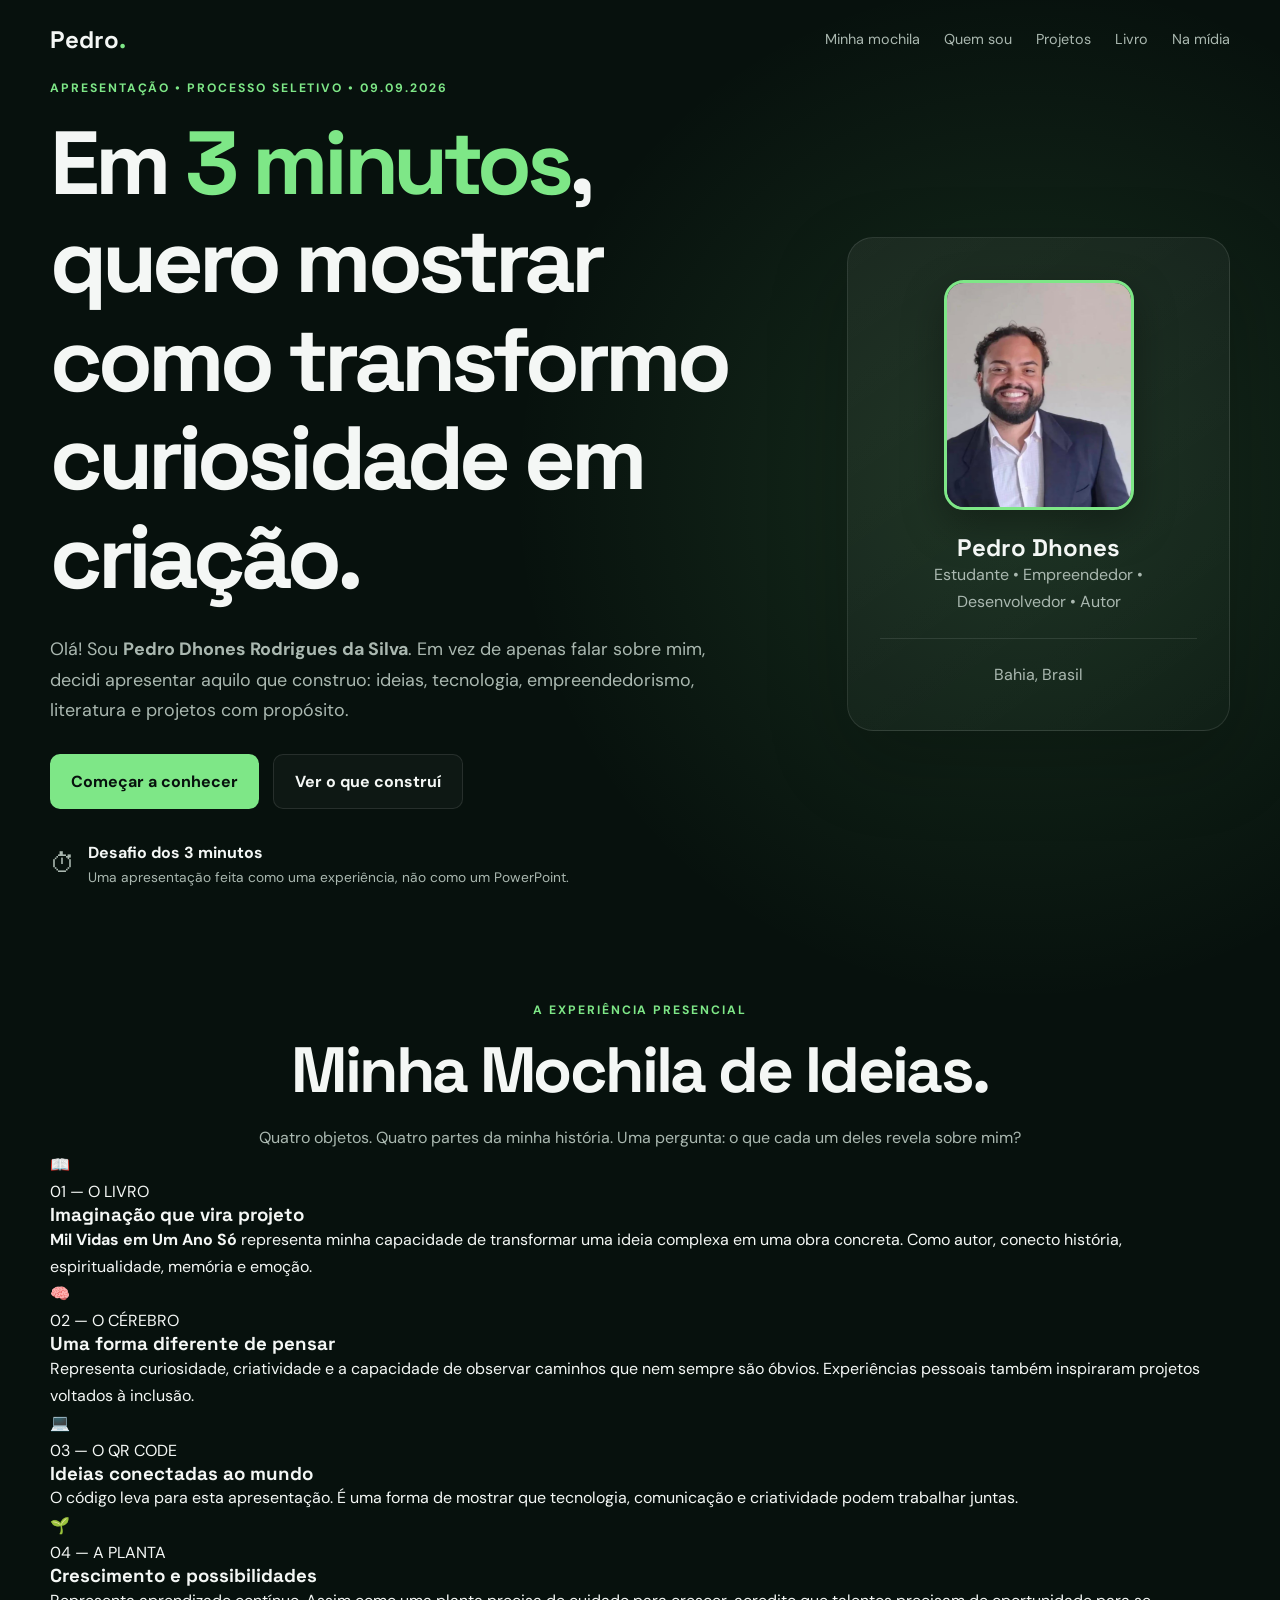
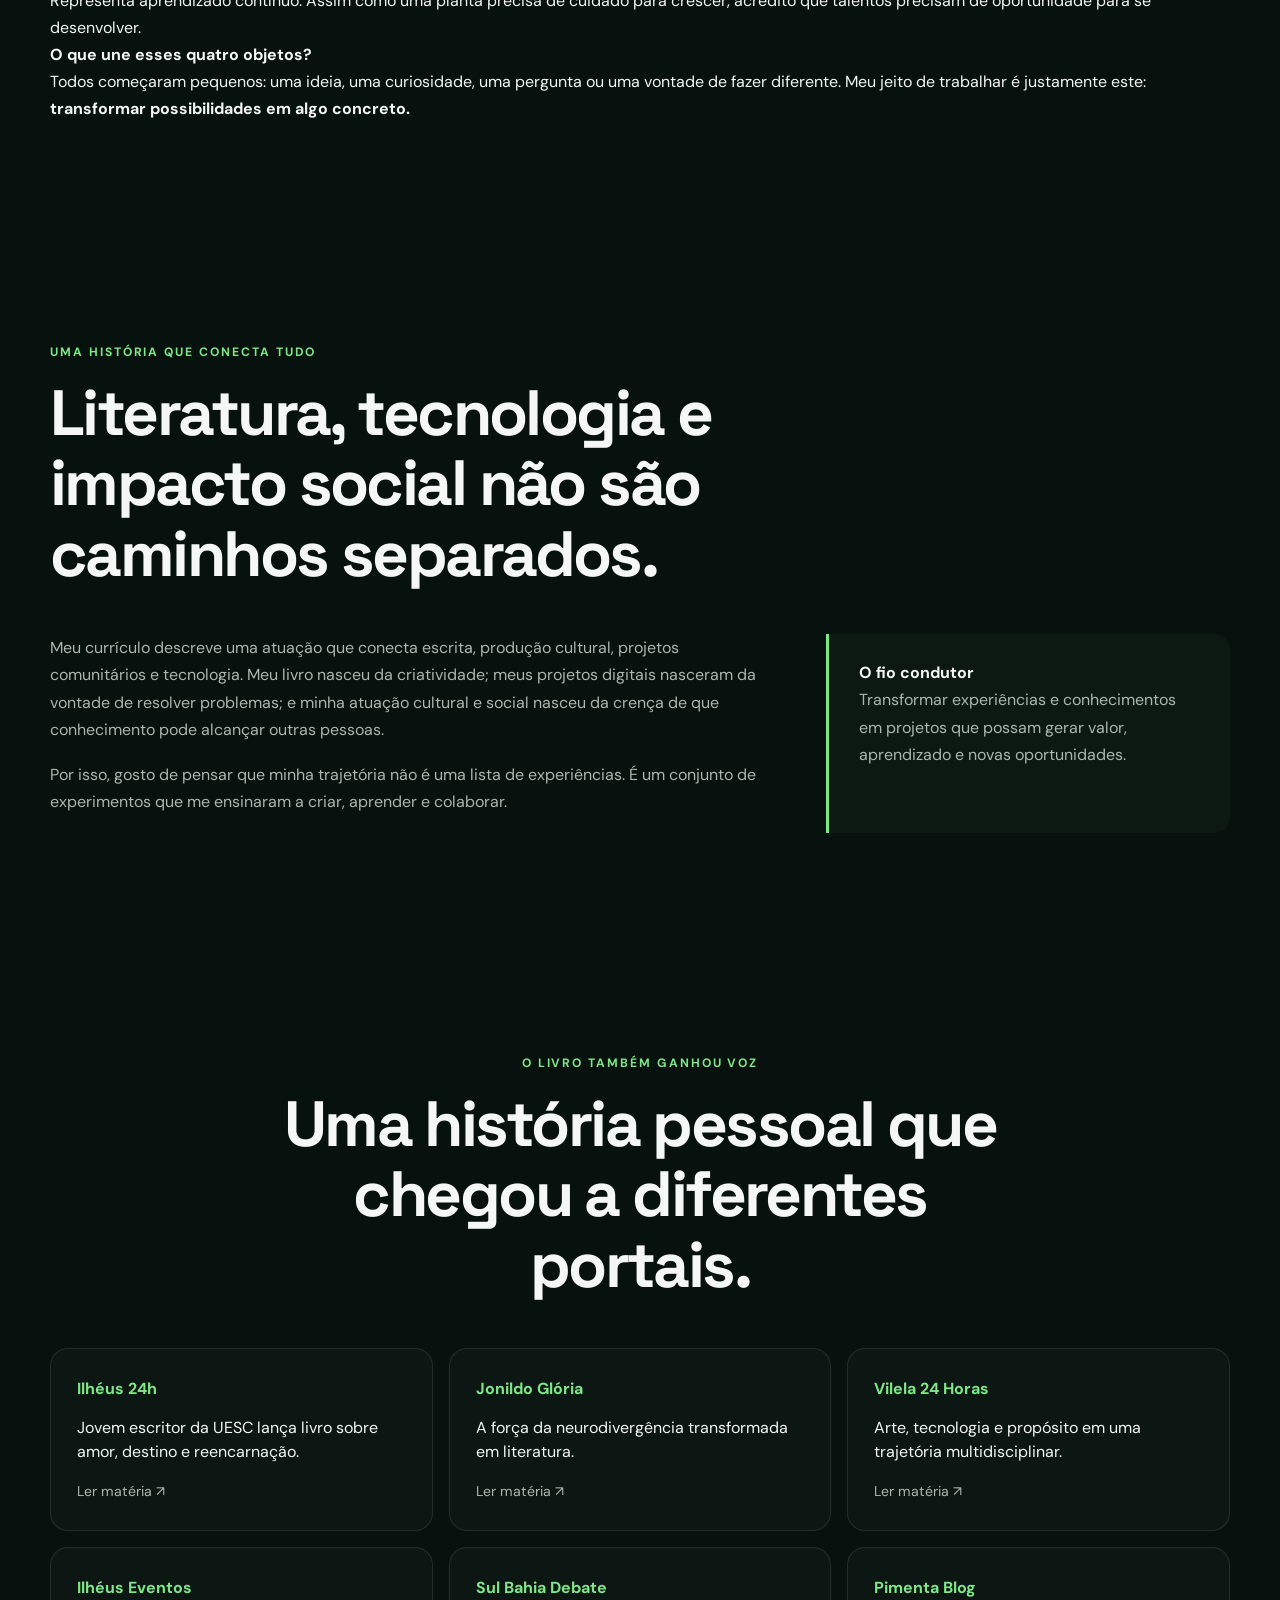
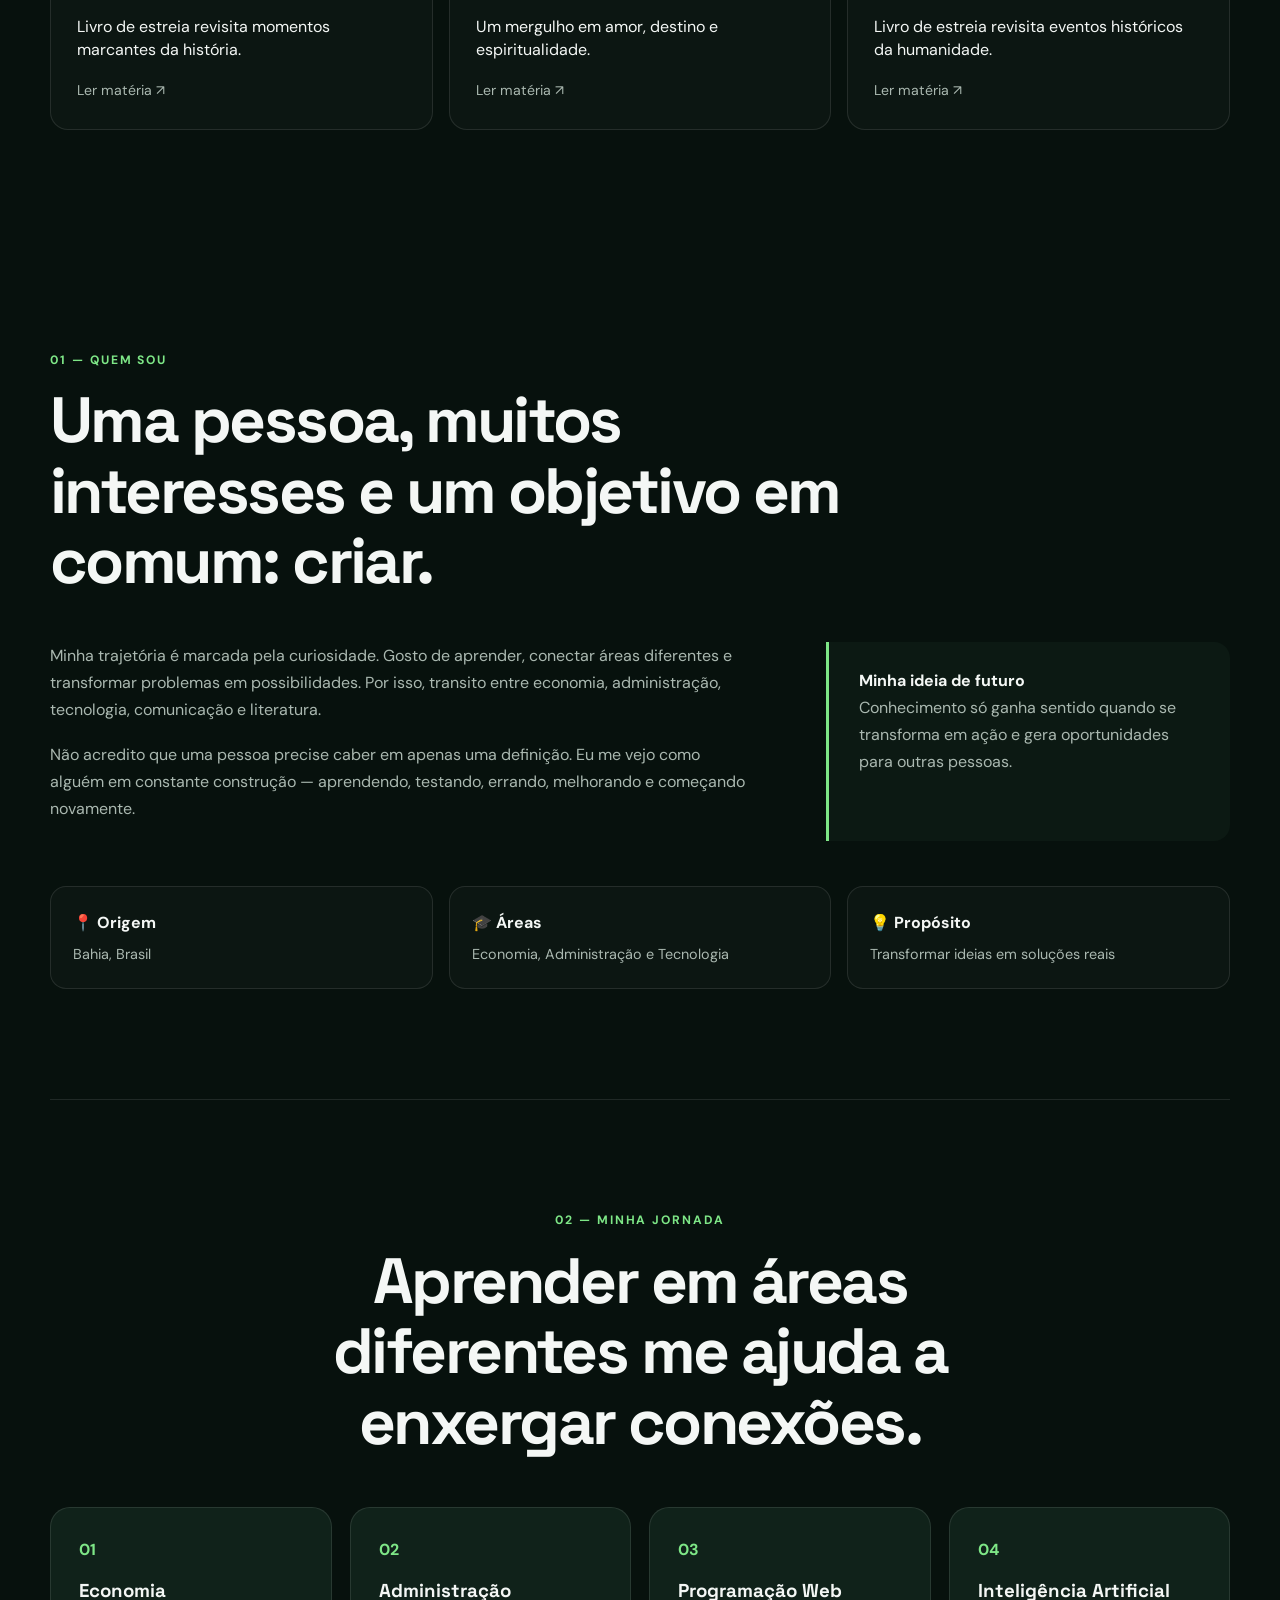
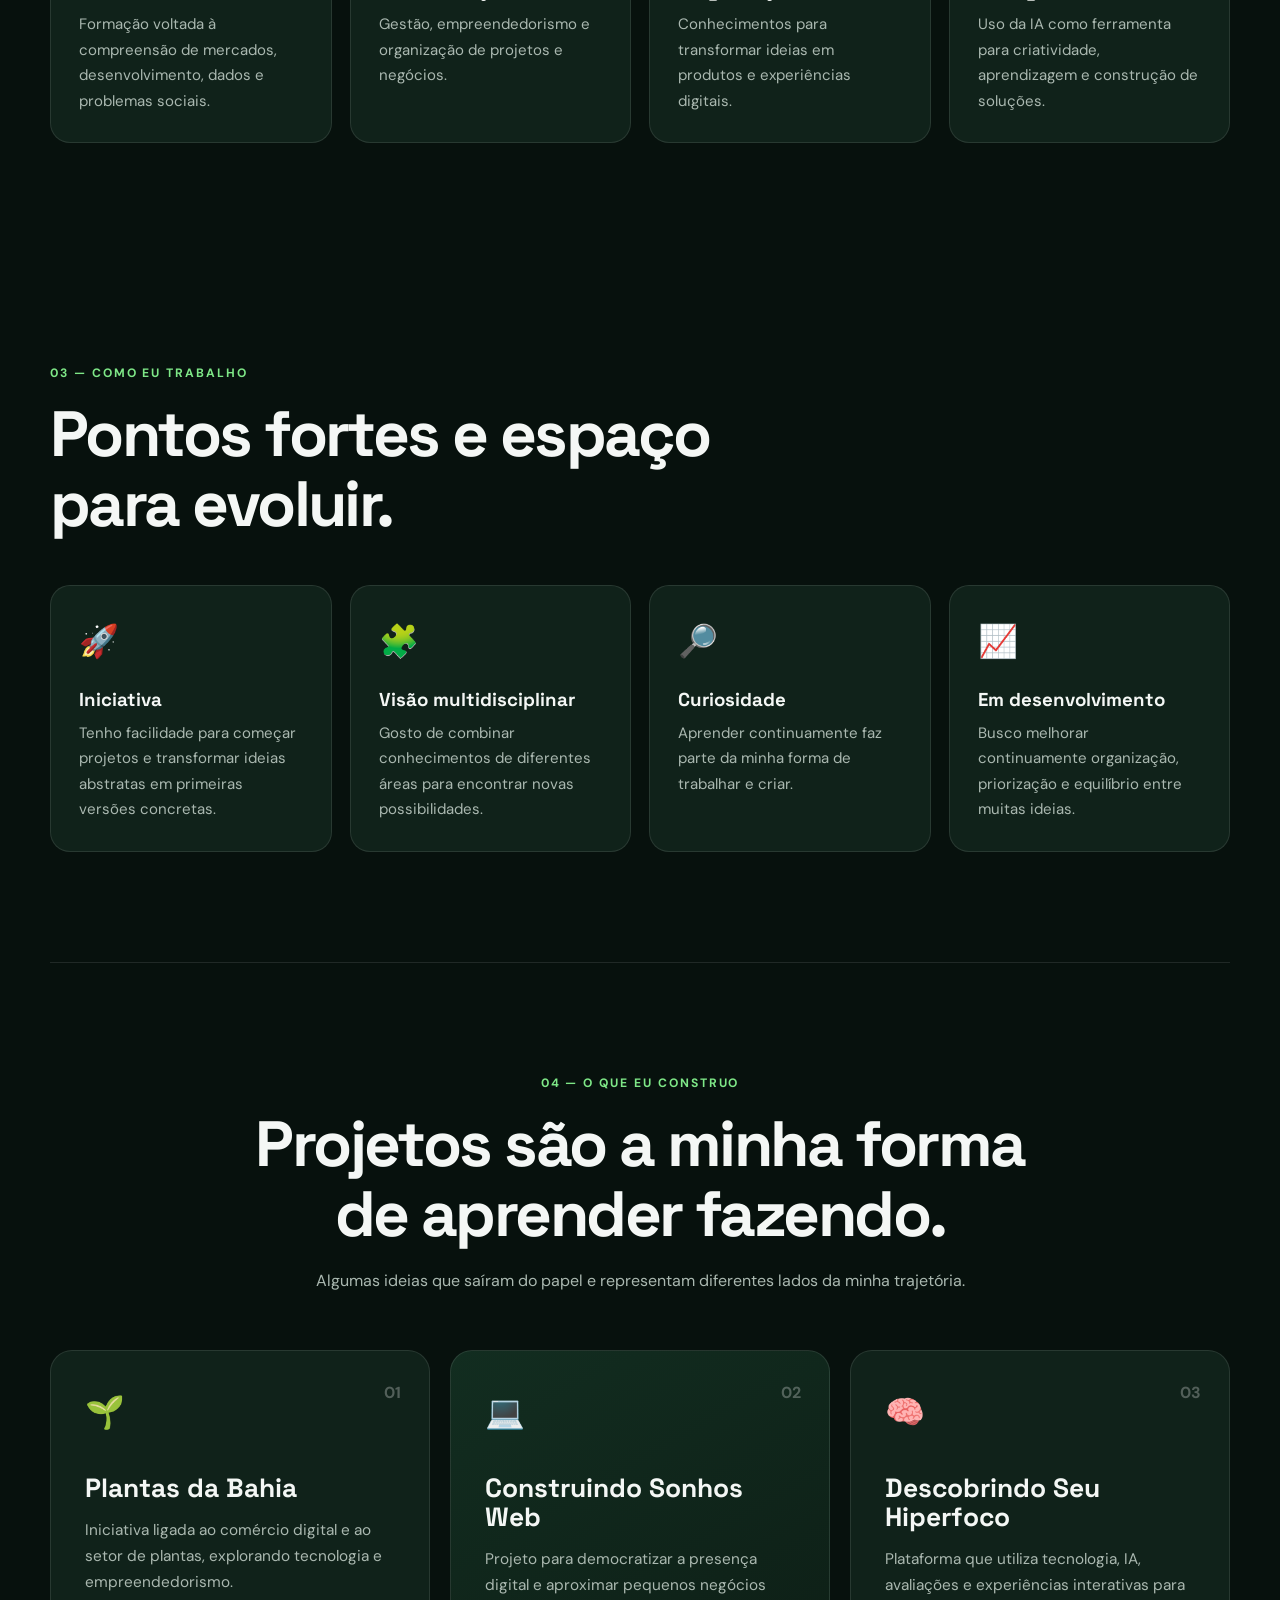
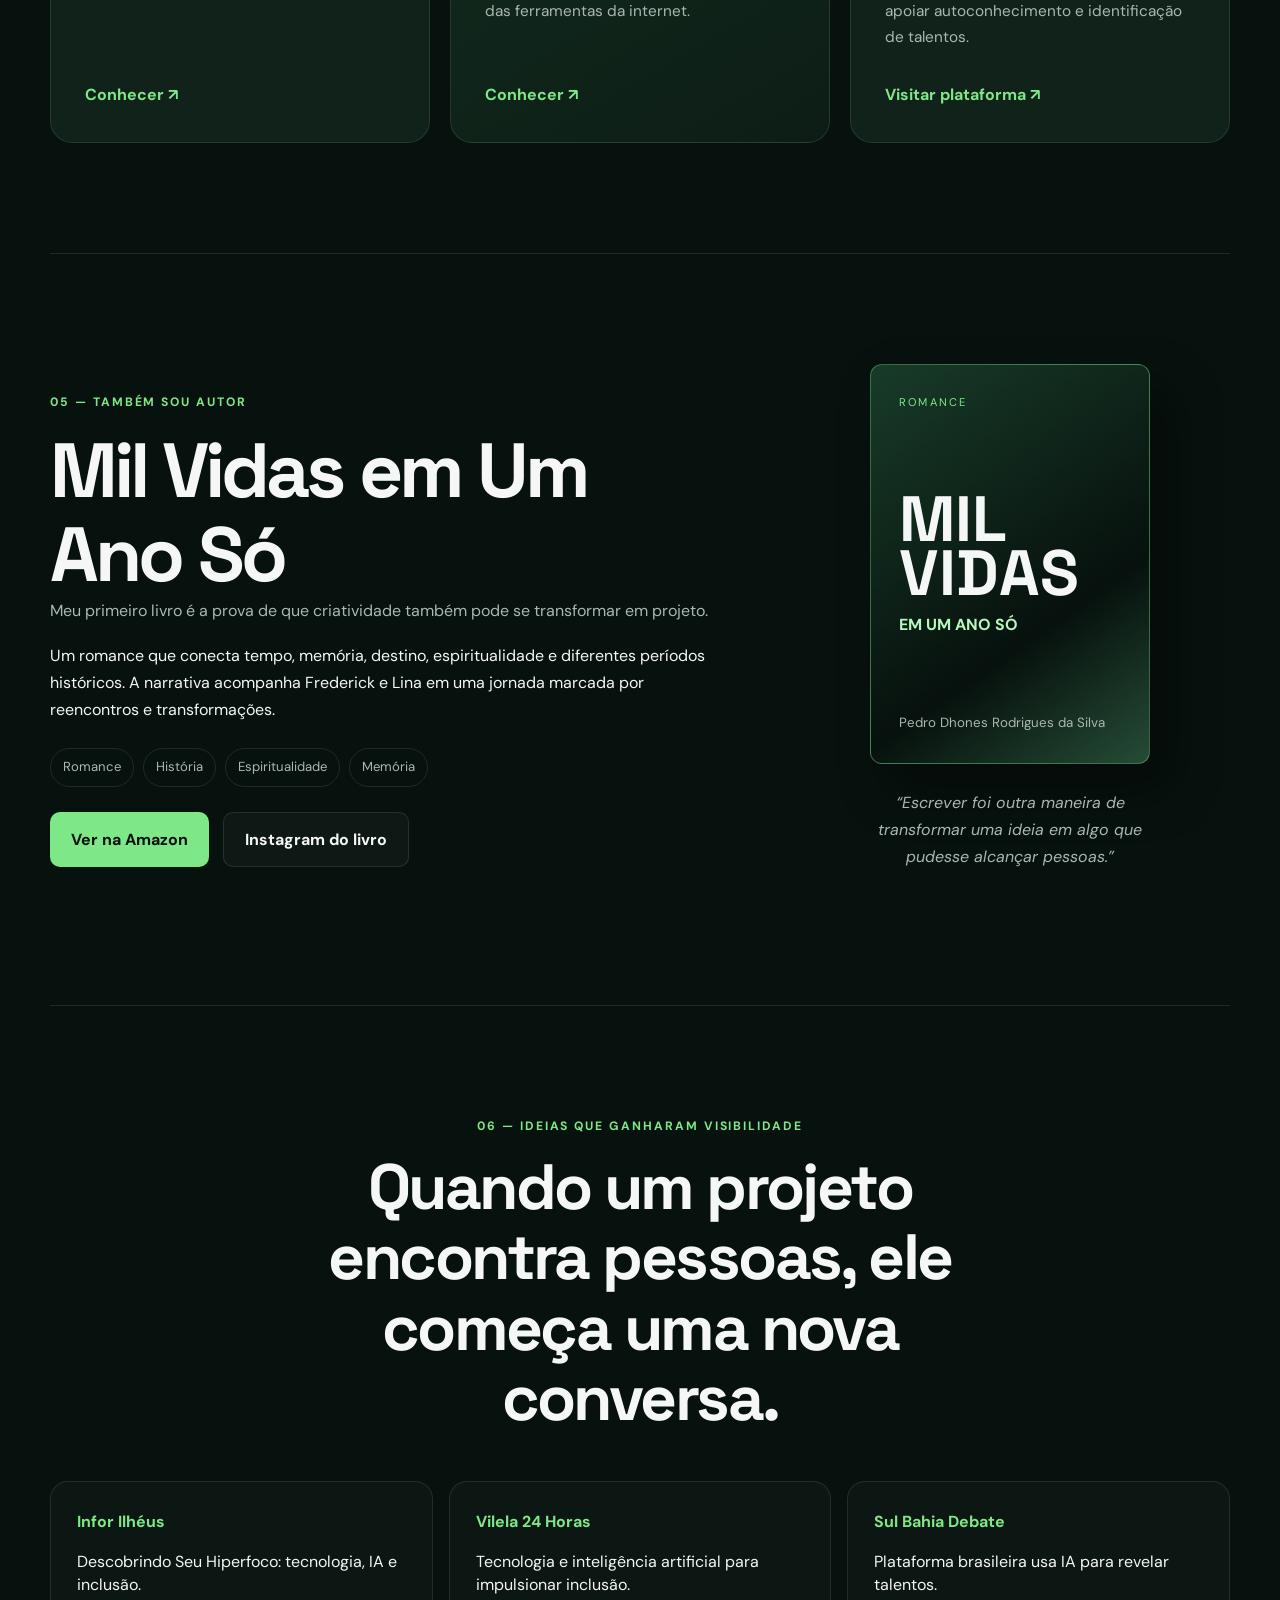
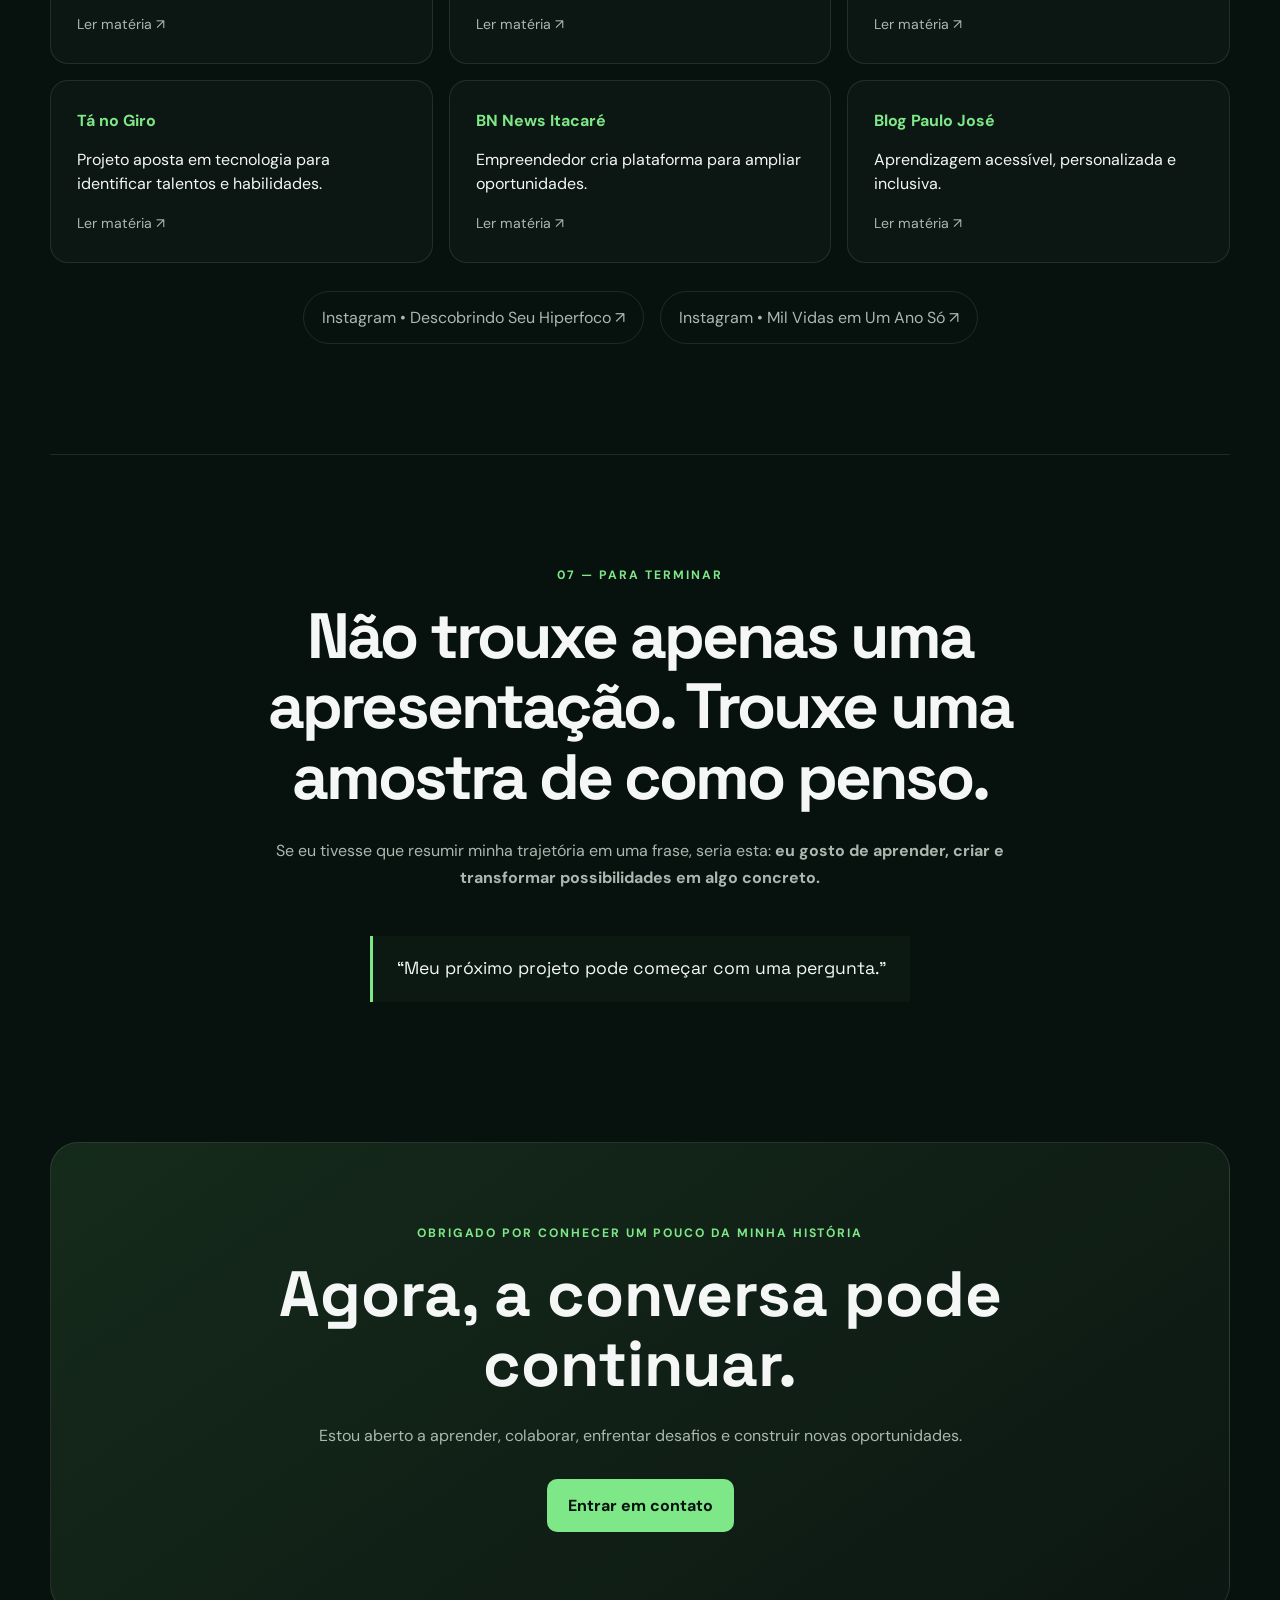
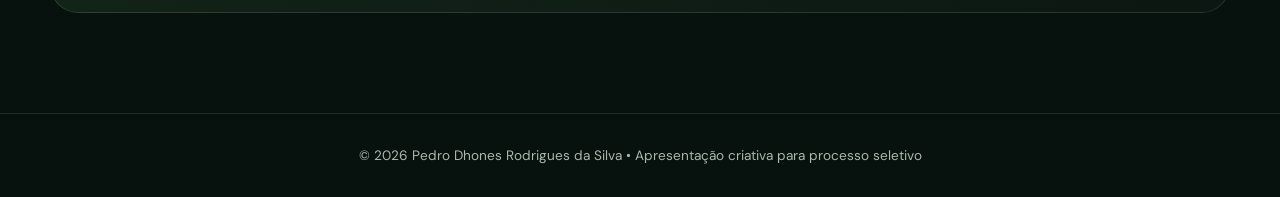
==== index.html @ 2b5937f0 "Adicionar Minha Mochila de Ideias e matérias sobre o livro" ====
<!DOCTYPE html>
<html lang="pt-BR">
<head>
<meta charset="UTF-8">
<meta name="viewport" content="width=device-width, initial-scale=1.0">
<meta name="description" content="Pedro Dhones Rodrigues da Silva — apresentação criativa, trajetória, projetos e livro.">
<title>Pedro Dhones | 3 minutos, muitas ideias</title>
<link rel="stylesheet" href="style.css">
</head>
<body>
<header class="navbar">
  <a class="logo" href="#inicio">Pedro<span>.</span></a>
  <nav>
    <a href="#mochila">Minha mochila</a><a href="#sobre">Quem sou</a><a href="#projetos">Projetos</a><a href="#livro">Livro</a><a href="#destaques">Na mídia</a>
  </nav>
</header>

<main>
<section id="inicio" class="hero">
  <div class="hero-content">
    <p class="eyebrow">APRESENTAÇÃO • PROCESSO SELETIVO • 09.09.2026</p>
    <h1>Em <span>3 minutos</span>, quero mostrar como transformo curiosidade em criação.</h1>
    <p class="hero-text">Olá! Sou <strong>Pedro Dhones Rodrigues da Silva</strong>. Em vez de apenas falar sobre mim, decidi apresentar aquilo que construo: ideias, tecnologia, empreendedorismo, literatura e projetos com propósito.</p>
    <div class="buttons">
      <a class="btn primary" href="#sobre">Começar a conhecer</a>
      <a class="btn secondary" href="#projetos">Ver o que construí</a>
    </div>
    <div class="three-minutes"><span>⏱</span><div><strong>Desafio dos 3 minutos</strong><small>Uma apresentação feita como uma experiência, não como um PowerPoint.</small></div></div>
  </div>
  <aside class="hero-card">
    <div class="profile-photo"><img src="img/pedro.jpg" alt="Pedro Dhones Rodrigues da Silva"></div>
    <h2>Pedro Dhones</h2>
    <p>Estudante • Empreendedor • Desenvolvedor • Autor</p>
    <div class="mini-line"></div>
    <span>Bahia, Brasil</span>
  </aside>
</section>

<section id="mochila" class="section mochila-section">
<div class="section-heading center"><p class="eyebrow">A EXPERIÊNCIA PRESENCIAL</p><h2>Minha Mochila de Ideias.</h2><p>Quatro objetos. Quatro partes da minha história. Uma pergunta: o que cada um deles revela sobre mim?</p></div>
<div class="mochila-grid">
<article class="object-card"><div class="object-icon">📖</div><span>01 — O LIVRO</span><h3>Imaginação que vira projeto</h3><p><strong>Mil Vidas em Um Ano Só</strong> representa minha capacidade de transformar uma ideia complexa em uma obra concreta. Como autor, conecto história, espiritualidade, memória e emoção.</p></article>
<article class="object-card"><div class="object-icon">🧠</div><span>02 — O CÉREBRO</span><h3>Uma forma diferente de pensar</h3><p>Representa curiosidade, criatividade e a capacidade de observar caminhos que nem sempre são óbvios. Experiências pessoais também inspiraram projetos voltados à inclusão.</p></article>
<article class="object-card"><div class="object-icon">💻</div><span>03 — O QR CODE</span><h3>Ideias conectadas ao mundo</h3><p>O código leva para esta apresentação. É uma forma de mostrar que tecnologia, comunicação e criatividade podem trabalhar juntas.</p></article>
<article class="object-card"><div class="object-icon">🌱</div><span>04 — A PLANTA</span><h3>Crescimento e possibilidades</h3><p>Representa aprendizado contínuo. Assim como uma planta precisa de cuidado para crescer, acredito que talentos precisam de oportunidade para se desenvolver.</p></article>
</div>
<div class="mochila-message"><strong>O que une esses quatro objetos?</strong><p>Todos começaram pequenos: uma ideia, uma curiosidade, uma pergunta ou uma vontade de fazer diferente. Meu jeito de trabalhar é justamente este: <b>transformar possibilidades em algo concreto.</b></p></div>
</section>

<section class="section story-section"><div class="section-heading"><p class="eyebrow">UMA HISTÓRIA QUE CONECTA TUDO</p><h2>Literatura, tecnologia e impacto social não são caminhos separados.</h2></div><div class="about-grid"><div><p>Meu currículo descreve uma atuação que conecta escrita, produção cultural, projetos comunitários e tecnologia. Meu livro nasceu da criatividade; meus projetos digitais nasceram da vontade de resolver problemas; e minha atuação cultural e social nasceu da crença de que conhecimento pode alcançar outras pessoas.</p><p>Por isso, gosto de pensar que minha trajetória não é uma lista de experiências. É um conjunto de experimentos que me ensinaram a criar, aprender e colaborar.</p></div><div class="highlight-box"><strong>O fio condutor</strong><p>Transformar experiências e conhecimentos em projetos que possam gerar valor, aprendizado e novas oportunidades.</p></div></div></section>

<section class="section literary-media"><div class="section-heading center"><p class="eyebrow">O LIVRO TAMBÉM GANHOU VOZ</p><h2>Uma história pessoal que chegou a diferentes portais.</h2></div><div class="media-grid">
<a class="media-card" href="https://ilheus24h.com.br/jovem-escritor-da-uesc-lanca-livro-sobre-amor-destino-e-reencarnacao/" target="_blank" rel="noopener"><b>Ilhéus 24h</b><p>Jovem escritor da UESC lança livro sobre amor, destino e reencarnação.</p><span>Ler matéria ↗</span></a>
<a class="media-card" href="https://jonildogloria.blogspot.com/2025/10/pedro-dhones-rodrigues-da-silva-forca.html" target="_blank" rel="noopener"><b>Jonildo Glória</b><p>A força da neurodivergência transformada em literatura.</p><span>Ler matéria ↗</span></a>
<a class="media-card" href="https://www.vilela24horas.com.br/2025/11/14/pedro-dhones-a-mente-inquieta-que-transforma-neurodivergencia-em-arte-tecnologia-e-proposito/" target="_blank" rel="noopener"><b>Vilela 24 Horas</b><p>Arte, tecnologia e propósito em uma trajetória multidisciplinar.</p><span>Ler matéria ↗</span></a>
<a class="media-card" href="https://ilheuseventos.com.br/noticias/materias-especiais/livro-de-estreia-de-jovem-grapiuna-revisita-momentos-marcantes-da-historia-da-humanidade/" target="_blank" rel="noopener"><b>Ilhéus Eventos</b><p>Livro de estreia revisita momentos marcantes da história.</p><span>Ler matéria ↗</span></a>
<a class="media-card" href="https://sulbahiadebate.com.br/paubrasilense-pedro-dhones-lanca-o-livro-mil-vidas-em-um-ano-so-um-mergulho-profundo-em-amor-destino-e-espiritualidade/" target="_blank" rel="noopener"><b>Sul Bahia Debate</b><p>Um mergulho em amor, destino e espiritualidade.</p><span>Ler matéria ↗</span></a>
<a class="media-card" href="https://pimenta.blog.br/2025/12/08/livro-de-estreia-de-jovem-grapiuna-revisita-eventos-historicos-da-humanidade/" target="_blank" rel="noopener"><b>Pimenta Blog</b><p>Livro de estreia revisita eventos históricos da humanidade.</p><span>Ler matéria ↗</span></a>
</div></section>
<section id="sobre" class="section">
 <div class="section-heading"><p class="eyebrow">01 — QUEM SOU</p><h2>Uma pessoa, muitos interesses e um objetivo em comum: criar.</h2></div>
 <div class="about-grid">
   <div>
    <p>Minha trajetória é marcada pela curiosidade. Gosto de aprender, conectar áreas diferentes e transformar problemas em possibilidades. Por isso, transito entre economia, administração, tecnologia, comunicação e literatura.</p>
    <p>Não acredito que uma pessoa precise caber em apenas uma definição. Eu me vejo como alguém em constante construção — aprendendo, testando, errando, melhorando e começando novamente.</p>
   </div>
   <div class="highlight-box"><strong>Minha ideia de futuro</strong><p>Conhecimento só ganha sentido quando se transforma em ação e gera oportunidades para outras pessoas.</p></div>
 </div>
 <div class="identity-grid">
   <div><b>📍 Origem</b><span>Bahia, Brasil</span></div>
   <div><b>🎓 Áreas</b><span>Economia, Administração e Tecnologia</span></div>
   <div><b>💡 Propósito</b><span>Transformar ideias em soluções reais</span></div>
 </div>
</section>

<section id="jornada" class="section timeline-section">
 <div class="section-heading center"><p class="eyebrow">02 — MINHA JORNADA</p><h2>Aprender em áreas diferentes me ajuda a enxergar conexões.</h2></div>
 <div class="timeline">
  <article><span>01</span><h3>Economia</h3><p>Formação voltada à compreensão de mercados, desenvolvimento, dados e problemas sociais.</p></article>
  <article><span>02</span><h3>Administração</h3><p>Gestão, empreendedorismo e organização de projetos e negócios.</p></article>
  <article><span>03</span><h3>Programação Web</h3><p>Conhecimentos para transformar ideias em produtos e experiências digitais.</p></article>
  <article><span>04</span><h3>Inteligência Artificial</h3><p>Uso da IA como ferramenta para criatividade, aprendizagem e construção de soluções.</p></article>
 </div>
</section>

<section class="section strengths">
 <div class="section-heading"><p class="eyebrow">03 — COMO EU TRABALHO</p><h2>Pontos fortes e espaço para evoluir.</h2></div>
 <div class="strength-grid">
  <article><div>🚀</div><h3>Iniciativa</h3><p>Tenho facilidade para começar projetos e transformar ideias abstratas em primeiras versões concretas.</p></article>
  <article><div>🧩</div><h3>Visão multidisciplinar</h3><p>Gosto de combinar conhecimentos de diferentes áreas para encontrar novas possibilidades.</p></article>
  <article><div>🔎</div><h3>Curiosidade</h3><p>Aprender continuamente faz parte da minha forma de trabalhar e criar.</p></article>
  <article><div>📈</div><h3>Em desenvolvimento</h3><p>Busco melhorar continuamente organização, priorização e equilíbrio entre muitas ideias.</p></article>
 </div>
</section>

<section id="projetos" class="section projects-section">
 <div class="section-heading center"><p class="eyebrow">04 — O QUE EU CONSTRUO</p><h2>Projetos são a minha forma de aprender fazendo.</h2><p>Algumas ideias que saíram do papel e representam diferentes lados da minha trajetória.</p></div>
 <div class="projects">
  <article class="project-card"><div class="project-number">01</div><div class="project-icon">🌱</div><h3>Plantas da Bahia</h3><p>Iniciativa ligada ao comércio digital e ao setor de plantas, explorando tecnologia e empreendedorismo.</p><a href="https://plantasdabahia.com.br" target="_blank" rel="noopener">Conhecer <span>↗</span></a></article>
  <article class="project-card featured"><div class="project-number">02</div><div class="project-icon">💻</div><h3>Construindo Sonhos Web</h3><p>Projeto para democratizar a presença digital e aproximar pequenos negócios das ferramentas da internet.</p><a href="https://construindosonhosweb.com.br" target="_blank" rel="noopener">Conhecer <span>↗</span></a></article>
  <article class="project-card"><div class="project-number">03</div><div class="project-icon">🧠</div><h3>Descobrindo Seu Hiperfoco</h3><p>Plataforma que utiliza tecnologia, IA, avaliações e experiências interativas para apoiar autoconhecimento e identificação de talentos.</p><a href="https://descobrindoseuhiperfoco.com.br" target="_blank" rel="noopener">Visitar plataforma <span>↗</span></a></article>
 </div>
</section>

<section id="livro" class="section book-section">
 <div class="book-copy">
  <p class="eyebrow">05 — TAMBÉM SOU AUTOR</p>
  <h2>Mil Vidas em Um Ano Só</h2>
  <p class="lead">Meu primeiro livro é a prova de que criatividade também pode se transformar em projeto.</p>
  <p>Um romance que conecta tempo, memória, destino, espiritualidade e diferentes períodos históricos. A narrativa acompanha Frederick e Lina em uma jornada marcada por reencontros e transformações.</p>
  <div class="book-tags"><span>Romance</span><span>História</span><span>Espiritualidade</span><span>Memória</span></div>
  <div class="buttons"><a class="btn primary" href="https://www.amazon.com.br/dp/B0FYCX7732" target="_blank" rel="noopener">Ver na Amazon</a><a class="btn secondary" href="https://www.instagram.com/milvidasemanoso/" target="_blank" rel="noopener">Instagram do livro</a></div>
 </div>
 <div class="book-visual"><div class="book-cover"><span>ROMANCE</span><strong>MIL<br>VIDAS</strong><em>EM UM ANO SÓ</em><small>Pedro Dhones Rodrigues da Silva</small></div><p>“Escrever foi outra maneira de transformar uma ideia em algo que pudesse alcançar pessoas.”</p></div>
</section>

<section id="destaques" class="section media-section">
 <div class="section-heading center"><p class="eyebrow">06 — IDEIAS QUE GANHARAM VISIBILIDADE</p><h2>Quando um projeto encontra pessoas, ele começa uma nova conversa.</h2></div>
 <div class="media-grid">
  <a class="media-card" href="https://www.inforilheus.com/2026/08/descobrindo-seu-hiperfoco-tecnologia.html" target="_blank" rel="noopener"><b>Infor Ilhéus</b><p>Descobrindo Seu Hiperfoco: tecnologia, IA e inclusão.</p><span>Ler matéria ↗</span></a>
  <a class="media-card" href="https://www.vilela24horas.com.br/2026/07/28/descobrindo-seu-hiperfoco-tecnologia-e-inteligencia-artificial-para-impulsionar-a-inclusao-de-pessoas-neurodivergentes/" target="_blank" rel="noopener"><b>Vilela 24 Horas</b><p>Tecnologia e inteligência artificial para impulsionar inclusão.</p><span>Ler matéria ↗</span></a>
  <a class="media-card" href="https://sulbahiadebate.com.br/descobrindo-seu-hiperfoco-plataforma-brasileira-usa-ia-para-revelar-talentos-de-pessoas-neurodivergentes/" target="_blank" rel="noopener"><b>Sul Bahia Debate</b><p>Plataforma brasileira usa IA para revelar talentos.</p><span>Ler matéria ↗</span></a>
  <a class="media-card" href="https://giroemipiau1.com.br/2026/08/25/descobrindo-seu-hiperfoco-aposta-em-tecnologia-para-identificar-talentos-e-habilidades/" target="_blank" rel="noopener"><b>Tá no Giro</b><p>Projeto aposta em tecnologia para identificar talentos e habilidades.</p><span>Ler matéria ↗</span></a>
  <a class="media-card" href="https://www.bnnewsitacare.com.br/noticia/empreendedor-brasileiro-cria-plataforma-que-identifica-hiperfocos-e-amplia-oportunidades-para-pessoas-neurodivergentes" target="_blank" rel="noopener"><b>BN News Itacaré</b><p>Empreendedor cria plataforma para ampliar oportunidades.</p><span>Ler matéria ↗</span></a>
  <a class="media-card" href="https://www.blogpaulojose.com.br/2026/08/descobrindo-seu-hiperfoco-tecnologia-ia.html" target="_blank" rel="noopener"><b>Blog Paulo José</b><p>Aprendizagem acessível, personalizada e inclusiva.</p><span>Ler matéria ↗</span></a>
 </div>
 <div class="social-row"><a href="https://www.instagram.com/descobrindoseuhiperfoco?stkn=bGluNm5iZXduM2E3" target="_blank" rel="noopener">Instagram • Descobrindo Seu Hiperfoco ↗</a><a href="https://www.instagram.com/milvidasemanoso/" target="_blank" rel="noopener">Instagram • Mil Vidas em Um Ano Só ↗</a></div>
</section>

<section class="final section">
 <p class="eyebrow">07 — PARA TERMINAR</p>
 <h2>Não trouxe apenas uma apresentação. Trouxe uma amostra de como penso.</h2>
 <p>Se eu tivesse que resumir minha trajetória em uma frase, seria esta: <strong>eu gosto de aprender, criar e transformar possibilidades em algo concreto.</strong></p>
 <div class="quote">“Meu próximo projeto pode começar com uma pergunta.”</div>
</section>

<section id="contato" class="contact">
 <p class="eyebrow">OBRIGADO POR CONHECER UM POUCO DA MINHA HISTÓRIA</p>
 <h2>Agora, a conversa pode continuar.</h2>
 <p>Estou aberto a aprender, colaborar, enfrentar desafios e construir novas oportunidades.</p>
 <a class="btn primary" href="mailto:pedrodhones15@gmail.com">Entrar em contato</a>
</section>
</main>
<footer><p>© 2026 Pedro Dhones Rodrigues da Silva • Apresentação criativa para processo seletivo</p></footer>
</body></html>
---- style.css ----
@import url('https://fonts.googleapis.com/css2?family=DM+Sans:wght@400;500;600;700&family=Space+Grotesk:wght@500;600;700&display=swap');
:root{--bg:#07110d;--bg2:#0c1913;--card:#10221a;--text:#f4f7f5;--muted:#aab8b0;--accent:#7ee787;--accent2:#b7f7bd;--border:rgba(255,255,255,.10);--max:1180px}
*{box-sizing:border-box;margin:0;padding:0}html{scroll-behavior:smooth}body{font-family:"DM Sans",sans-serif;background:radial-gradient(circle at 80% 5%,rgba(126,231,135,.14),transparent 32rem),var(--bg);color:var(--text);line-height:1.7}a{color:inherit;text-decoration:none}
.navbar{width:min(var(--max),calc(100% - 40px));margin:auto;height:78px;display:flex;align-items:center;justify-content:space-between}.logo{font:700 1.5rem "Space Grotesk",sans-serif}.logo span,.eyebrow{color:var(--accent)}nav{display:flex;gap:24px}nav a{color:var(--muted);font-size:.9rem}nav a:hover{color:var(--accent)}
.hero{min-height:680px;width:min(var(--max),calc(100% - 40px));margin:auto;display:grid;grid-template-columns:1.5fr .8fr;align-items:center;gap:80px}.eyebrow{font-size:.76rem;font-weight:700;letter-spacing:.16em;margin-bottom:15px}h1,h2,h3{font-family:"Space Grotesk",sans-serif;line-height:1.1}h1{max-width:850px;font-size:clamp(3rem,7vw,6.3rem);letter-spacing:-.055em}h1 span{color:var(--accent)}.hero-text{max-width:690px;margin:28px 0;color:var(--muted);font-size:1.12rem}.buttons{display:flex;gap:14px;flex-wrap:wrap}.btn{display:inline-flex;align-items:center;justify-content:center;padding:13px 21px;border-radius:10px;font-weight:700;transition:.2s}.btn:hover{transform:translateY(-2px);opacity:.9}.primary{background:var(--accent);color:#07110d}.secondary{border:1px solid var(--border);background:rgba(255,255,255,.03)}
.three-minutes{margin-top:30px;display:flex;gap:12px;align-items:center;color:var(--muted)}.three-minutes span{font-size:1.6rem}.three-minutes strong,.three-minutes small{display:block}.three-minutes strong{color:var(--text)}.three-minutes small{font-size:.86rem}
.hero-card{padding:42px 32px;border:1px solid var(--border);border-radius:26px;background:linear-gradient(145deg,rgba(255,255,255,.06),rgba(255,255,255,.015));text-align:center;box-shadow:0 30px 80px rgba(0,0,0,.22)}.profile-photo{width:190px;height:230px;margin:0 auto 25px;overflow:hidden;border-radius:20px;border:3px solid var(--accent);box-shadow:0 15px 40px rgba(0,0,0,.35)}.profile-photo img{width:100%;height:100%;object-fit:cover;object-position:center top;display:block}.hero-card h2{font-size:1.5rem}.hero-card p,.hero-card span{color:var(--muted)}.mini-line{height:1px;background:var(--border);margin:22px 0}
.section{width:min(var(--max),calc(100% - 40px));margin:auto;padding:110px 0}.section-heading h2{max-width:800px;font-size:clamp(2.2rem,5vw,4rem);letter-spacing:-.04em}.about-grid{display:grid;grid-template-columns:1.4fr .8fr;gap:70px;margin-top:45px}.about-grid p,.lead{color:var(--muted);margin-bottom:18px}.highlight-box{border-left:3px solid var(--accent);padding:25px 30px;background:var(--bg2);border-radius:0 16px 16px 0}.identity-grid{display:grid;grid-template-columns:repeat(3,1fr);gap:16px;margin-top:45px}.identity-grid div{padding:22px;border:1px solid var(--border);border-radius:16px;background:rgba(255,255,255,.025)}.identity-grid b,.identity-grid span{display:block}.identity-grid span{color:var(--muted);font-size:.9rem;margin-top:6px}
.center{text-align:center;margin:auto}.center h2{margin:auto}.center>p:last-child{color:var(--muted);margin-top:18px}.timeline-section,.projects-section,.skills-section,.media-section{border-top:1px solid var(--border)}.timeline{display:grid;grid-template-columns:repeat(4,1fr);gap:18px;margin-top:50px}.timeline article,.strength-grid article{padding:28px;border:1px solid var(--border);border-radius:20px;background:var(--card)}.timeline span{color:var(--accent);font-weight:700}.timeline h3{margin:18px 0 10px}.timeline p,.strength-grid p{color:var(--muted);font-size:.94rem}.strength-grid{display:grid;grid-template-columns:repeat(4,1fr);gap:18px;margin-top:45px}.strength-grid article>div{font-size:2rem;margin-bottom:22px}.strength-grid h3{margin-bottom:10px}
.projects{display:grid;grid-template-columns:repeat(3,1fr);gap:20px;margin-top:55px}.project-card{position:relative;min-height:390px;padding:34px;border:1px solid var(--border);border-radius:22px;background:var(--card);display:flex;flex-direction:column;transition:.25s}.project-card:hover{transform:translateY(-7px);border-color:rgba(126,231,135,.45)}.project-card.featured{background:linear-gradient(150deg,#122d20,#0d1d15)}.project-number{position:absolute;right:28px;top:28px;color:rgba(255,255,255,.28);font-weight:700}.project-icon{font-size:2rem;margin-bottom:35px}.project-card h3{font-size:1.65rem;margin-bottom:14px}.project-card p{color:var(--muted);font-size:.96rem}.project-card a{margin-top:auto;color:var(--accent);font-weight:700;padding-top:30px}
.book-section{display:grid;grid-template-columns:1.2fr .8fr;gap:80px;align-items:center;border-top:1px solid var(--border)}.book-copy h2{font-size:clamp(3rem,6vw,5rem);letter-spacing:-.05em}.book-tags{display:flex;gap:9px;flex-wrap:wrap;margin:25px 0}.book-tags span{padding:7px 12px;border-radius:99px;border:1px solid var(--border);color:var(--muted);font-size:.82rem}.book-visual{text-align:center}.book-cover{width:280px;height:400px;margin:auto;border-radius:12px;padding:28px;background:linear-gradient(145deg,#183b29,#07110d 65%,#254c36);border:1px solid rgba(126,231,135,.4);box-shadow:20px 25px 50px rgba(0,0,0,.35);display:flex;flex-direction:column;align-items:flex-start;text-align:left}.book-cover span{color:var(--accent);font-size:.7rem;letter-spacing:.2em}.book-cover strong{font:700 4rem/0.85 "Space Grotesk";margin-top:80px}.book-cover em{color:var(--accent2);font-style:normal;font-weight:700;margin-top:10px}.book-cover small{margin-top:auto;color:var(--muted)}.book-visual p{max-width:320px;margin:25px auto;color:var(--muted);font-style:italic}
.media-grid{display:grid;grid-template-columns:repeat(3,1fr);gap:16px;margin-top:48px}.media-card{padding:26px;border:1px solid var(--border);border-radius:18px;background:rgba(255,255,255,.025);transition:.2s}.media-card:hover{transform:translateY(-4px);border-color:rgba(126,231,135,.4)}.media-card b{color:var(--accent)}.media-card p{margin:14px 0;color:var(--text);line-height:1.45}.media-card span{color:var(--muted);font-size:.88rem}.social-row{display:flex;gap:16px;flex-wrap:wrap;justify-content:center;margin-top:28px}.social-row a{border:1px solid var(--border);padding:12px 18px;border-radius:99px;color:var(--muted)}.social-row a:hover{color:var(--accent)}
.final{text-align:center;border-top:1px solid var(--border)}.final h2{max-width:900px;margin:auto;font-size:clamp(2.3rem,5vw,4.5rem);letter-spacing:-.045em}.final>p:not(.eyebrow){max-width:760px;margin:25px auto;color:var(--muted)}.quote{display:inline-block;margin-top:20px;padding:18px 24px;border-left:3px solid var(--accent);background:var(--bg2);font-family:"Space Grotesk";font-size:1.1rem}
.contact{width:min(var(--max),calc(100% - 40px));margin:30px auto 100px;padding:80px 30px;text-align:center;border-radius:28px;background:linear-gradient(145deg,rgba(126,231,135,.12),rgba(255,255,255,.025));border:1px solid var(--border)}.contact h2{max-width:800px;margin:auto;font-size:clamp(2.2rem,5vw,4rem)}.contact>p:not(.eyebrow){max-width:650px;margin:22px auto 30px;color:var(--muted)}footer{border-top:1px solid var(--border);padding:30px 20px;text-align:center;color:var(--muted);font-size:.85rem}
@media(max-width:900px){.hero,.book-section{grid-template-columns:1fr;gap:45px;padding:70px 0}.hero-card{max-width:450px}.projects,.media-grid{grid-template-columns:1fr}.timeline,.strength-grid{grid-template-columns:repeat(2,1fr)}.about-grid{grid-template-columns:1fr;gap:25px}.identity-grid{grid-template-columns:1fr}}@media(max-width:650px){.navbar{height:auto;padding:20px 0}.navbar nav{display:none}.section{padding:75px 0}.hero{min-height:auto}h1{font-size:clamp(2.8rem,15vw,4.5rem)}.buttons .btn{width:100%}.project-card{min-height:350px}.timeline,.strength-grid{grid-template-columns:1fr}.book-cover{width:240px;height:350px}.book-cover strong{font-size:3.4rem;margin-top:65px}}
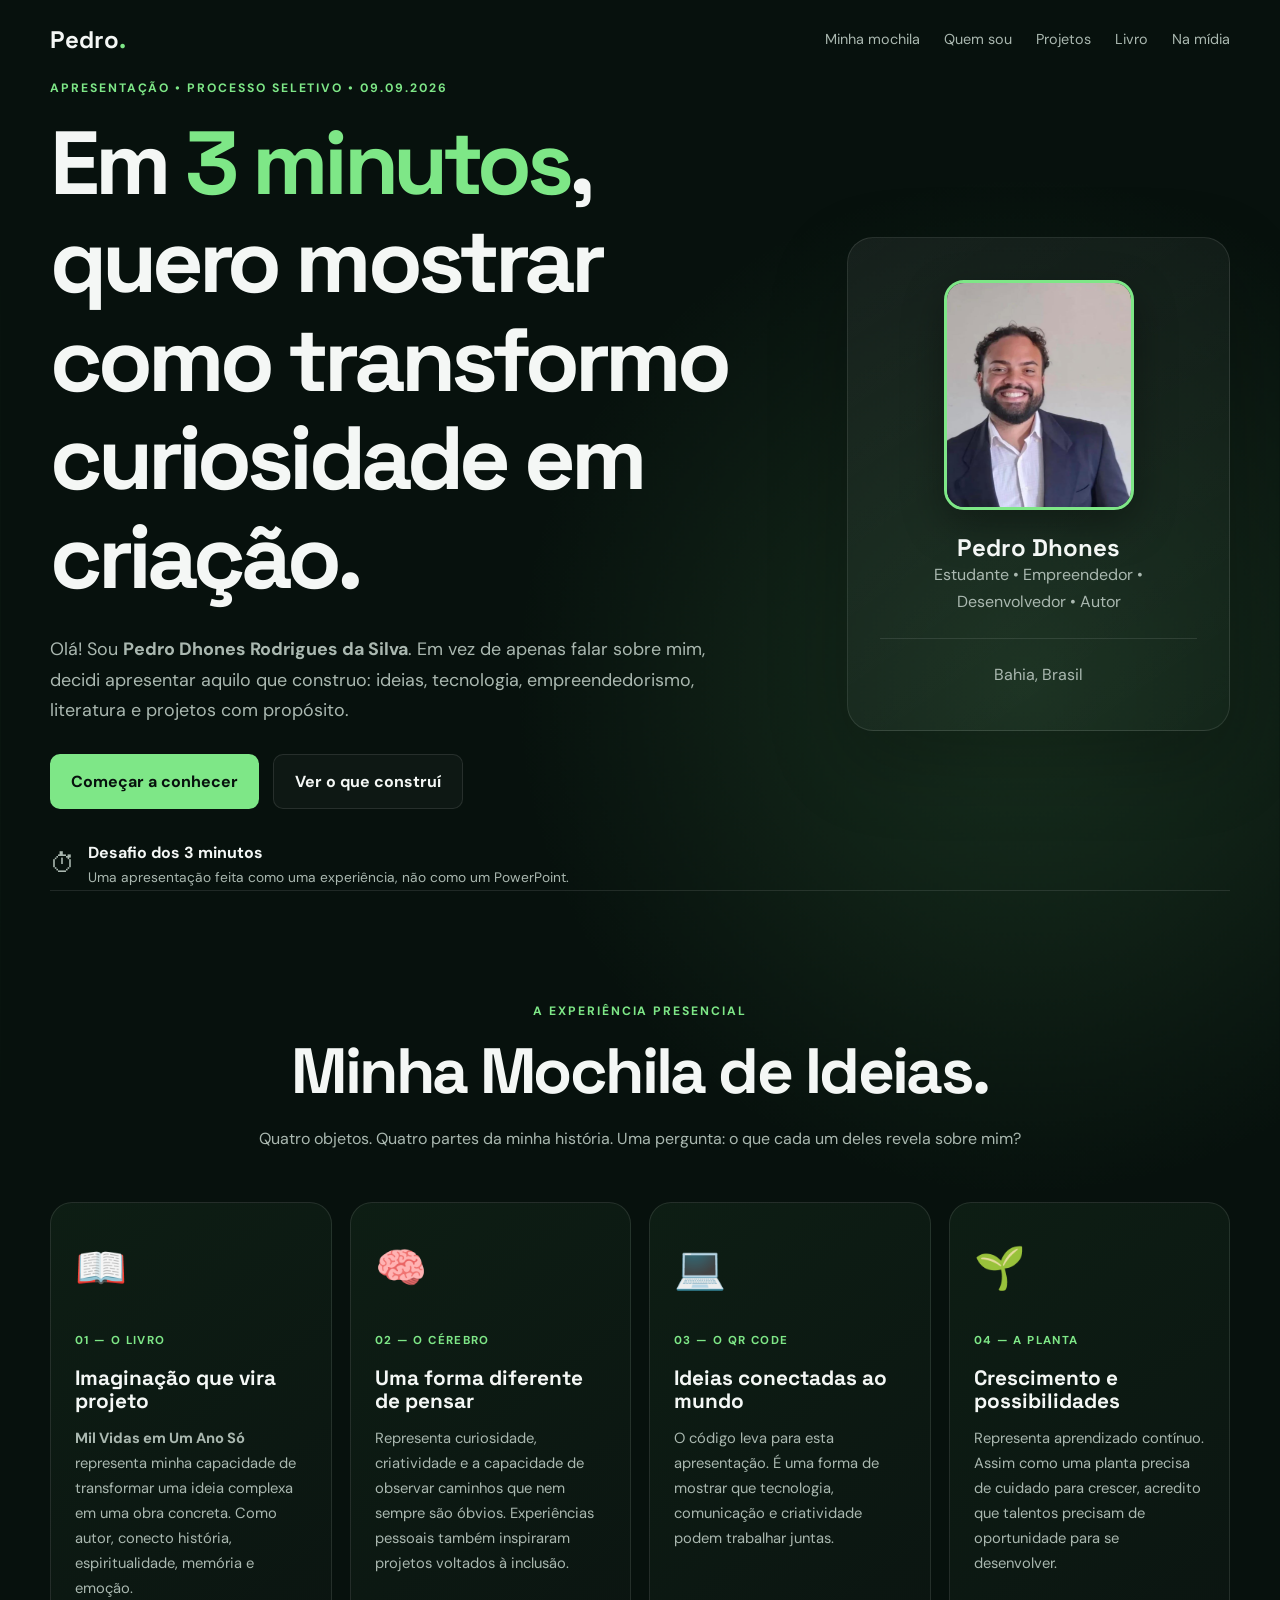
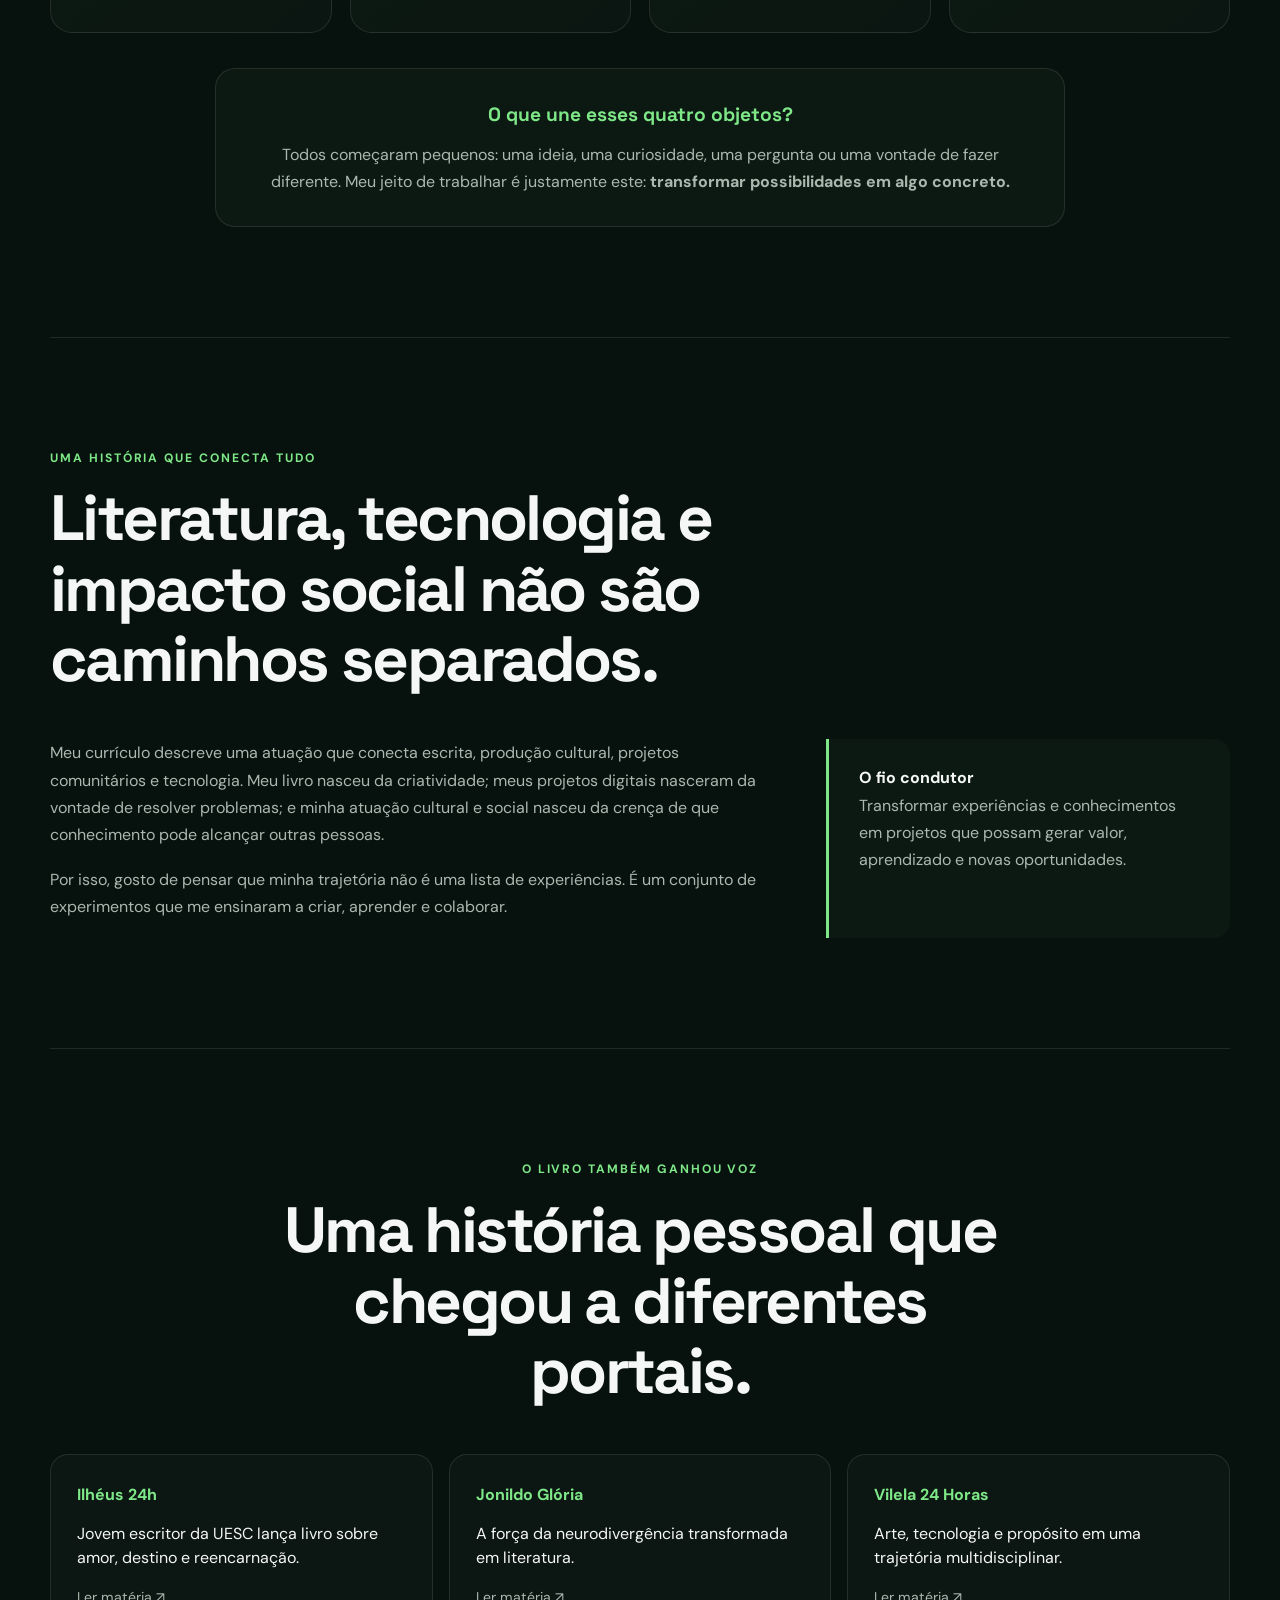
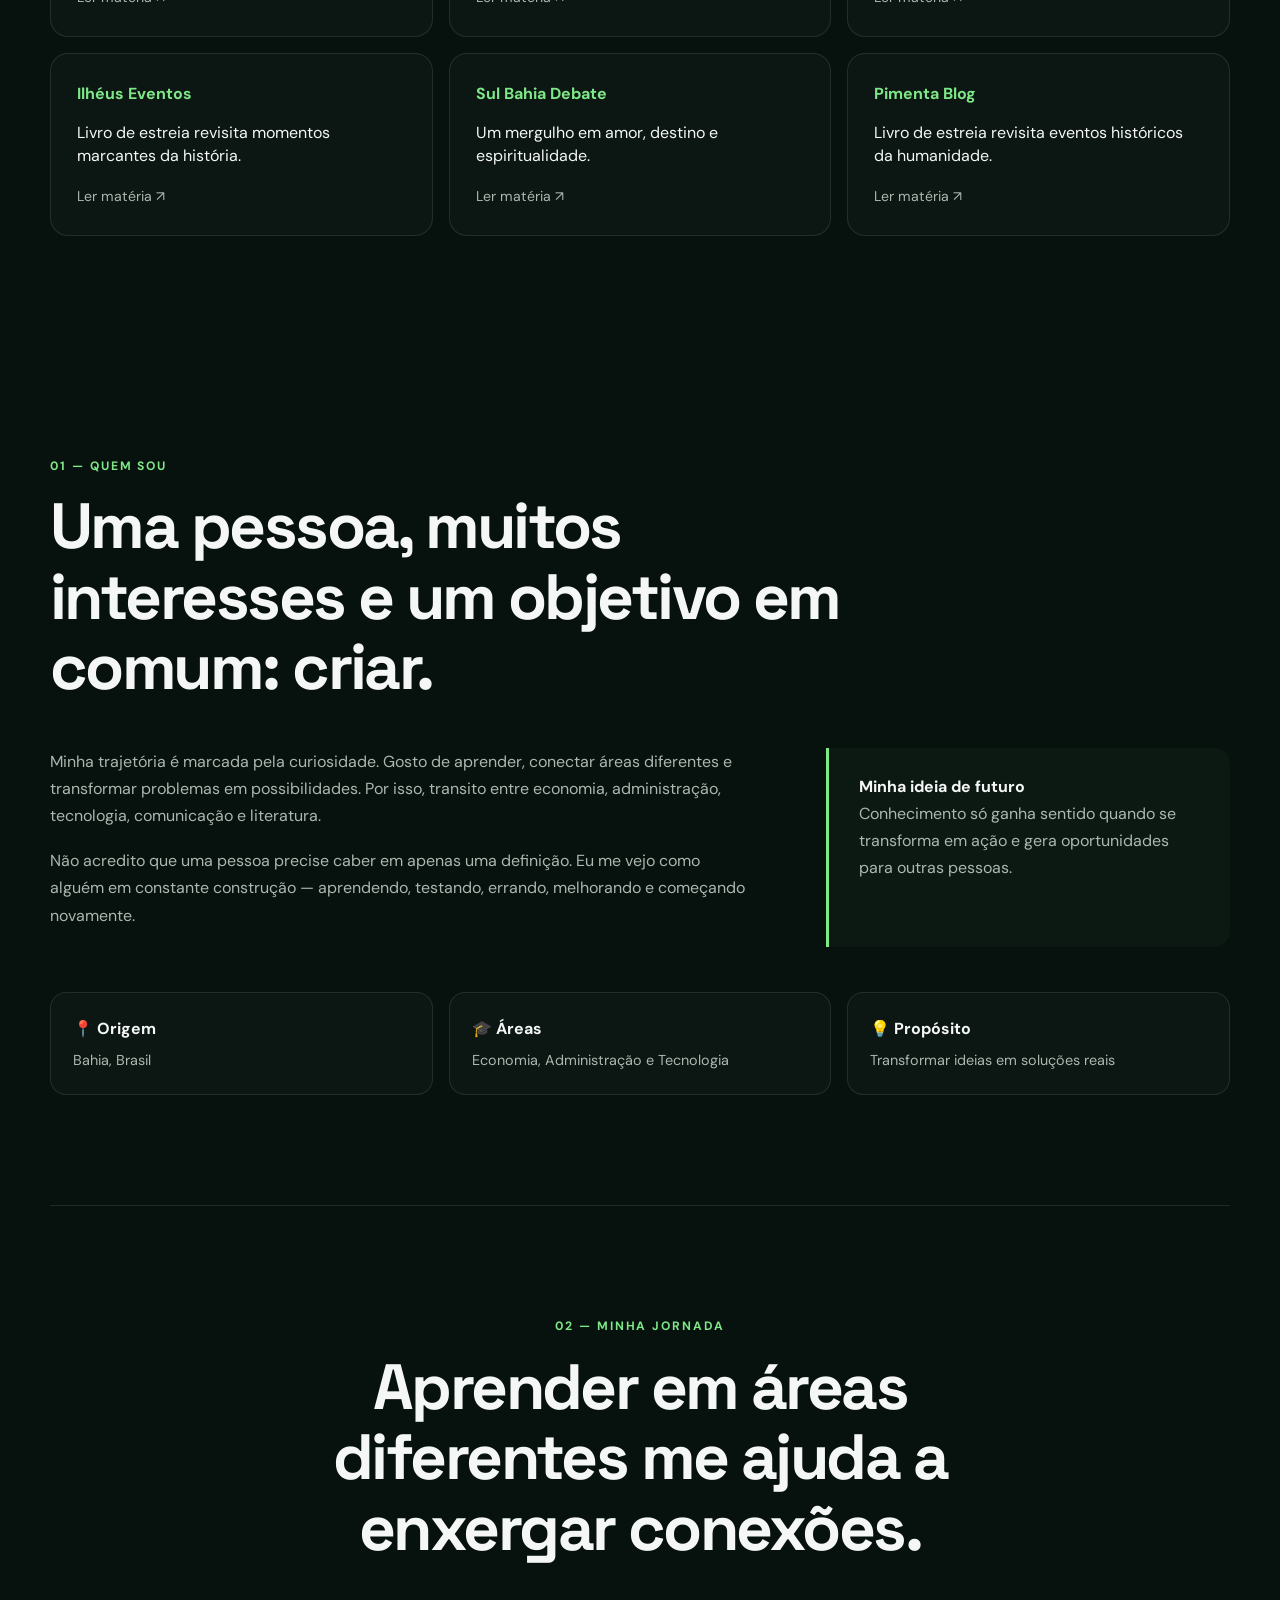
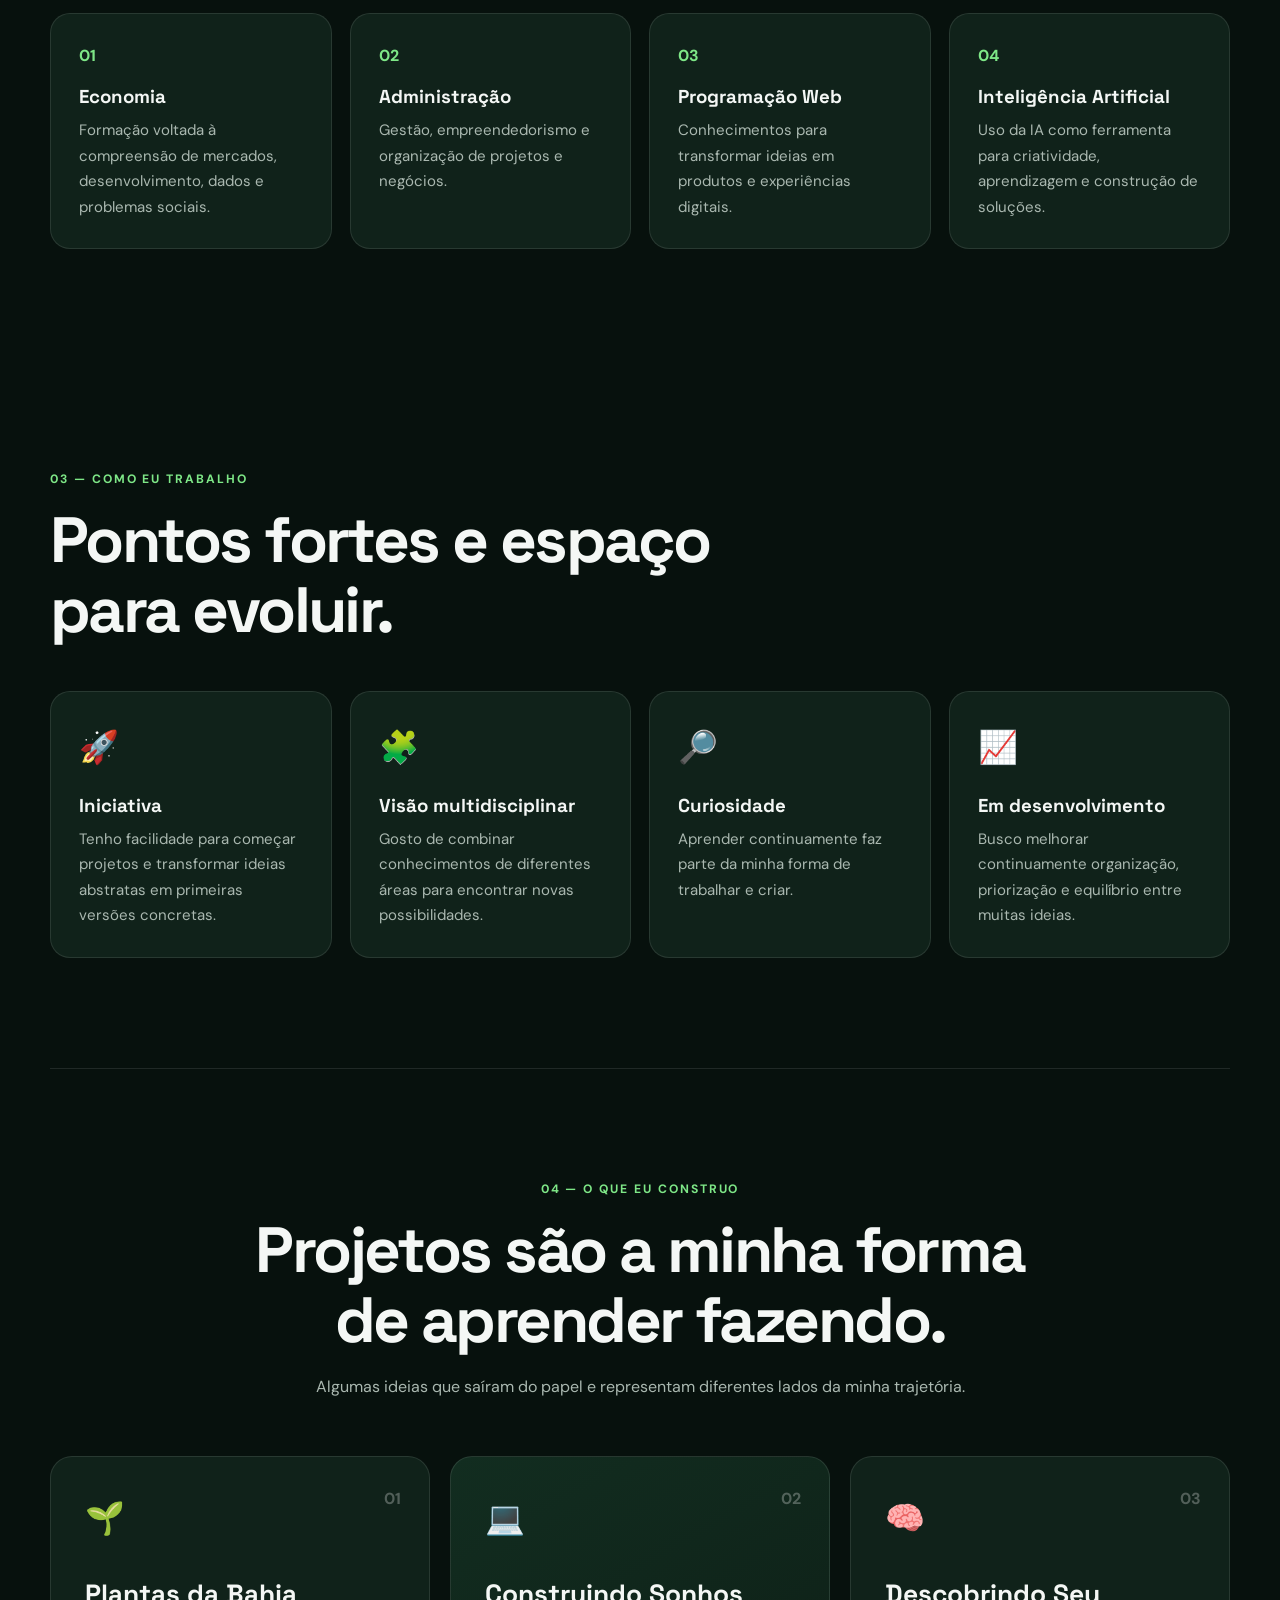
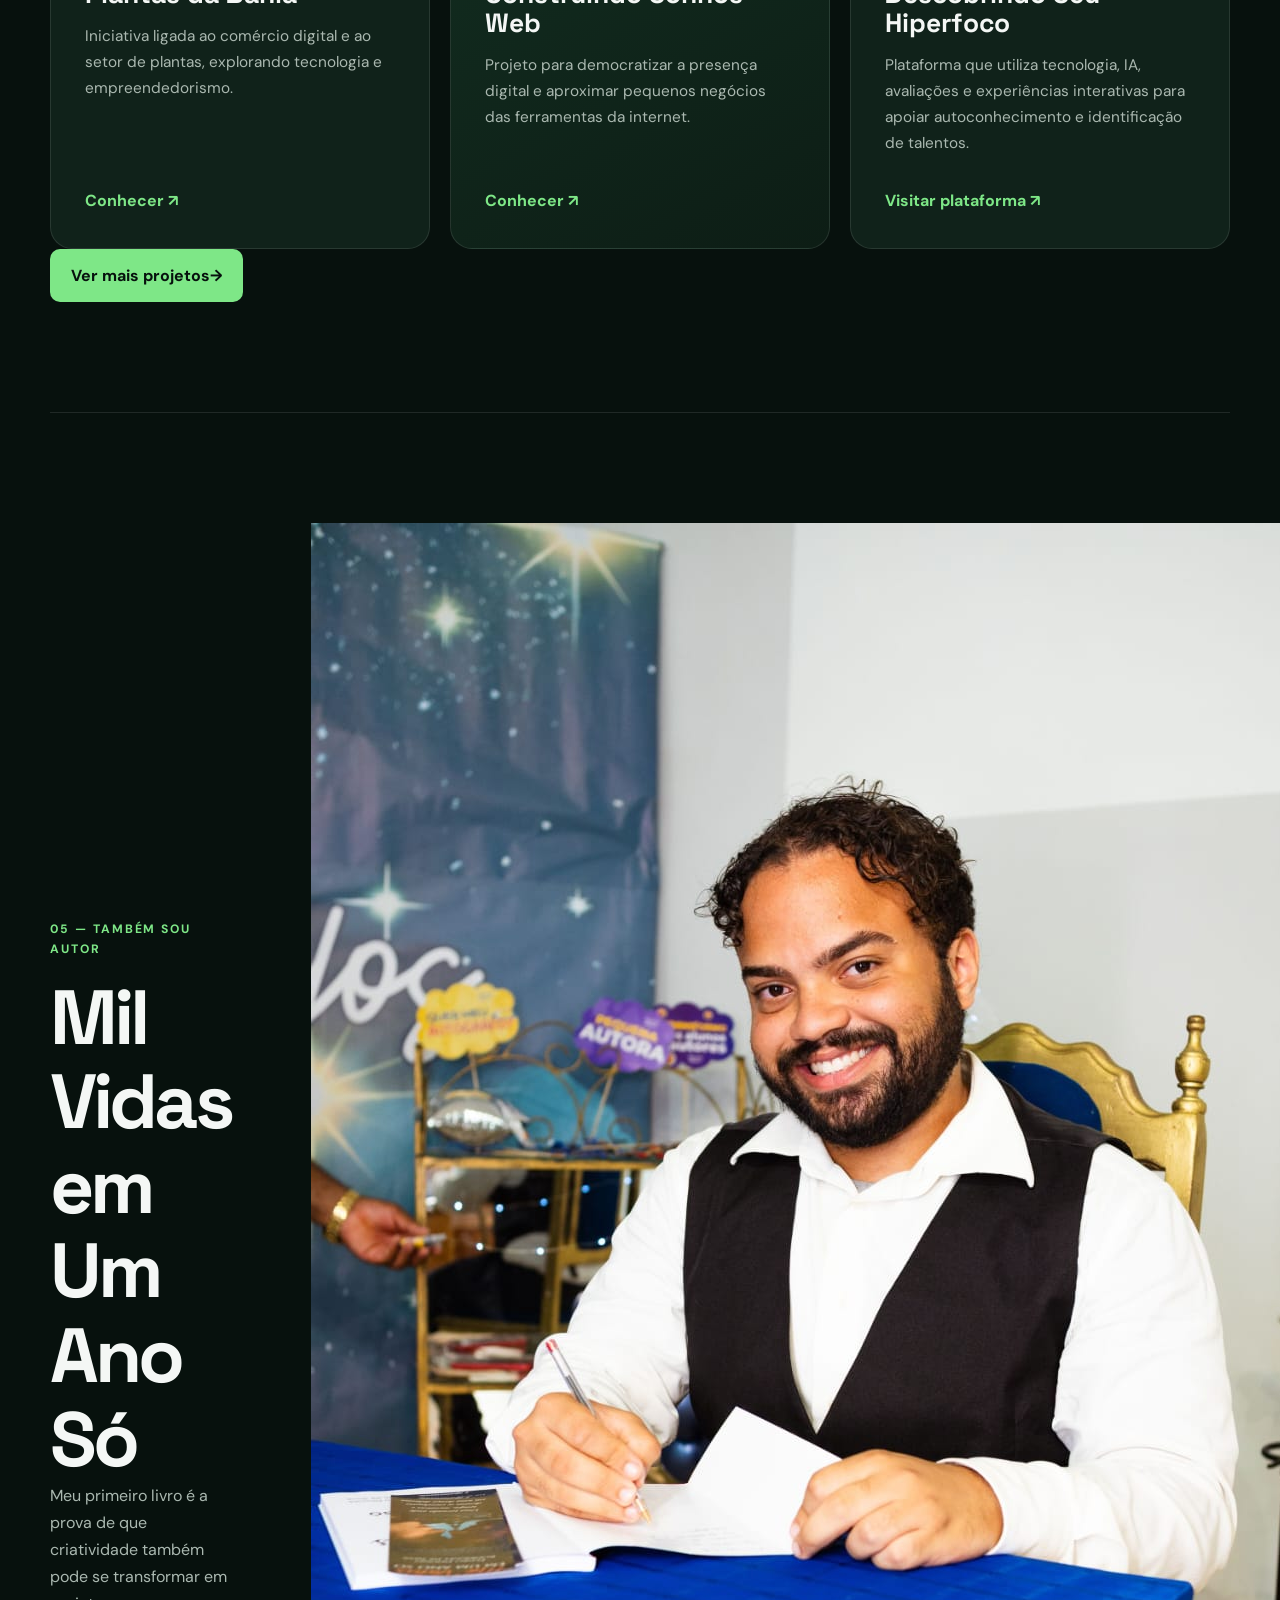
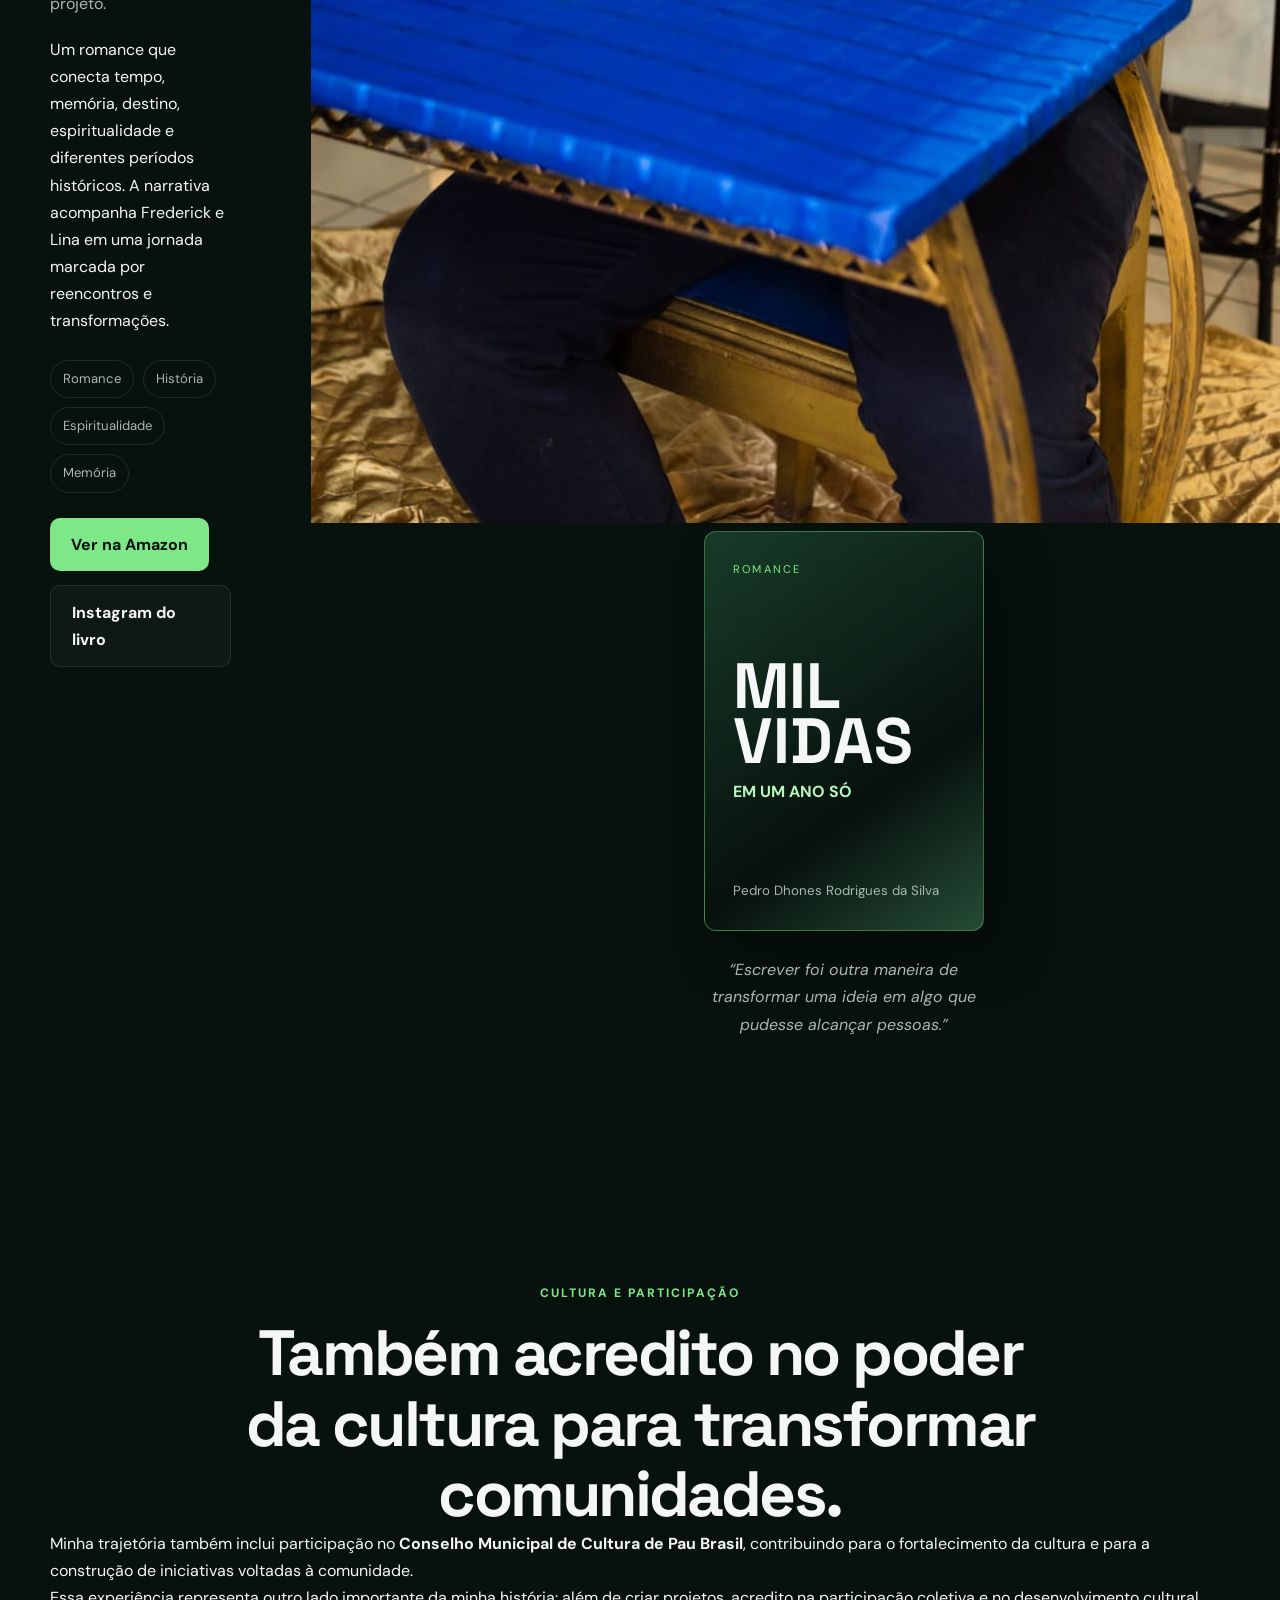
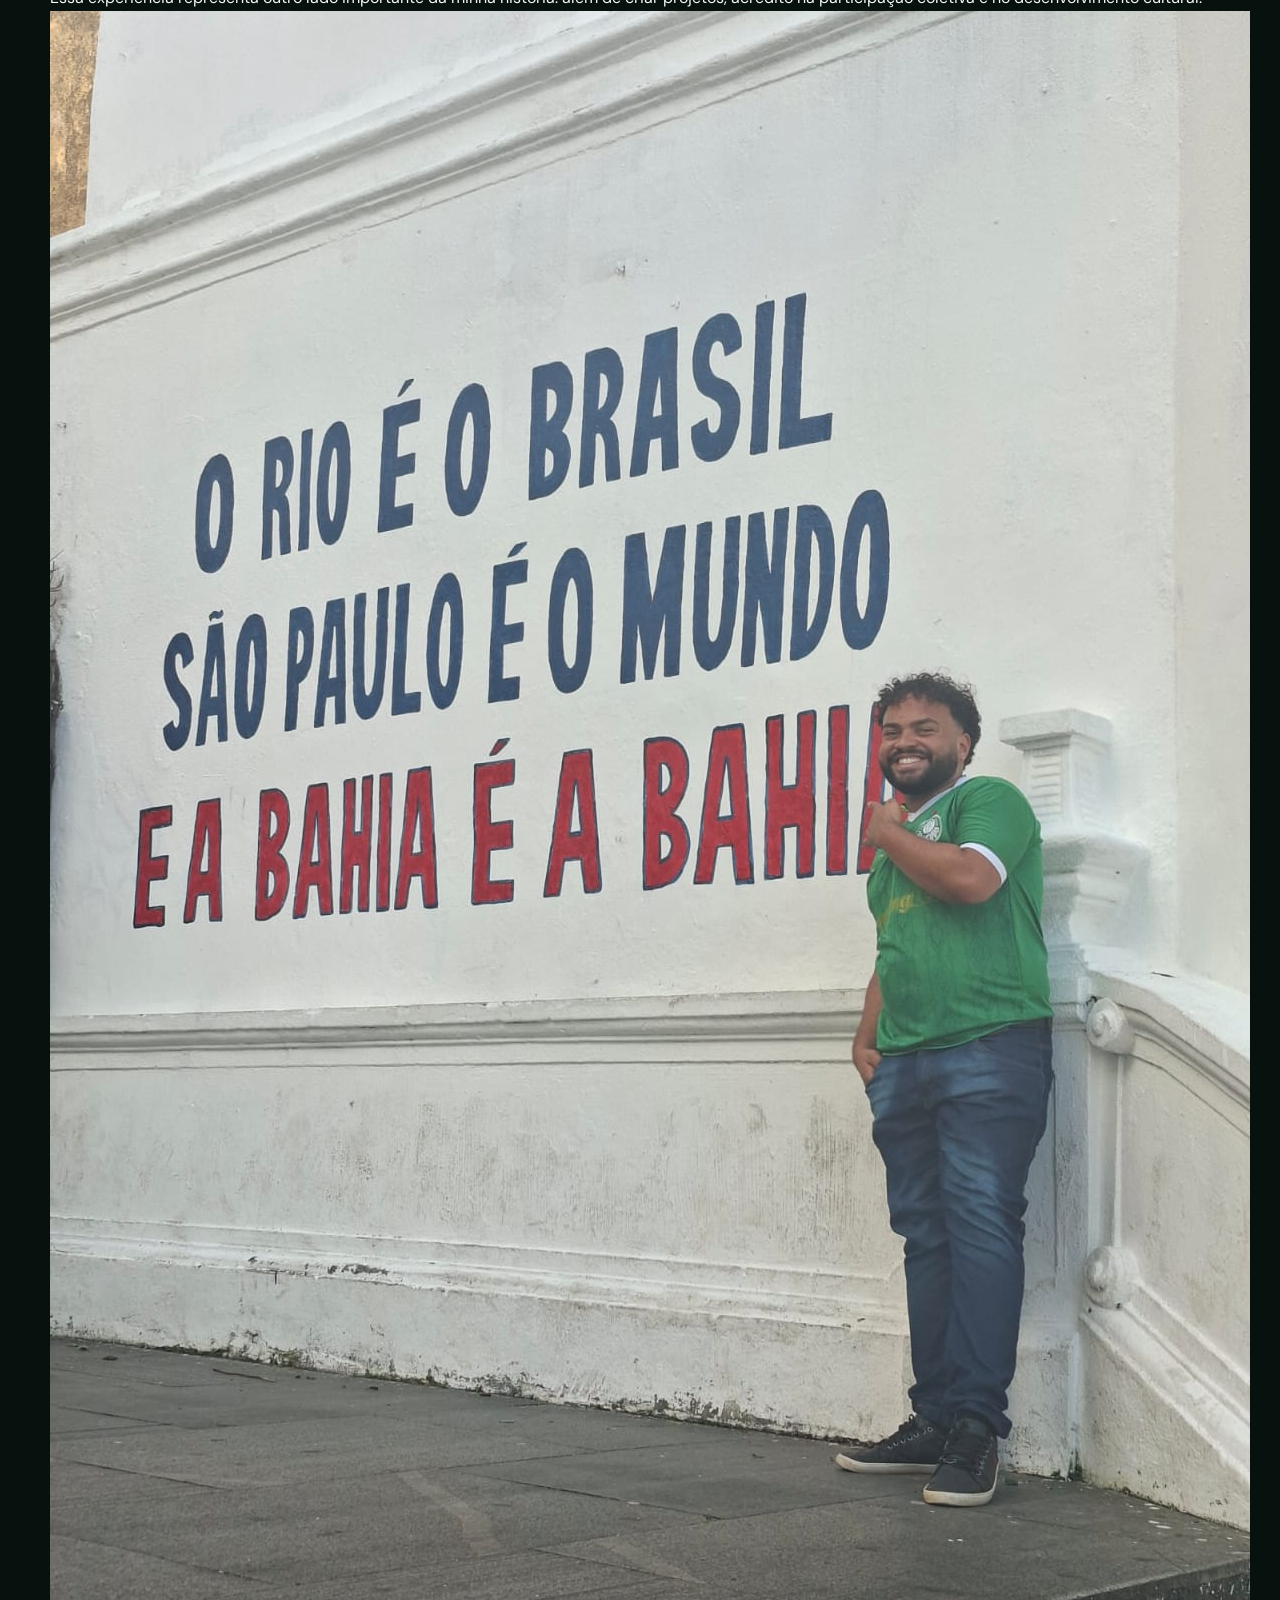
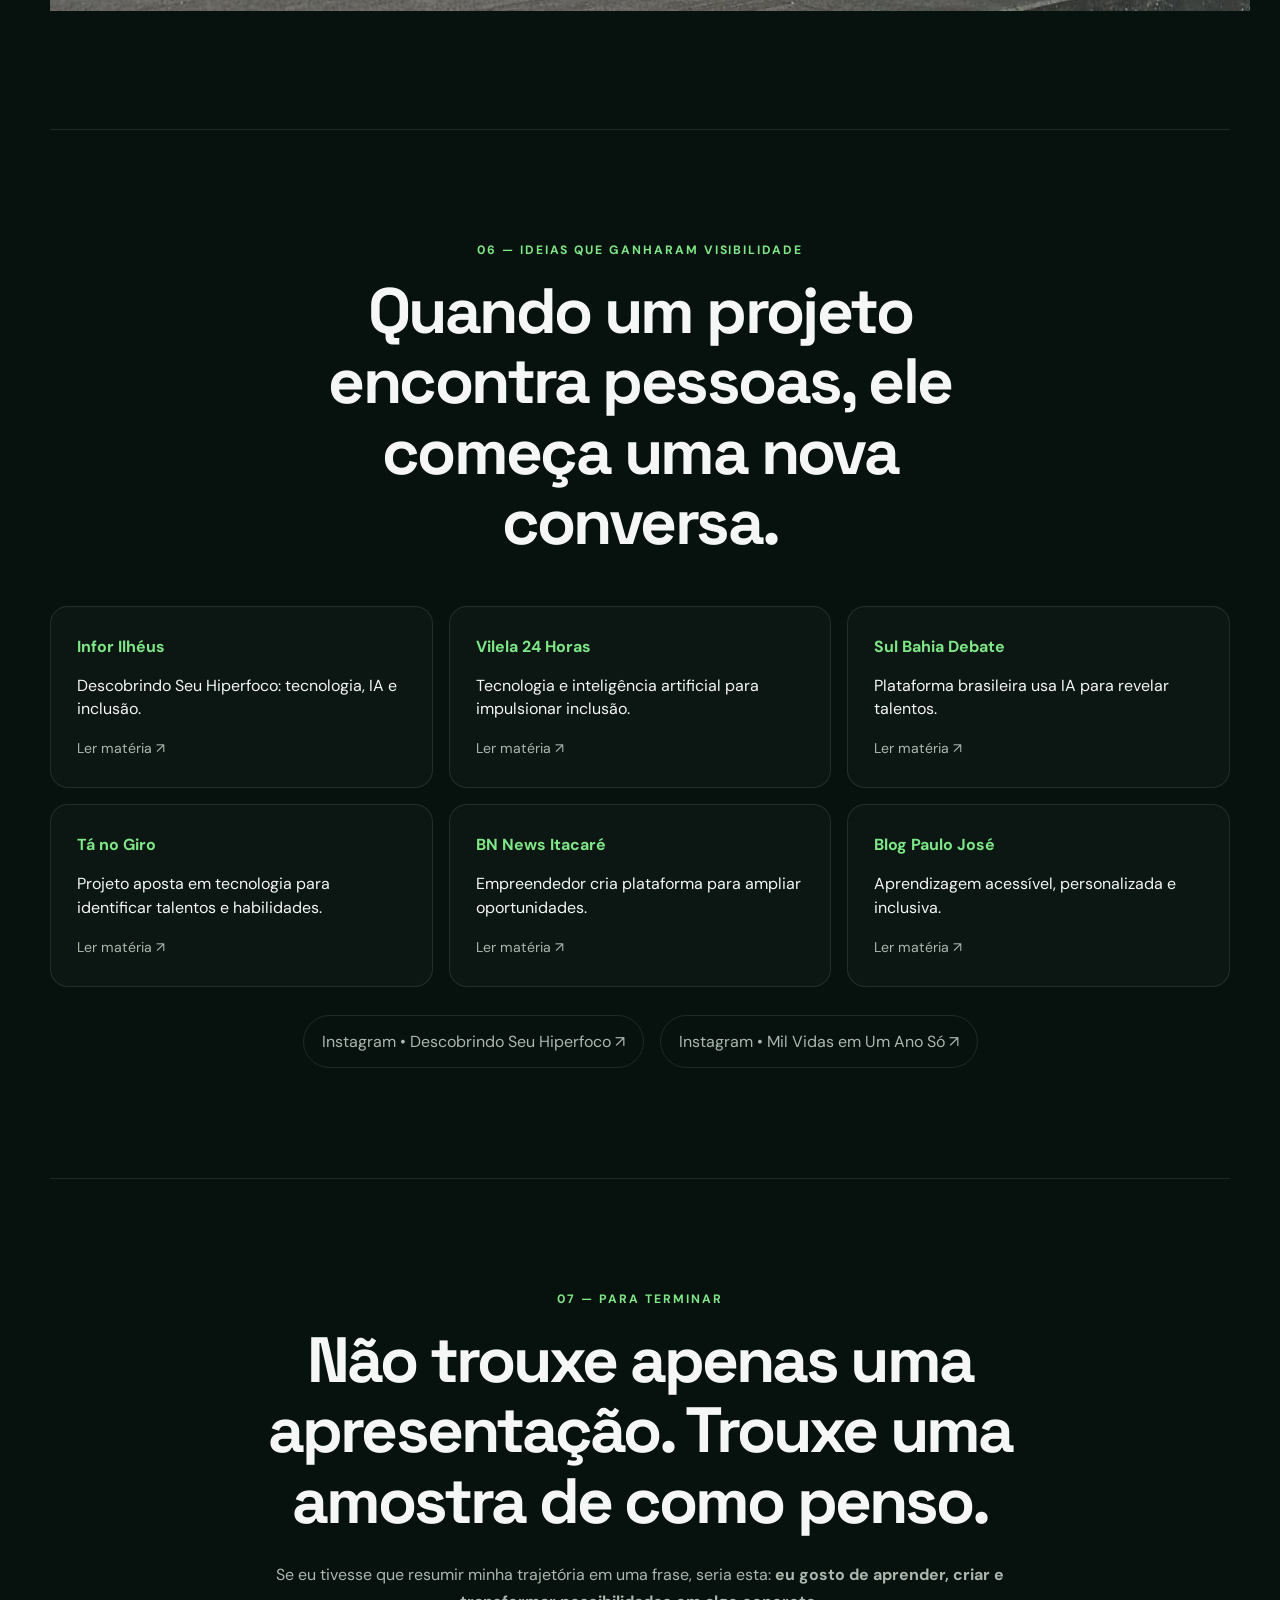
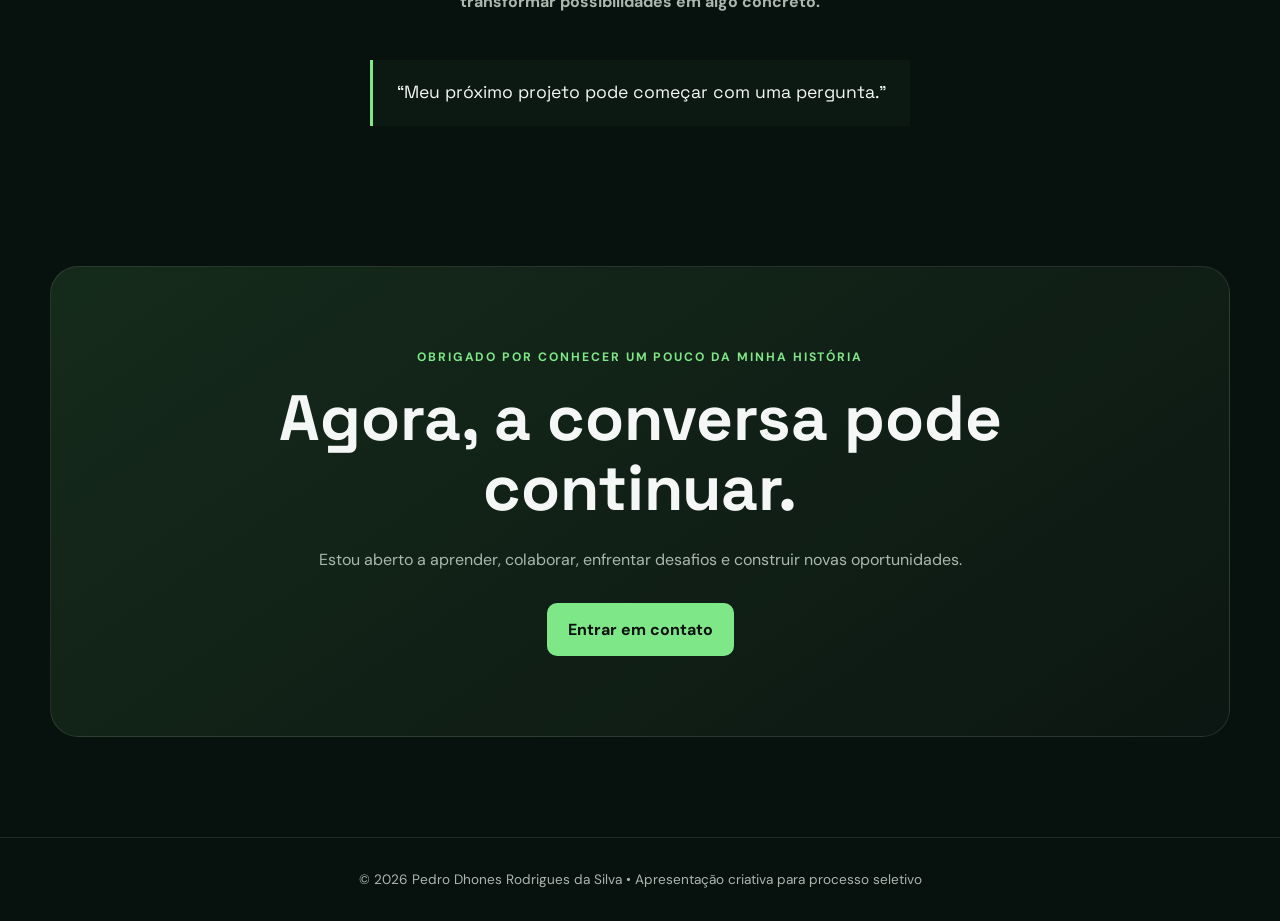
==== commit ba8c8ae0: "Adicionar botão Ver mais e imagens do livro e Conselho de Cultura" ====
--- a/index.html
+++ b/index.html
@@ -100,6 +100,7 @@
   <article class="project-card featured"><div class="project-number">02</div><div class="project-icon">💻</div><h3>Construindo Sonhos Web</h3><p>Projeto para democratizar a presença digital e aproximar pequenos negócios das ferramentas da internet.</p><a href="https://construindosonhosweb.com.br" target="_blank" rel="noopener">Conhecer <span>↗</span></a></article>
   <article class="project-card"><div class="project-number">03</div><div class="project-icon">🧠</div><h3>Descobrindo Seu Hiperfoco</h3><p>Plataforma que utiliza tecnologia, IA, avaliações e experiências interativas para apoiar autoconhecimento e identificação de talentos.</p><a href="https://descobrindoseuhiperfoco.com.br" target="_blank" rel="noopener">Visitar plataforma <span>↗</span></a></article>
  </div>
+ <div class="more-projects"><a class="btn primary" href="projetos.html">Ver mais projetos <span>→</span></a></div>
 </section>
 
 <section id="livro" class="section book-section">
@@ -111,9 +112,10 @@
   <div class="book-tags"><span>Romance</span><span>História</span><span>Espiritualidade</span><span>Memória</span></div>
   <div class="buttons"><a class="btn primary" href="https://www.amazon.com.br/dp/B0FYCX7732" target="_blank" rel="noopener">Ver na Amazon</a><a class="btn secondary" href="https://www.instagram.com/milvidasemanoso/" target="_blank" rel="noopener">Instagram do livro</a></div>
  </div>
- <div class="book-visual"><div class="book-cover"><span>ROMANCE</span><strong>MIL<br>VIDAS</strong><em>EM UM ANO SÓ</em><small>Pedro Dhones Rodrigues da Silva</small></div><p>“Escrever foi outra maneira de transformar uma ideia em algo que pudesse alcançar pessoas.”</p></div>
+ <div class="book-visual"><img class="book-real-image" src="img/foto%20projeto%20escritor.jpeg" alt="Pedro Dhones e seu projeto literário"><div class="book-cover"><span>ROMANCE</span><strong>MIL<br>VIDAS</strong><em>EM UM ANO SÓ</em><small>Pedro Dhones Rodrigues da Silva</small></div><p>“Escrever foi outra maneira de transformar uma ideia em algo que pudesse alcançar pessoas.”</p></div>
 </section>
 
+<section class="section council-section"><div class="section-heading center"><p class="eyebrow">CULTURA E PARTICIPAÇÃO</p><h2>Também acredito no poder da cultura para transformar comunidades.</h2></div><div class="council-grid"><div><p>Minha trajetória também inclui participação no <strong>Conselho Municipal de Cultura de Pau Brasil</strong>, contribuindo para o fortalecimento da cultura e para a construção de iniciativas voltadas à comunidade.</p><p>Essa experiência representa outro lado importante da minha história: além de criar projetos, acredito na participação coletiva e no desenvolvimento cultural.</p></div><img src="img/WhatsApp%20Image%202026-01-12%20at%2022.07.26.jpeg" alt="Pedro Dhones em atividade relacionada ao Conselho Municipal de Cultura"></div></section>
 <section id="destaques" class="section media-section">
  <div class="section-heading center"><p class="eyebrow">06 — IDEIAS QUE GANHARAM VISIBILIDADE</p><h2>Quando um projeto encontra pessoas, ele começa uma nova conversa.</h2></div>
  <div class="media-grid">
--- a/style.css
+++ b/style.css
@@ -12,4 +12,6 @@
 .media-grid{display:grid;grid-template-columns:repeat(3,1fr);gap:16px;margin-top:48px}.media-card{padding:26px;border:1px solid var(--border);border-radius:18px;background:rgba(255,255,255,.025);transition:.2s}.media-card:hover{transform:translateY(-4px);border-color:rgba(126,231,135,.4)}.media-card b{color:var(--accent)}.media-card p{margin:14px 0;color:var(--text);line-height:1.45}.media-card span{color:var(--muted);font-size:.88rem}.social-row{display:flex;gap:16px;flex-wrap:wrap;justify-content:center;margin-top:28px}.social-row a{border:1px solid var(--border);padding:12px 18px;border-radius:99px;color:var(--muted)}.social-row a:hover{color:var(--accent)}
 .final{text-align:center;border-top:1px solid var(--border)}.final h2{max-width:900px;margin:auto;font-size:clamp(2.3rem,5vw,4.5rem);letter-spacing:-.045em}.final>p:not(.eyebrow){max-width:760px;margin:25px auto;color:var(--muted)}.quote{display:inline-block;margin-top:20px;padding:18px 24px;border-left:3px solid var(--accent);background:var(--bg2);font-family:"Space Grotesk";font-size:1.1rem}
 .contact{width:min(var(--max),calc(100% - 40px));margin:30px auto 100px;padding:80px 30px;text-align:center;border-radius:28px;background:linear-gradient(145deg,rgba(126,231,135,.12),rgba(255,255,255,.025));border:1px solid var(--border)}.contact h2{max-width:800px;margin:auto;font-size:clamp(2.2rem,5vw,4rem)}.contact>p:not(.eyebrow){max-width:650px;margin:22px auto 30px;color:var(--muted)}footer{border-top:1px solid var(--border);padding:30px 20px;text-align:center;color:var(--muted);font-size:.85rem}
-@media(max-width:900px){.hero,.book-section{grid-template-columns:1fr;gap:45px;padding:70px 0}.hero-card{max-width:450px}.projects,.media-grid{grid-template-columns:1fr}.timeline,.strength-grid{grid-template-columns:repeat(2,1fr)}.about-grid{grid-template-columns:1fr;gap:25px}.identity-grid{grid-template-columns:1fr}}@media(max-width:650px){.navbar{height:auto;padding:20px 0}.navbar nav{display:none}.section{padding:75px 0}.hero{min-height:auto}h1{font-size:clamp(2.8rem,15vw,4.5rem)}.buttons .btn{width:100%}.project-card{min-height:350px}.timeline,.strength-grid{grid-template-columns:1fr}.book-cover{width:240px;height:350px}.book-cover strong{font-size:3.4rem;margin-top:65px}}+@media(max-width:900px){.hero,.book-section{grid-template-columns:1fr;gap:45px;padding:70px 0}.hero-card{max-width:450px}.projects,.media-grid{grid-template-columns:1fr}.timeline,.strength-grid{grid-template-columns:repeat(2,1fr)}.about-grid{grid-template-columns:1fr;gap:25px}.identity-grid{grid-template-columns:1fr}}@media(max-width:650px){.navbar{height:auto;padding:20px 0}.navbar nav{display:none}.section{padding:75px 0}.hero{min-height:auto}h1{font-size:clamp(2.8rem,15vw,4.5rem)}.buttons .btn{width:100%}.project-card{min-height:350px}.timeline,.strength-grid{grid-template-columns:1fr}.book-cover{width:240px;height:350px}.book-cover strong{font-size:3.4rem;margin-top:65px}}
+.mochila-section{border-top:1px solid var(--border)}.mochila-grid{display:grid;grid-template-columns:repeat(4,1fr);gap:18px;margin-top:50px}.object-card{padding:30px 24px;border:1px solid var(--border);border-radius:22px;background:linear-gradient(145deg,rgba(126,231,135,.06),rgba(255,255,255,.02));transition:.25s}.object-card:hover{transform:translateY(-7px);border-color:rgba(126,231,135,.5)}.object-icon{font-size:2.6rem;margin-bottom:22px}.object-card span{font-size:.72rem;font-weight:700;color:var(--accent);letter-spacing:.12em}.object-card h3{font-size:1.3rem;margin:14px 0}.object-card p{color:var(--muted);font-size:.92rem}.mochila-message{max-width:850px;margin:35px auto 0;text-align:center;padding:30px;border-radius:20px;background:var(--bg2);border:1px solid var(--border)}.mochila-message strong{color:var(--accent);font-family:"Space Grotesk";font-size:1.2rem}.mochila-message p{margin-top:10px;color:var(--muted)}.story-section,.literary-media{border-top:1px solid var(--border)}
+@media(max-width:900px){.mochila-grid{grid-template-columns:repeat(2,1fr)}}@media(max-width:650px){.mochila-grid{grid-template-columns:1fr}}
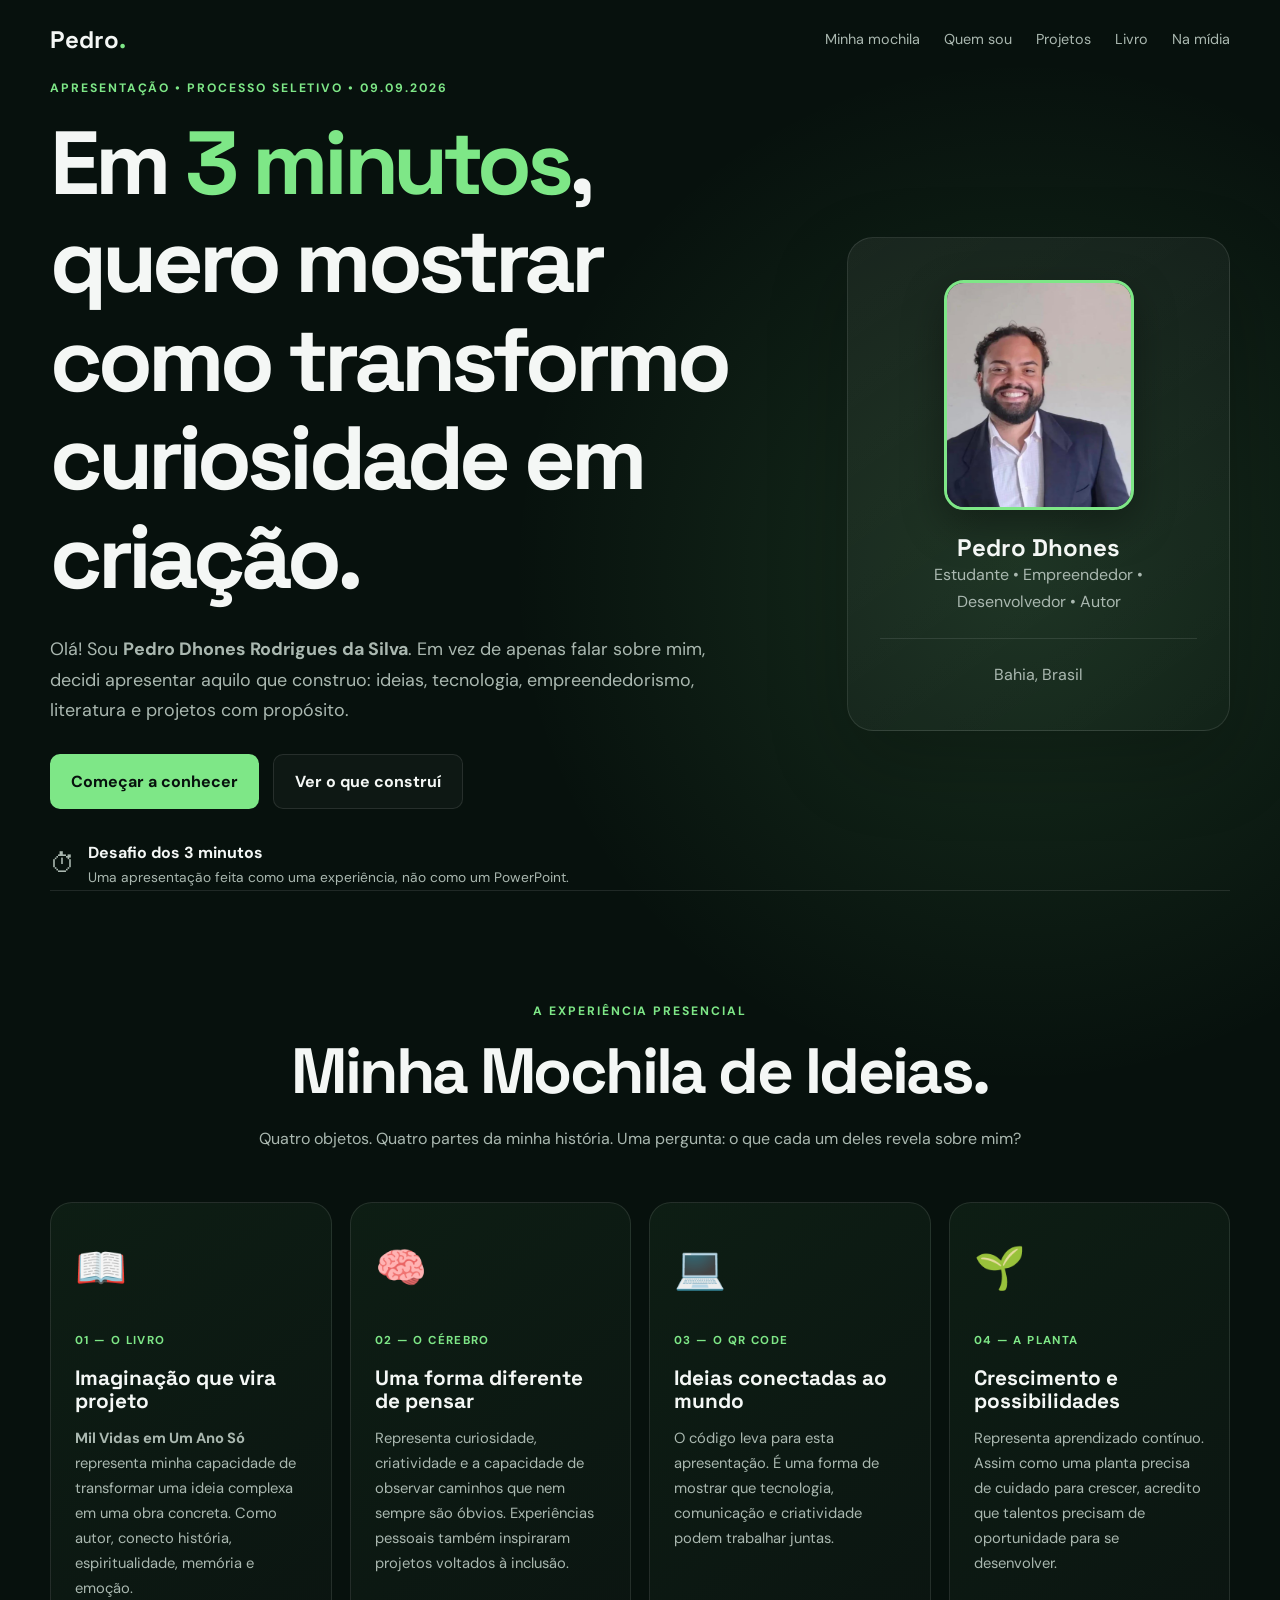
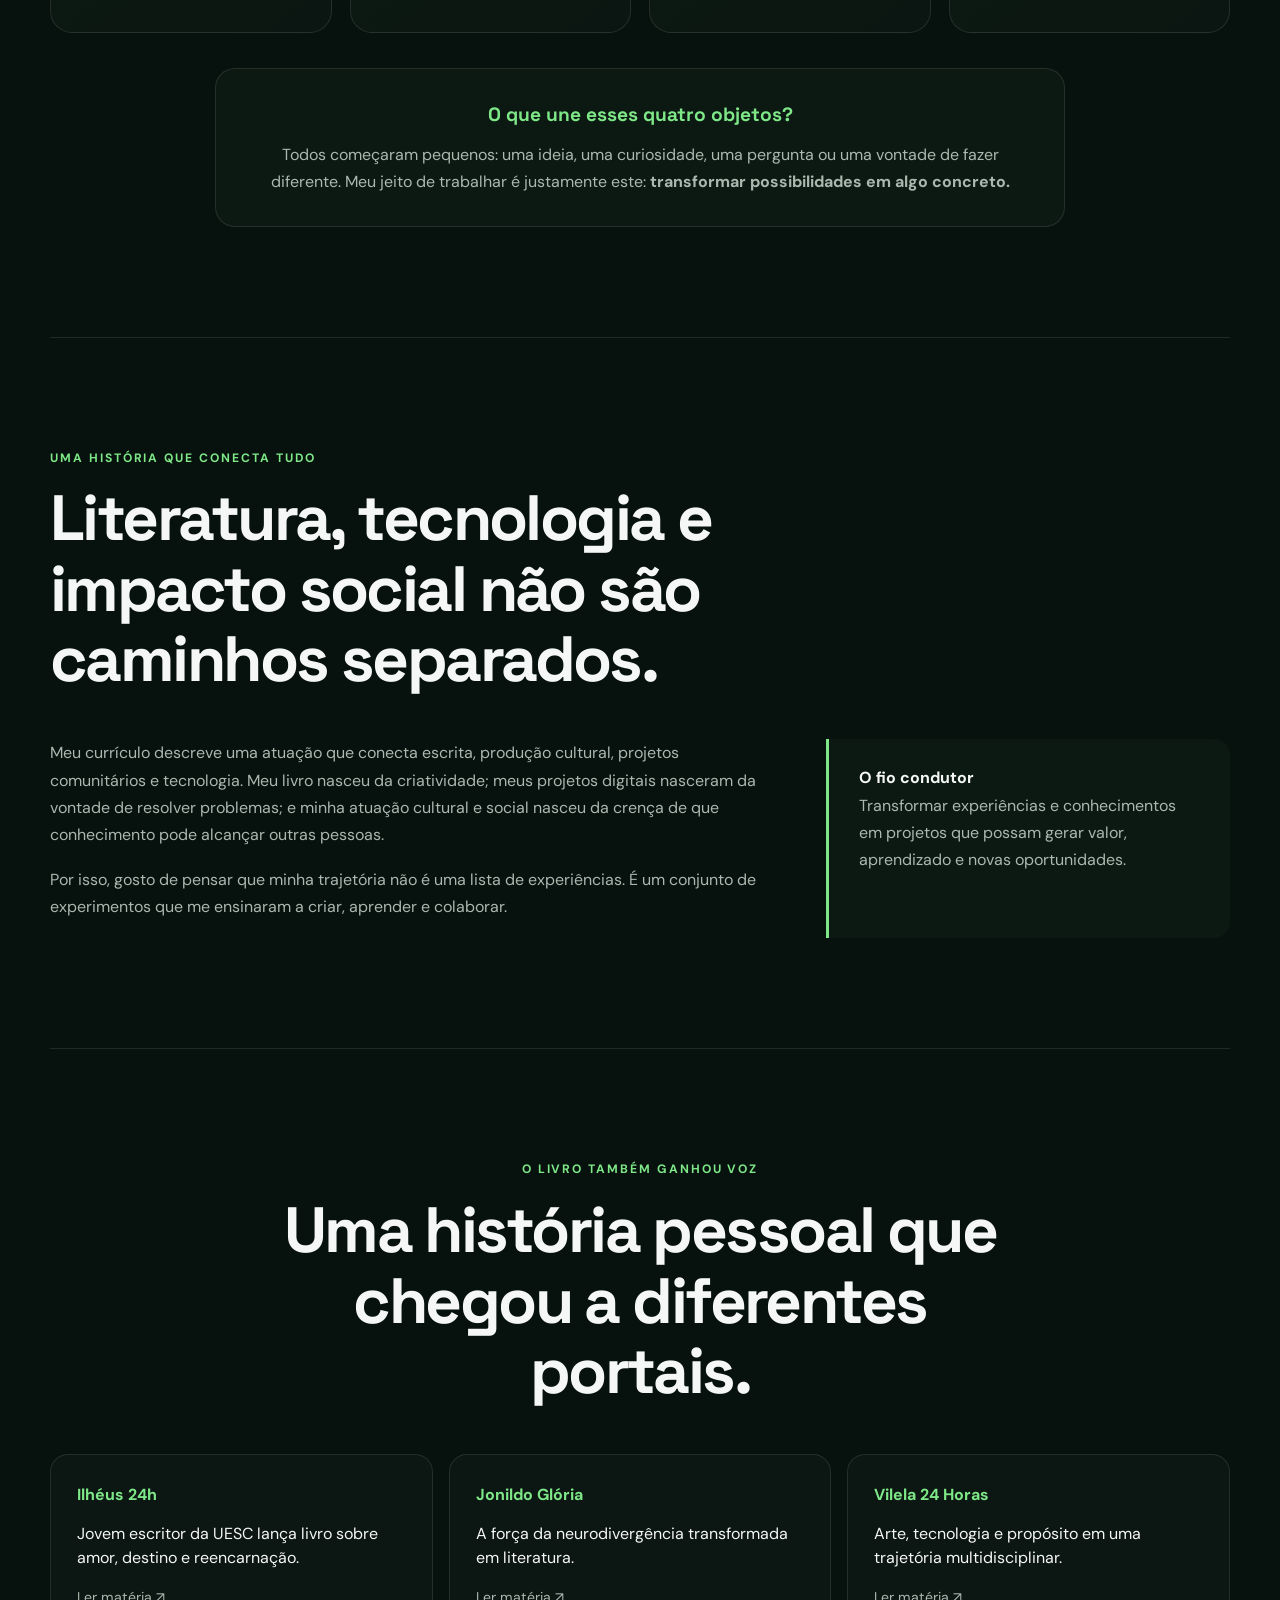
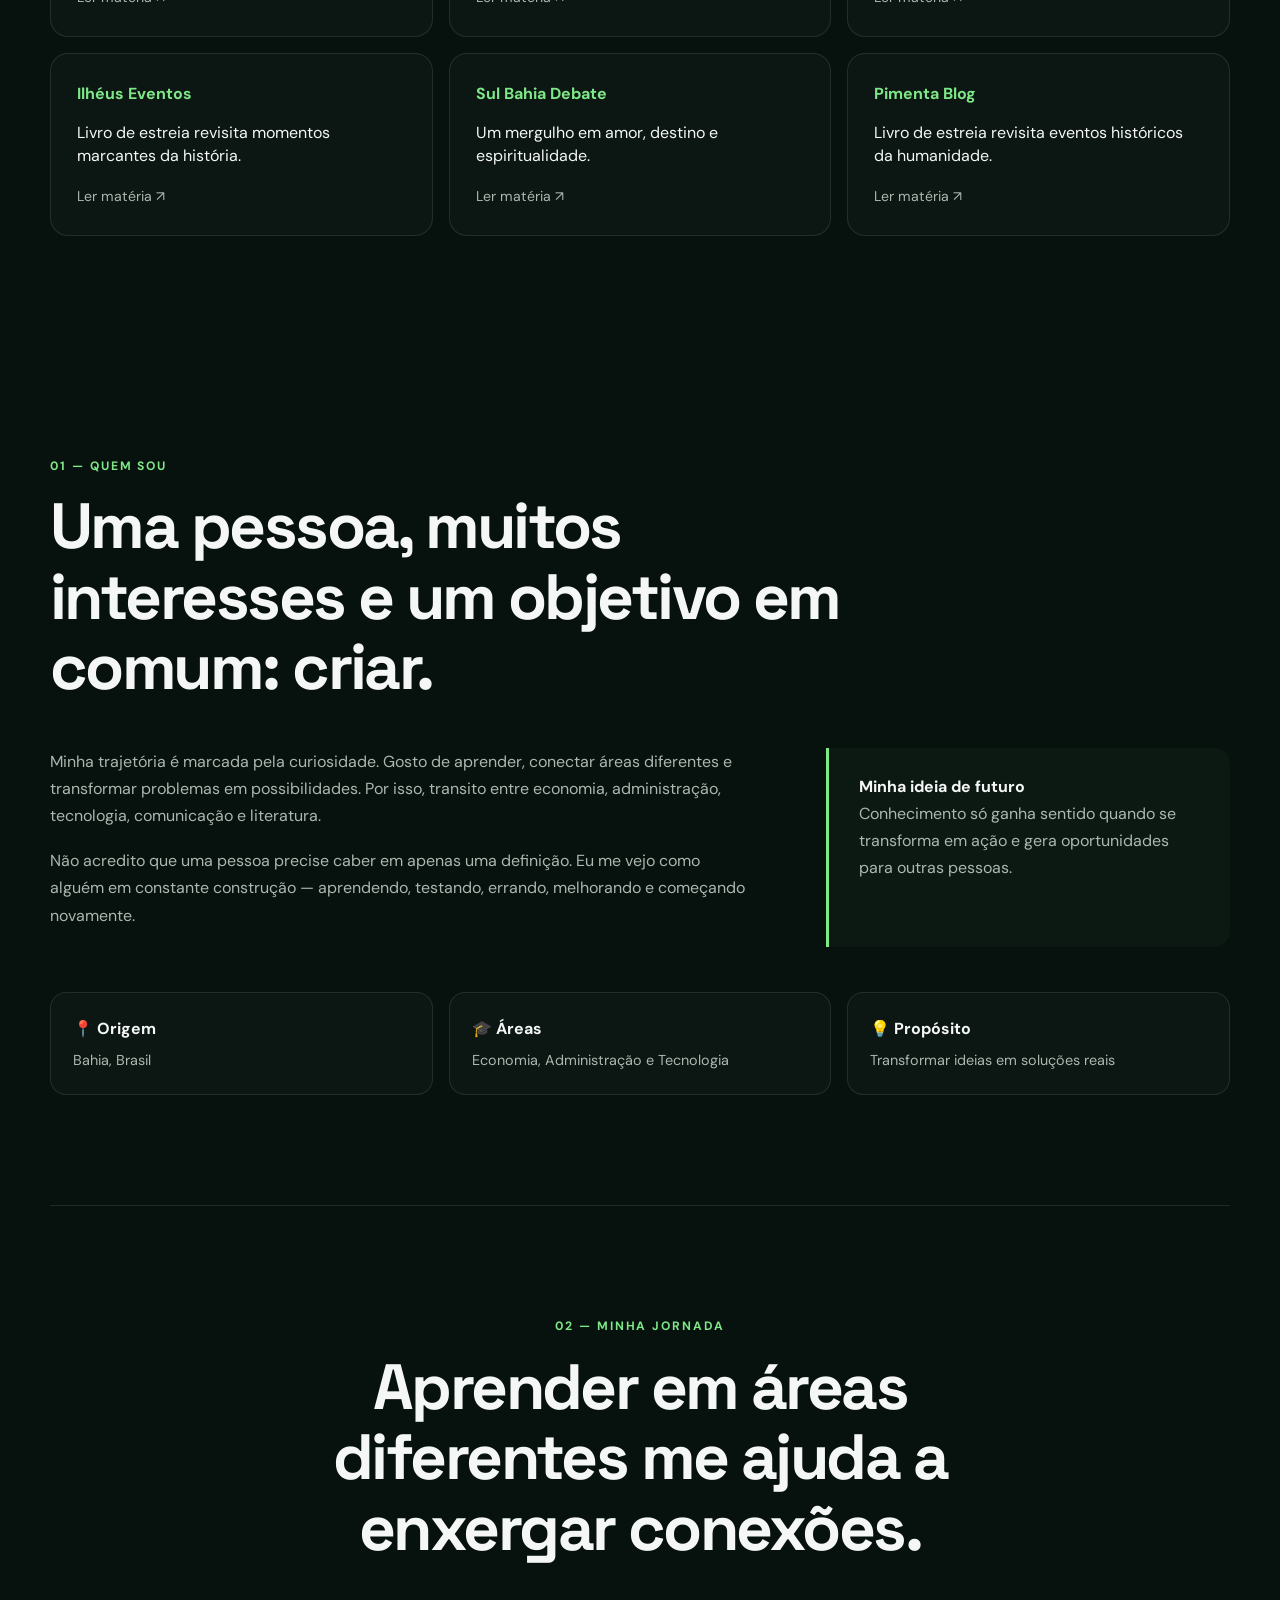
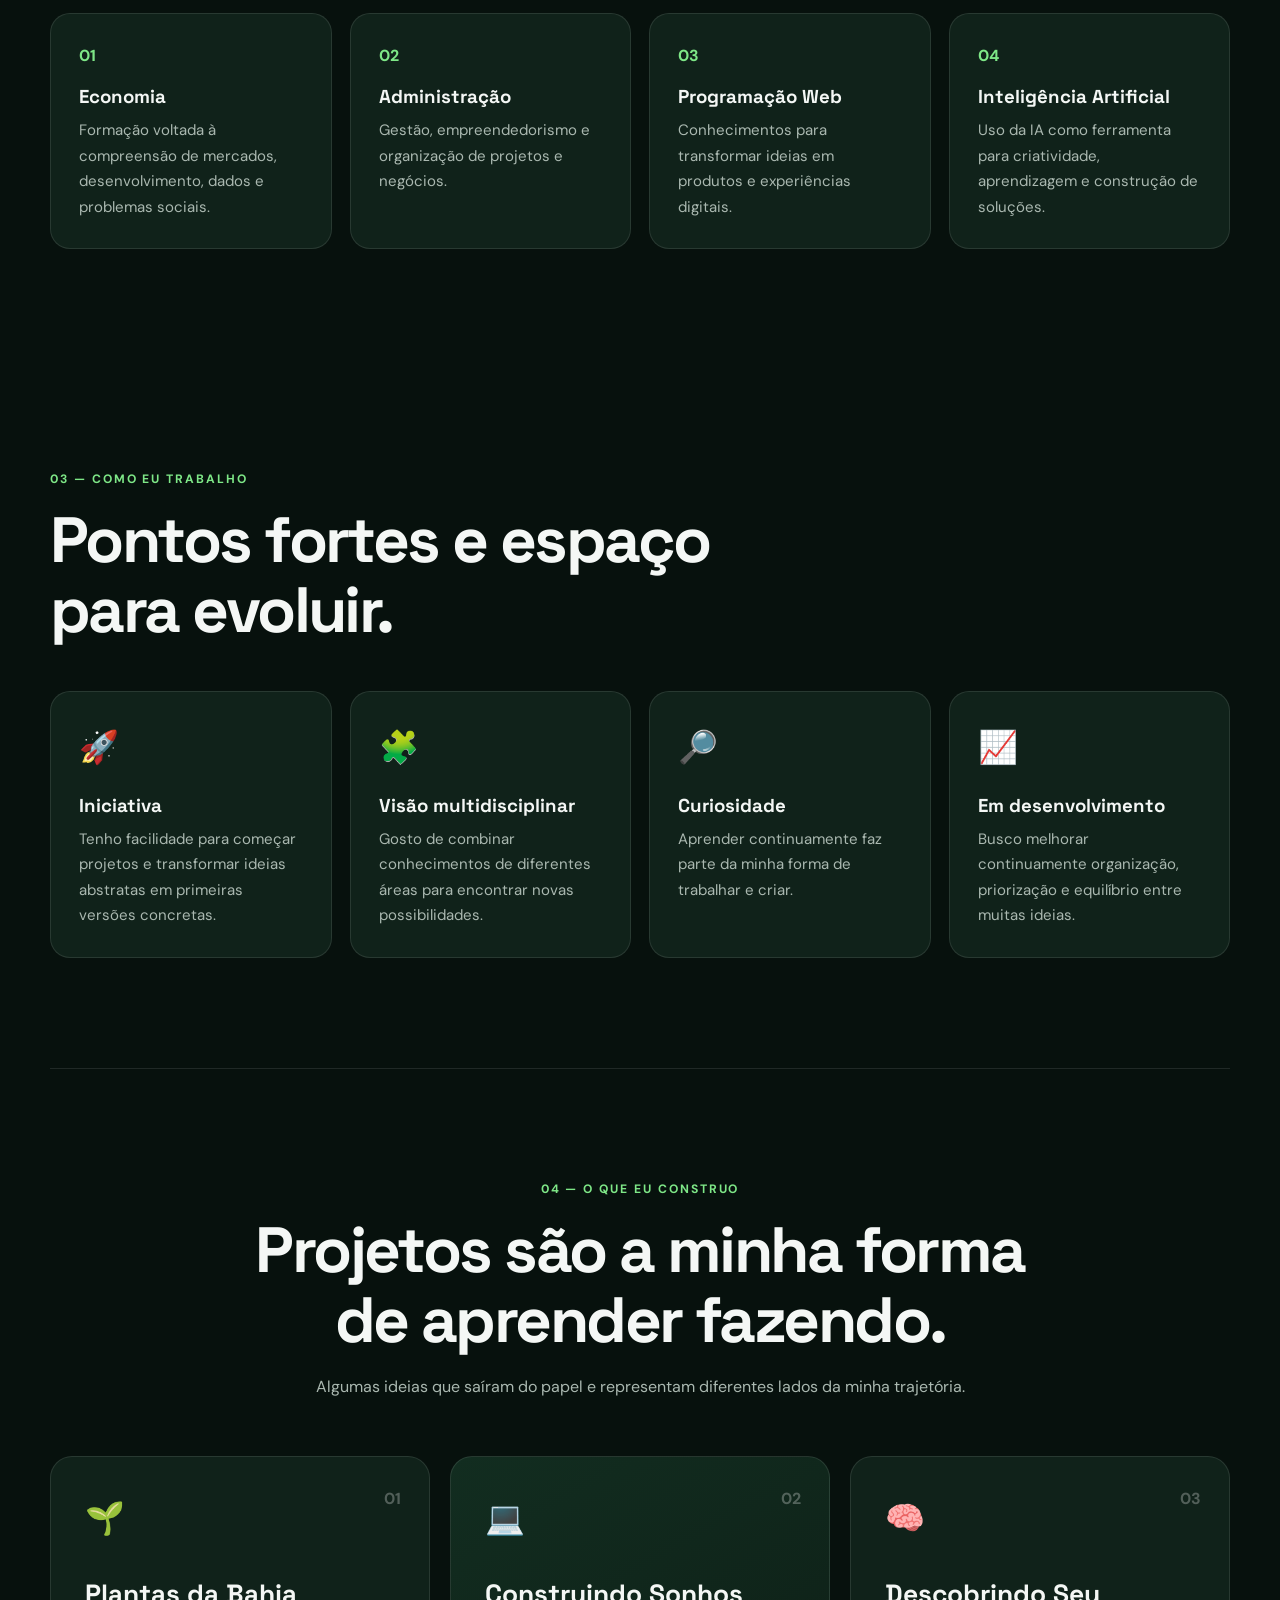
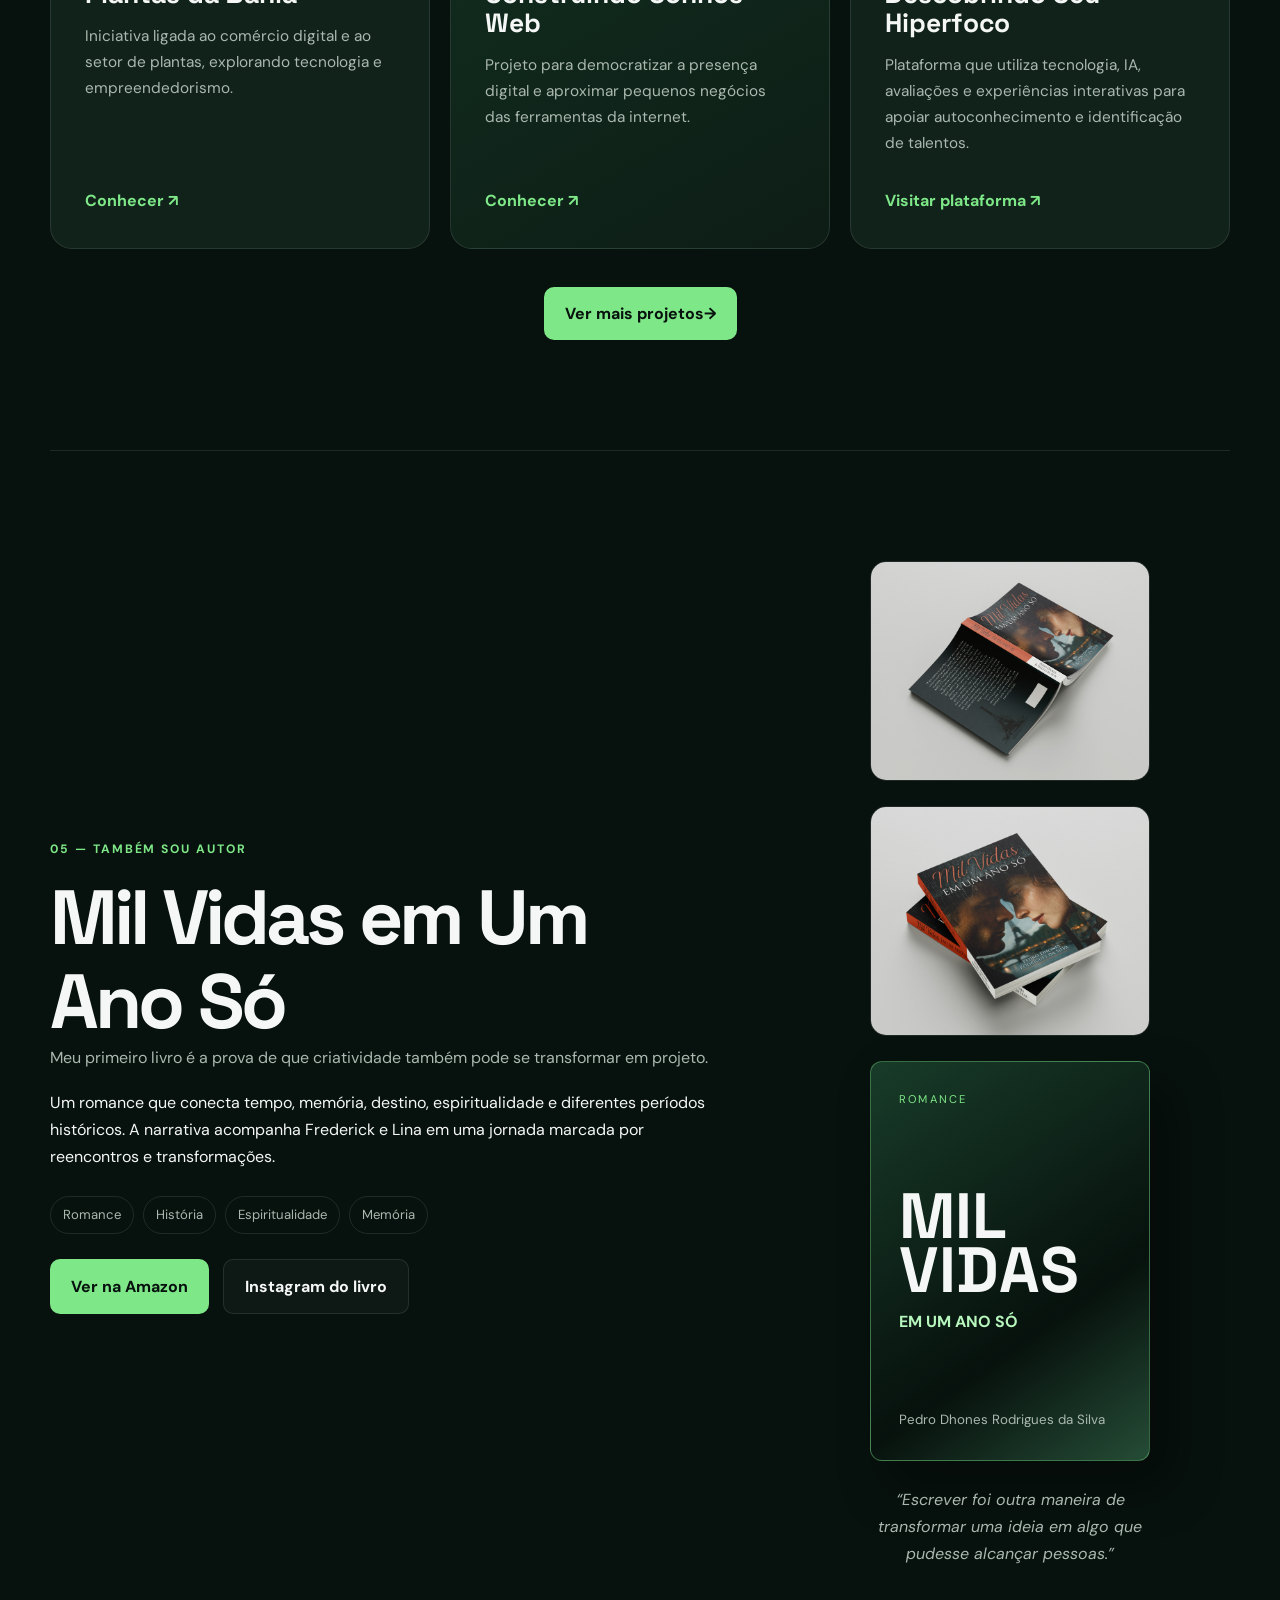
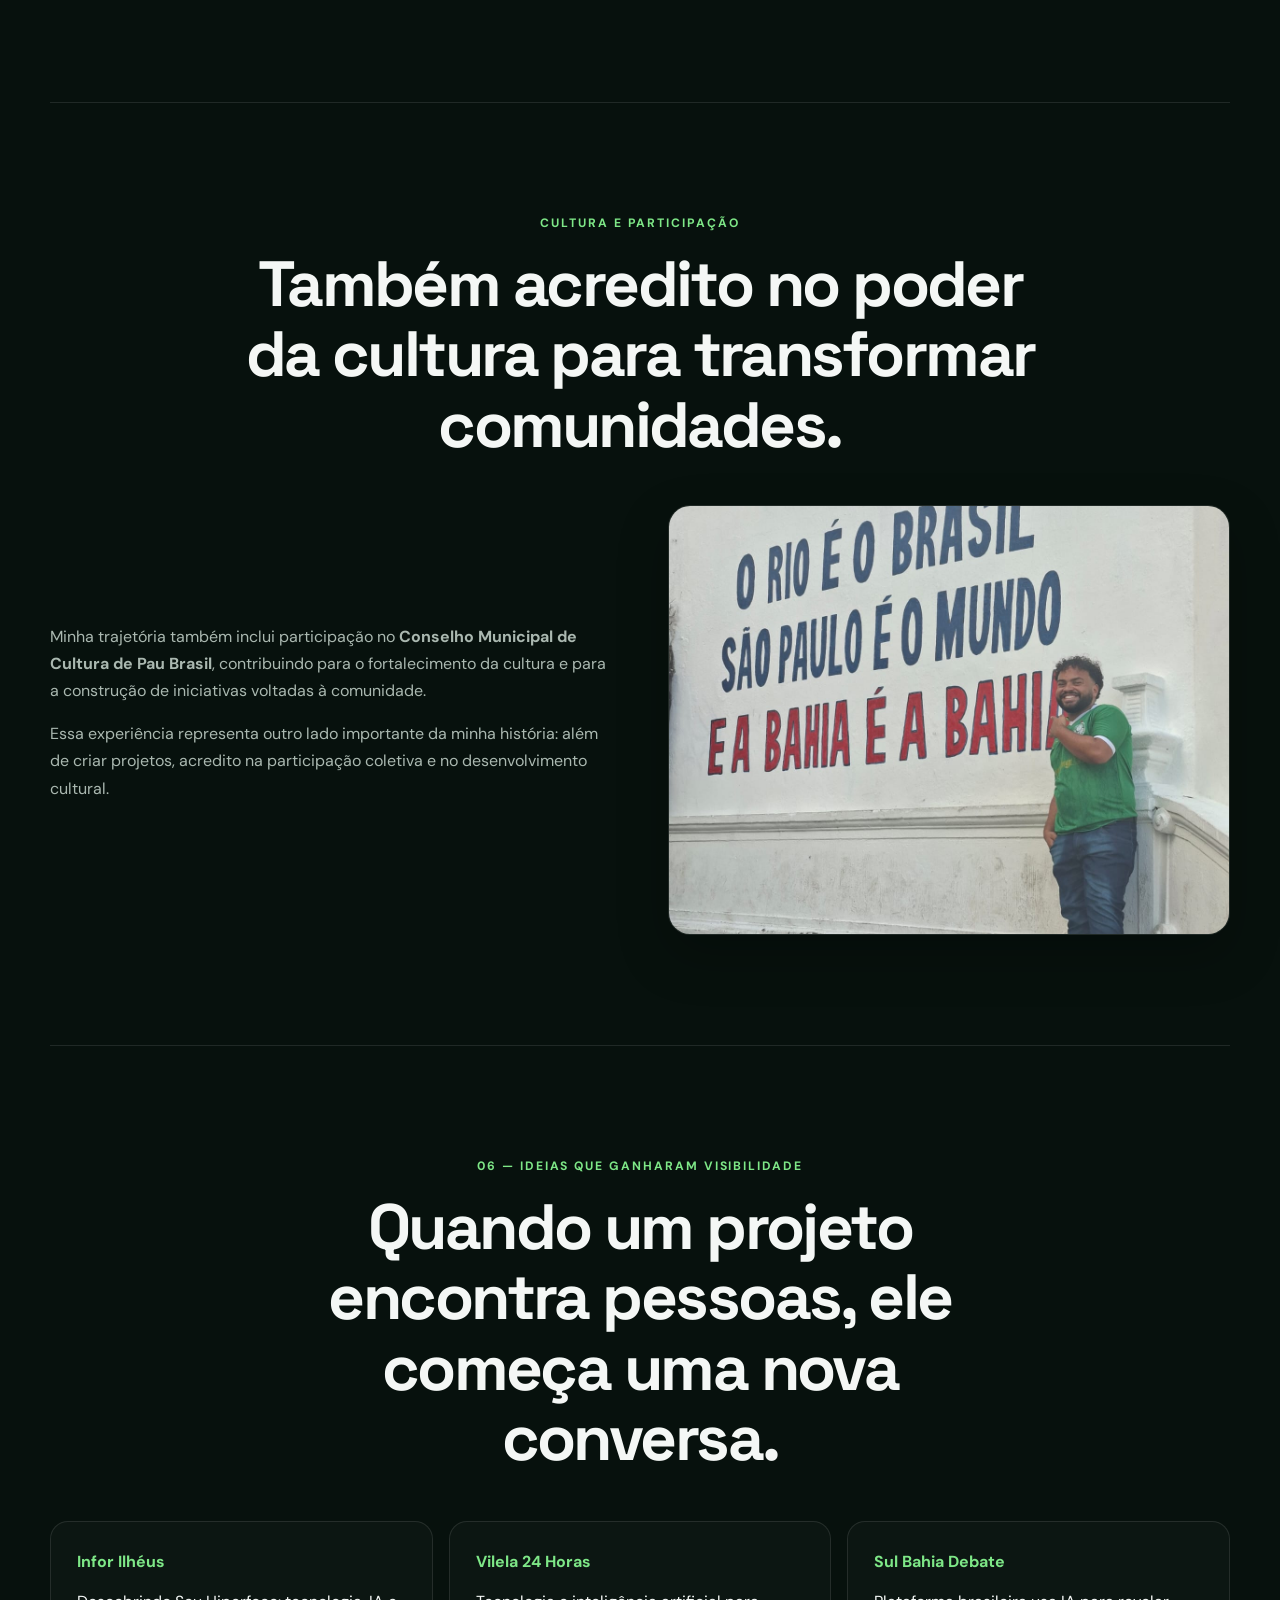
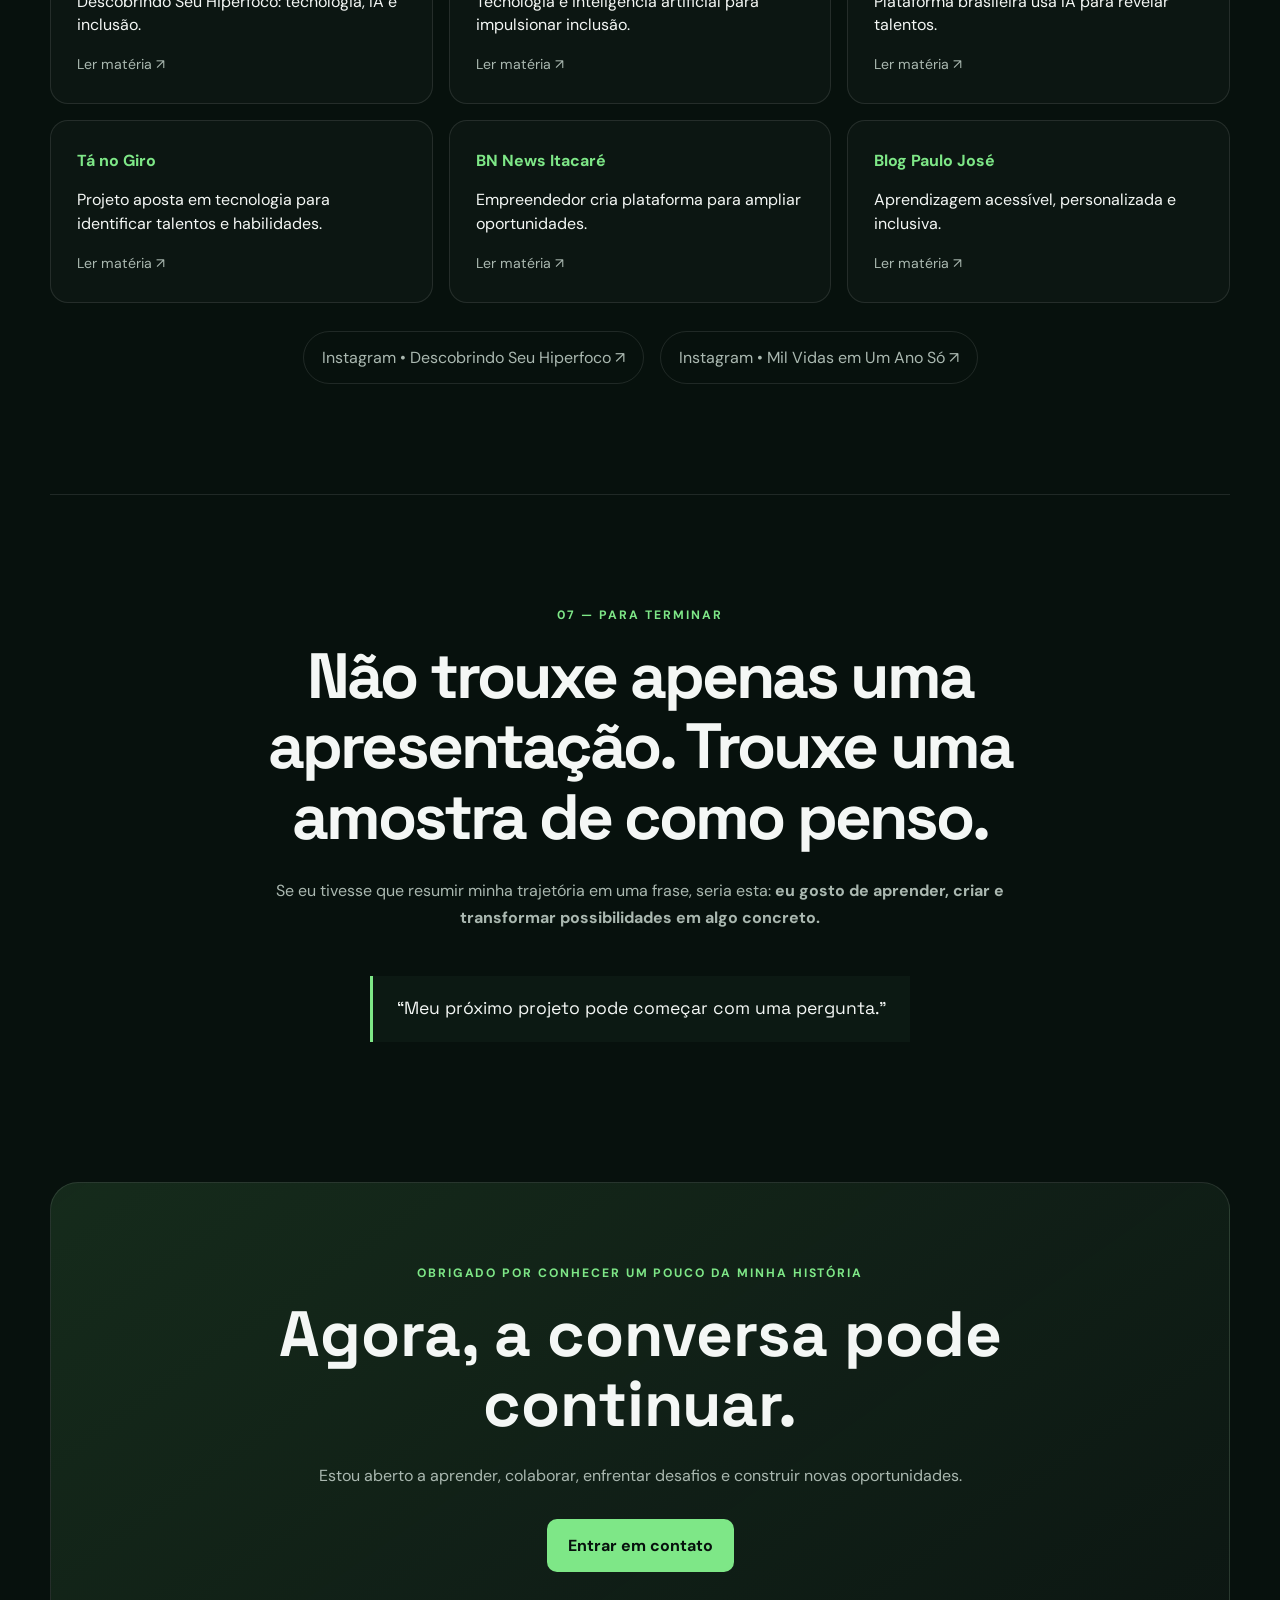
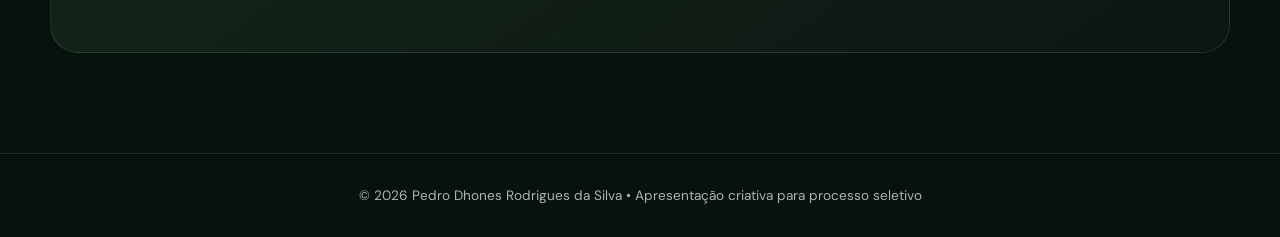
==== commit 5a1ebcba: "Usar imagens oficiais do livro Mil Vidas" ====
--- a/index.html
+++ b/index.html
@@ -112,7 +112,7 @@
   <div class="book-tags"><span>Romance</span><span>História</span><span>Espiritualidade</span><span>Memória</span></div>
   <div class="buttons"><a class="btn primary" href="https://www.amazon.com.br/dp/B0FYCX7732" target="_blank" rel="noopener">Ver na Amazon</a><a class="btn secondary" href="https://www.instagram.com/milvidasemanoso/" target="_blank" rel="noopener">Instagram do livro</a></div>
  </div>
- <div class="book-visual"><img class="book-real-image" src="img/foto%20projeto%20escritor.jpeg" alt="Pedro Dhones e seu projeto literário"><div class="book-cover"><span>ROMANCE</span><strong>MIL<br>VIDAS</strong><em>EM UM ANO SÓ</em><small>Pedro Dhones Rodrigues da Silva</small></div><p>“Escrever foi outra maneira de transformar uma ideia em algo que pudesse alcançar pessoas.”</p></div>
+ <div class="book-visual"><img class="book-real-image" src="img/livro.jpg" alt="Capa do livro Mil Vidas em Um Ano Só"><img class="book-real-image secondary-book" src="img/milvidas2.0.jpg" alt="Mil Vidas em Um Ano Só"><div class="book-cover"><span>ROMANCE</span><strong>MIL<br>VIDAS</strong><em>EM UM ANO SÓ</em><small>Pedro Dhones Rodrigues da Silva</small></div><p>“Escrever foi outra maneira de transformar uma ideia em algo que pudesse alcançar pessoas.”</p></div>
 </section>
 
 <section class="section council-section"><div class="section-heading center"><p class="eyebrow">CULTURA E PARTICIPAÇÃO</p><h2>Também acredito no poder da cultura para transformar comunidades.</h2></div><div class="council-grid"><div><p>Minha trajetória também inclui participação no <strong>Conselho Municipal de Cultura de Pau Brasil</strong>, contribuindo para o fortalecimento da cultura e para a construção de iniciativas voltadas à comunidade.</p><p>Essa experiência representa outro lado importante da minha história: além de criar projetos, acredito na participação coletiva e no desenvolvimento cultural.</p></div><img src="img/WhatsApp%20Image%202026-01-12%20at%2022.07.26.jpeg" alt="Pedro Dhones em atividade relacionada ao Conselho Municipal de Cultura"></div></section>
--- a/style.css
+++ b/style.css
@@ -15,3 +15,4 @@
 @media(max-width:900px){.hero,.book-section{grid-template-columns:1fr;gap:45px;padding:70px 0}.hero-card{max-width:450px}.projects,.media-grid{grid-template-columns:1fr}.timeline,.strength-grid{grid-template-columns:repeat(2,1fr)}.about-grid{grid-template-columns:1fr;gap:25px}.identity-grid{grid-template-columns:1fr}}@media(max-width:650px){.navbar{height:auto;padding:20px 0}.navbar nav{display:none}.section{padding:75px 0}.hero{min-height:auto}h1{font-size:clamp(2.8rem,15vw,4.5rem)}.buttons .btn{width:100%}.project-card{min-height:350px}.timeline,.strength-grid{grid-template-columns:1fr}.book-cover{width:240px;height:350px}.book-cover strong{font-size:3.4rem;margin-top:65px}}
 .mochila-section{border-top:1px solid var(--border)}.mochila-grid{display:grid;grid-template-columns:repeat(4,1fr);gap:18px;margin-top:50px}.object-card{padding:30px 24px;border:1px solid var(--border);border-radius:22px;background:linear-gradient(145deg,rgba(126,231,135,.06),rgba(255,255,255,.02));transition:.25s}.object-card:hover{transform:translateY(-7px);border-color:rgba(126,231,135,.5)}.object-icon{font-size:2.6rem;margin-bottom:22px}.object-card span{font-size:.72rem;font-weight:700;color:var(--accent);letter-spacing:.12em}.object-card h3{font-size:1.3rem;margin:14px 0}.object-card p{color:var(--muted);font-size:.92rem}.mochila-message{max-width:850px;margin:35px auto 0;text-align:center;padding:30px;border-radius:20px;background:var(--bg2);border:1px solid var(--border)}.mochila-message strong{color:var(--accent);font-family:"Space Grotesk";font-size:1.2rem}.mochila-message p{margin-top:10px;color:var(--muted)}.story-section,.literary-media{border-top:1px solid var(--border)}
 @media(max-width:900px){.mochila-grid{grid-template-columns:repeat(2,1fr)}}@media(max-width:650px){.mochila-grid{grid-template-columns:1fr}}
+.more-projects{text-align:center;margin-top:38px}.more-projects .btn{min-width:190px}.book-real-image{width:280px;max-height:230px;object-fit:cover;border-radius:16px;border:1px solid var(--border);margin:0 auto 25px;display:block}.council-section{border-top:1px solid var(--border)}.council-grid{display:grid;grid-template-columns:1fr 1fr;gap:55px;align-items:center;margin-top:45px}.council-grid p{color:var(--muted);margin-bottom:16px}.council-grid img{width:100%;max-height:430px;object-fit:cover;border-radius:22px;border:1px solid var(--border);box-shadow:0 20px 50px rgba(0,0,0,.25)}.projects-page-hero{width:min(var(--max),calc(100% - 40px));margin:0 auto;padding:110px 0 60px}.projects-page-hero h1{font-size:clamp(3rem,7vw,6rem);max-width:900px}.projects-page-hero h1 span{color:var(--accent)}.projects-page-hero>p:last-child{max-width:700px;color:var(--muted);margin-top:24px;font-size:1.1rem}.detail-grid{display:grid;grid-template-columns:repeat(3,1fr);gap:20px;margin-top:45px}.detail-grid article{padding:32px;border:1px solid var(--border);border-radius:22px;background:var(--card)}.detail-grid article>div{font-size:2.5rem;margin-bottom:25px}.detail-grid h3{font-size:1.5rem;margin-bottom:14px}.detail-grid p{color:var(--muted);margin-bottom:25px}.detail-grid a{color:var(--accent);font-weight:700}@media(max-width:900px){.council-grid,.detail-grid{grid-template-columns:1fr}}
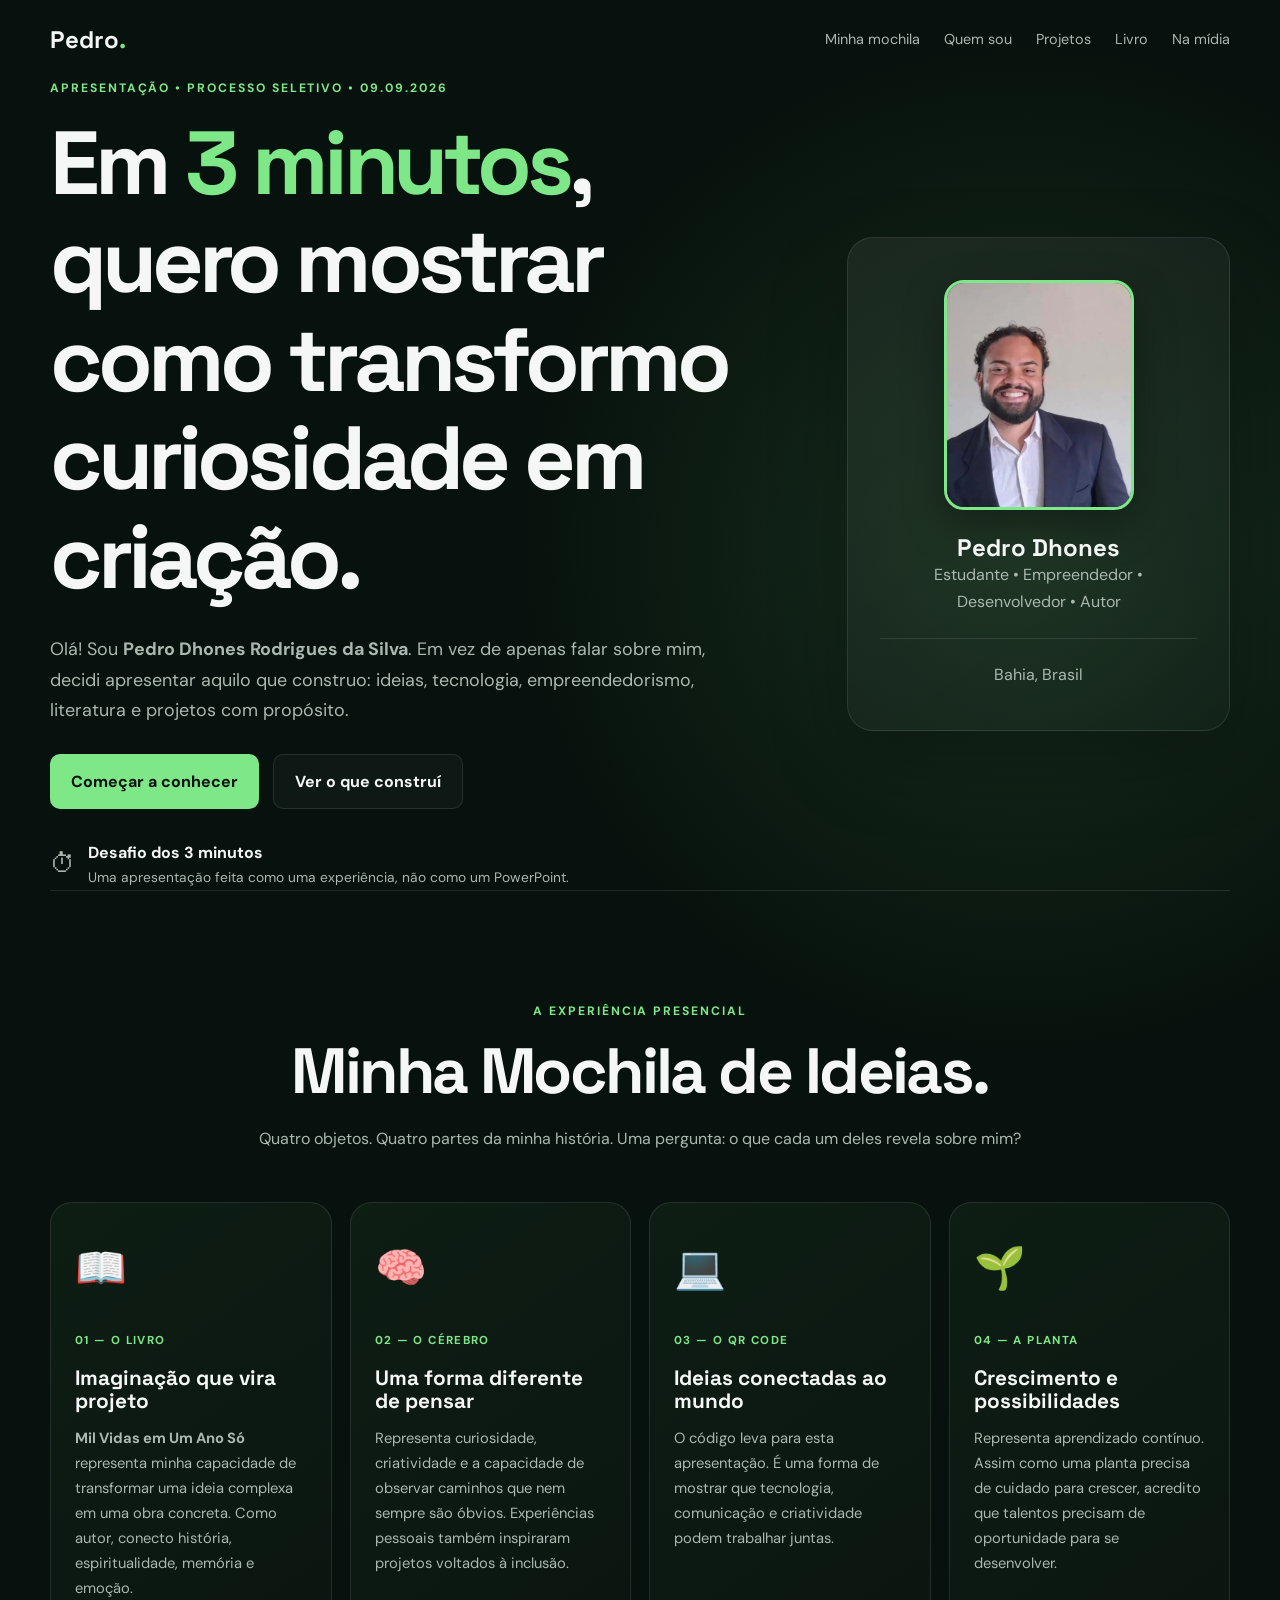
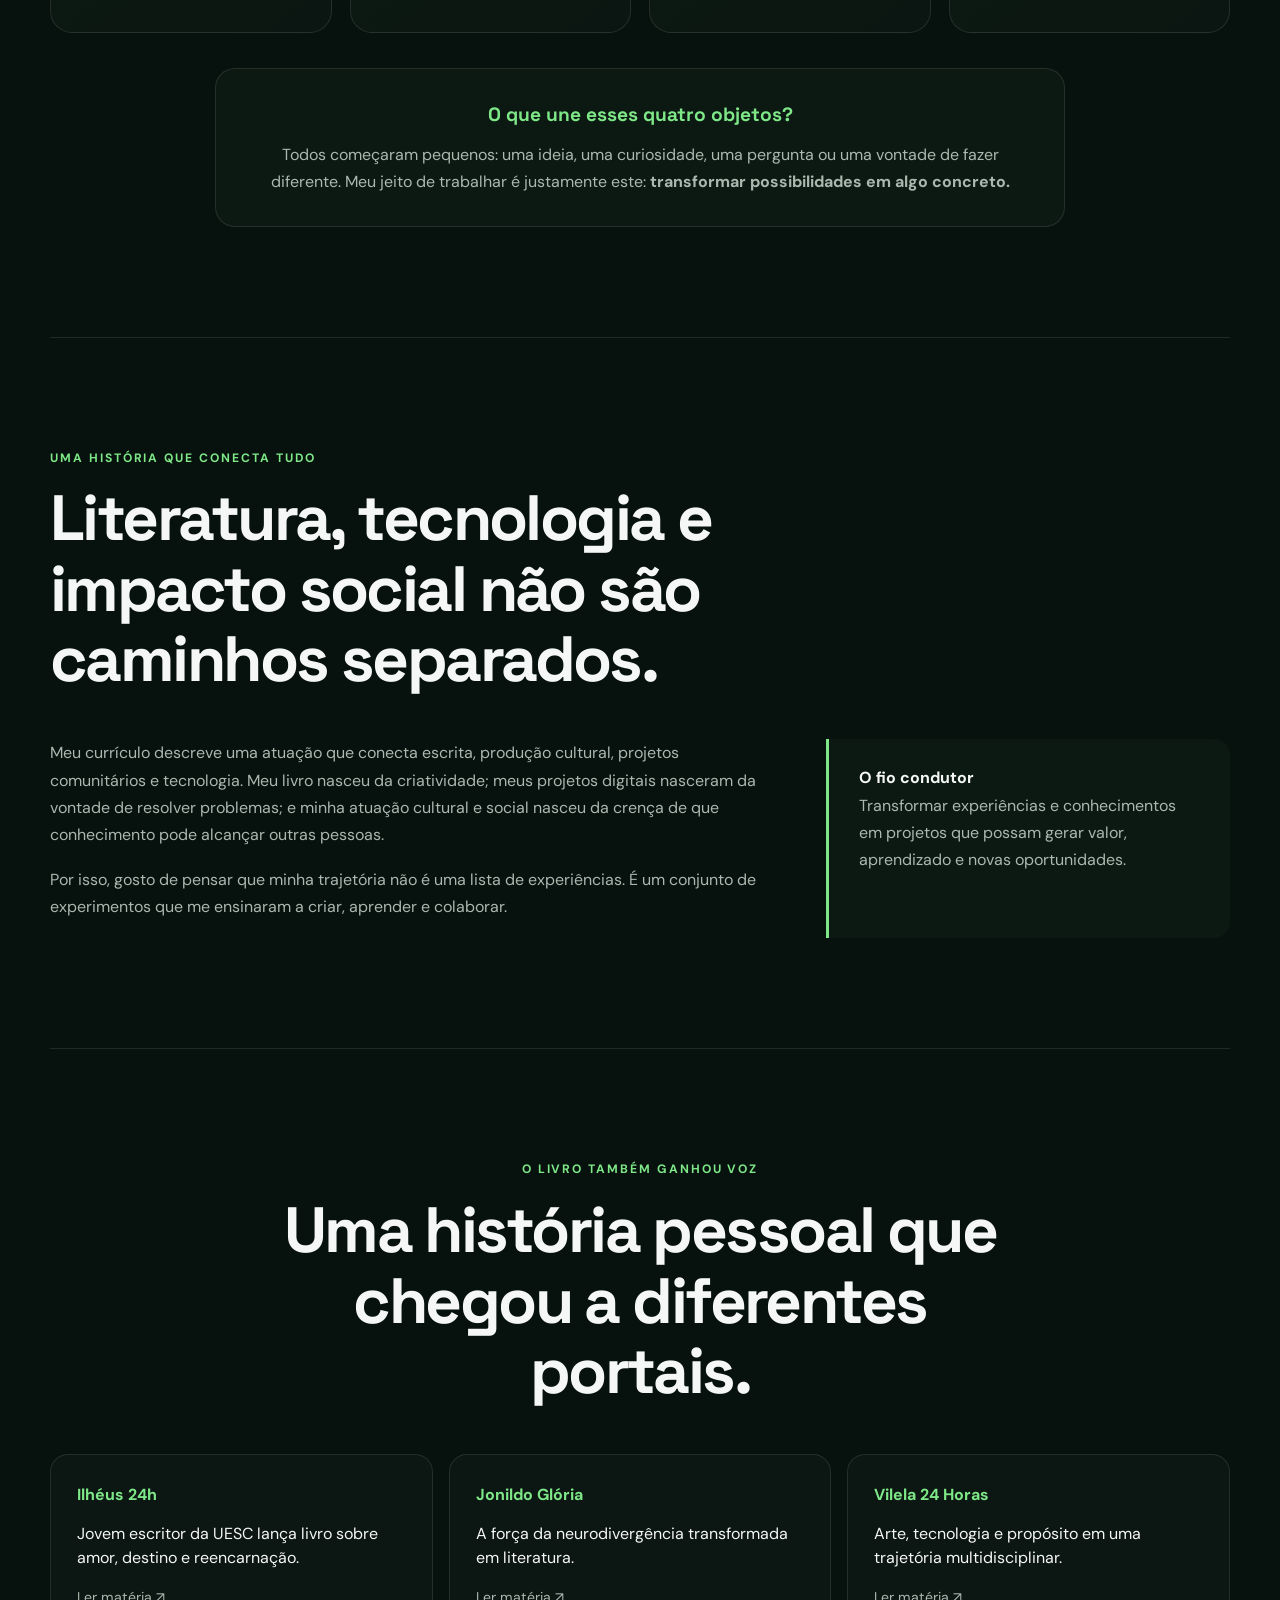
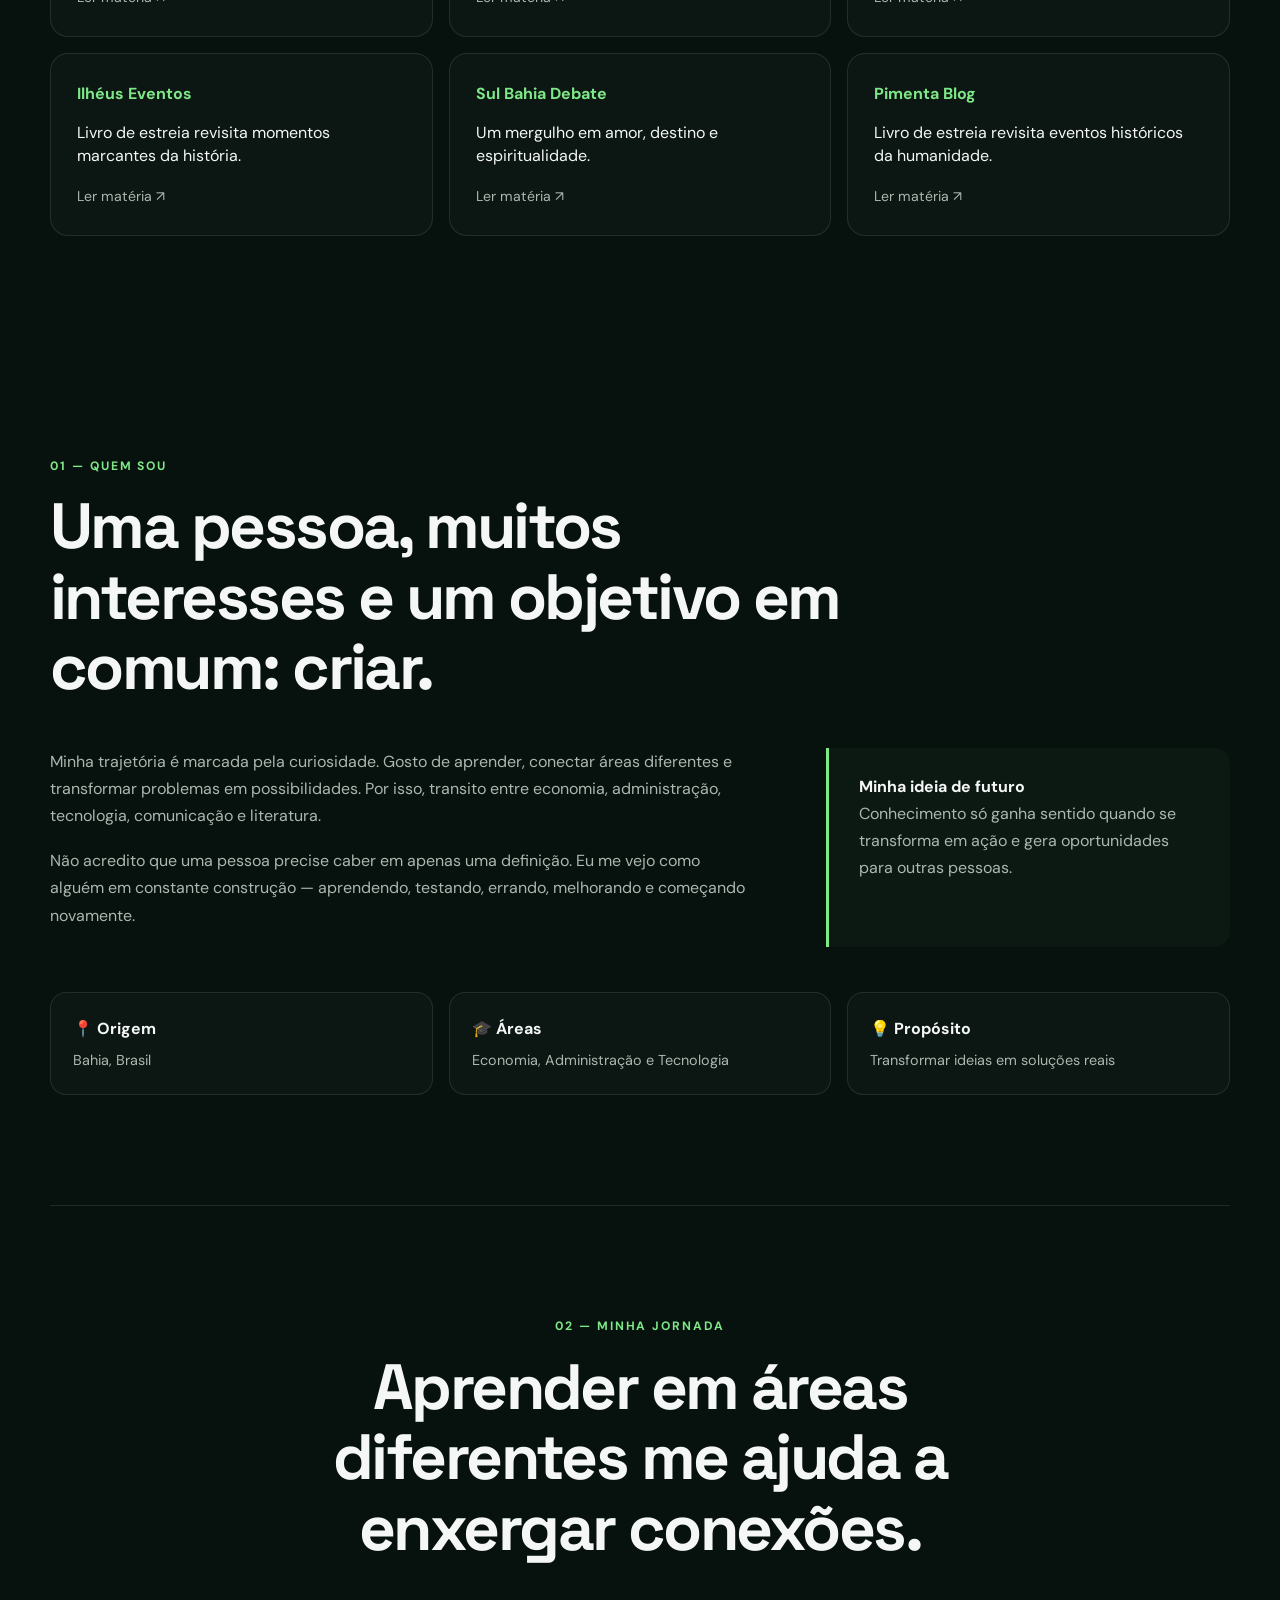
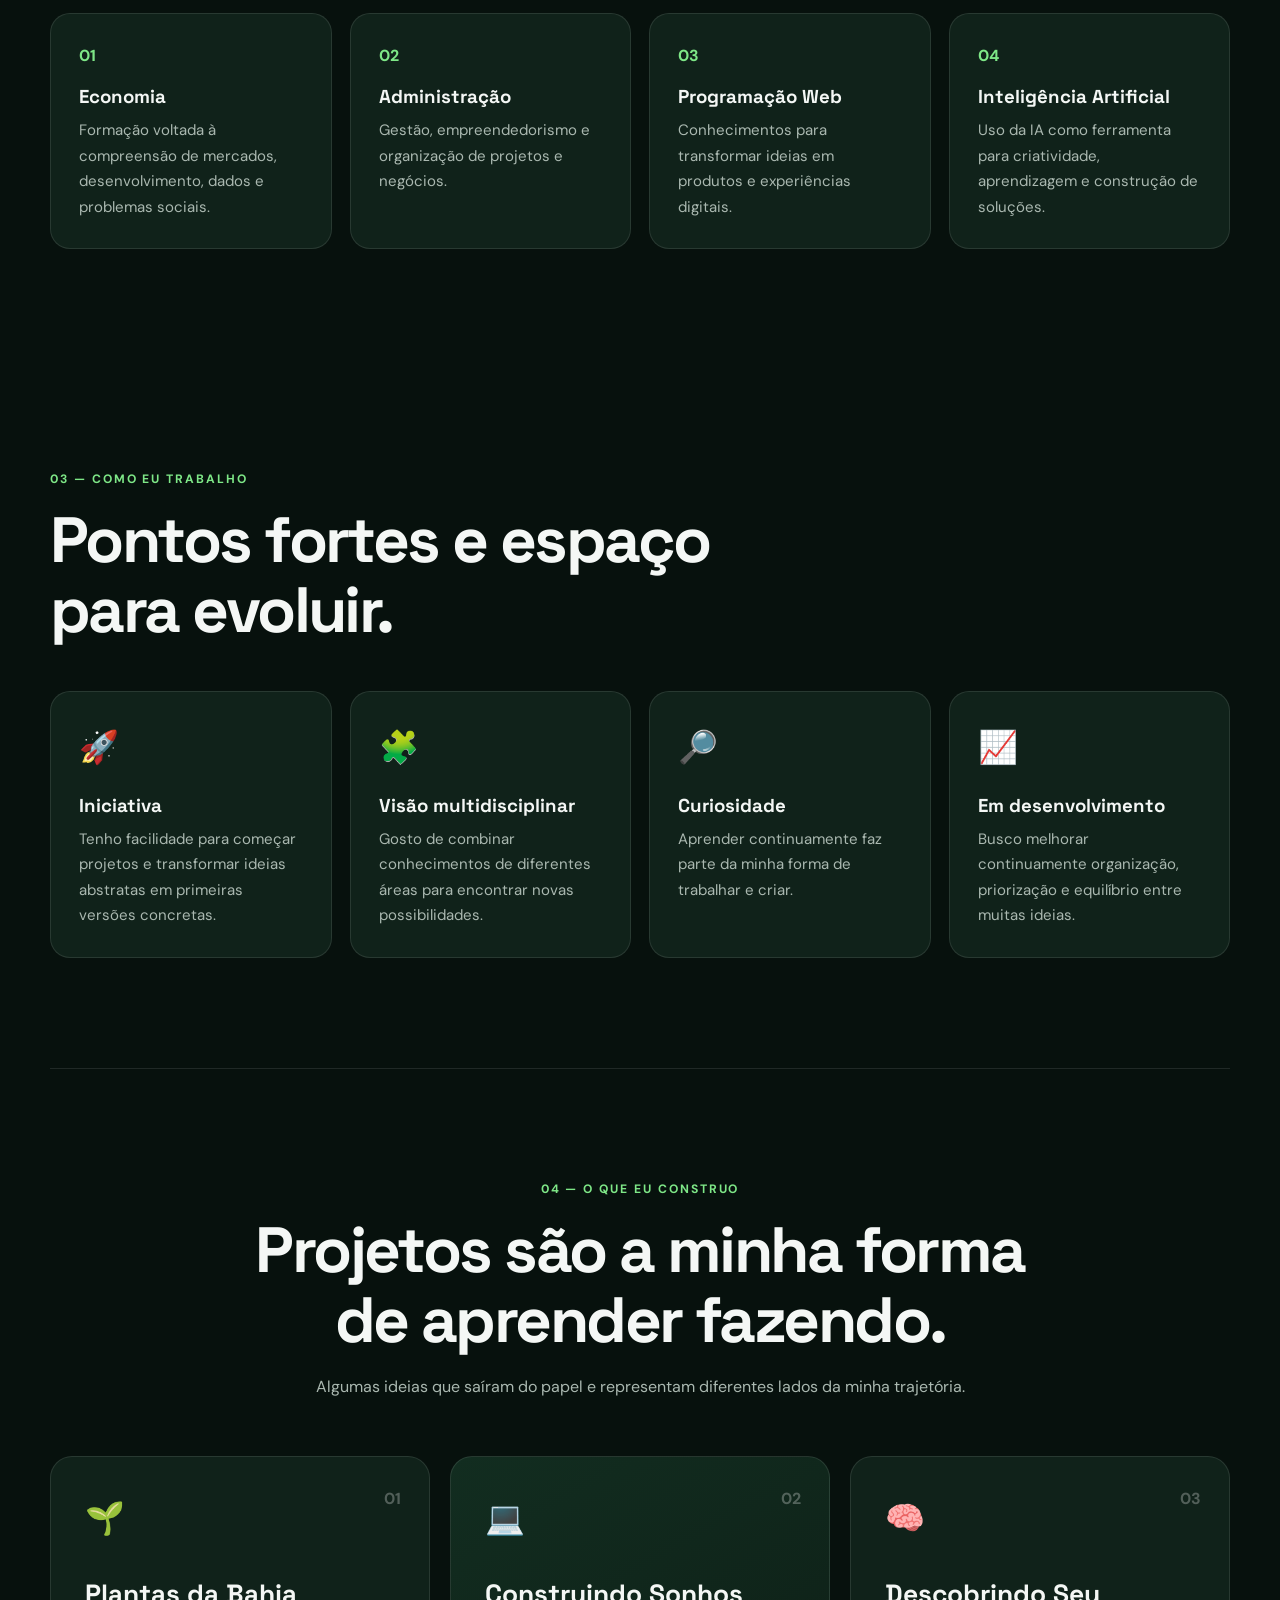
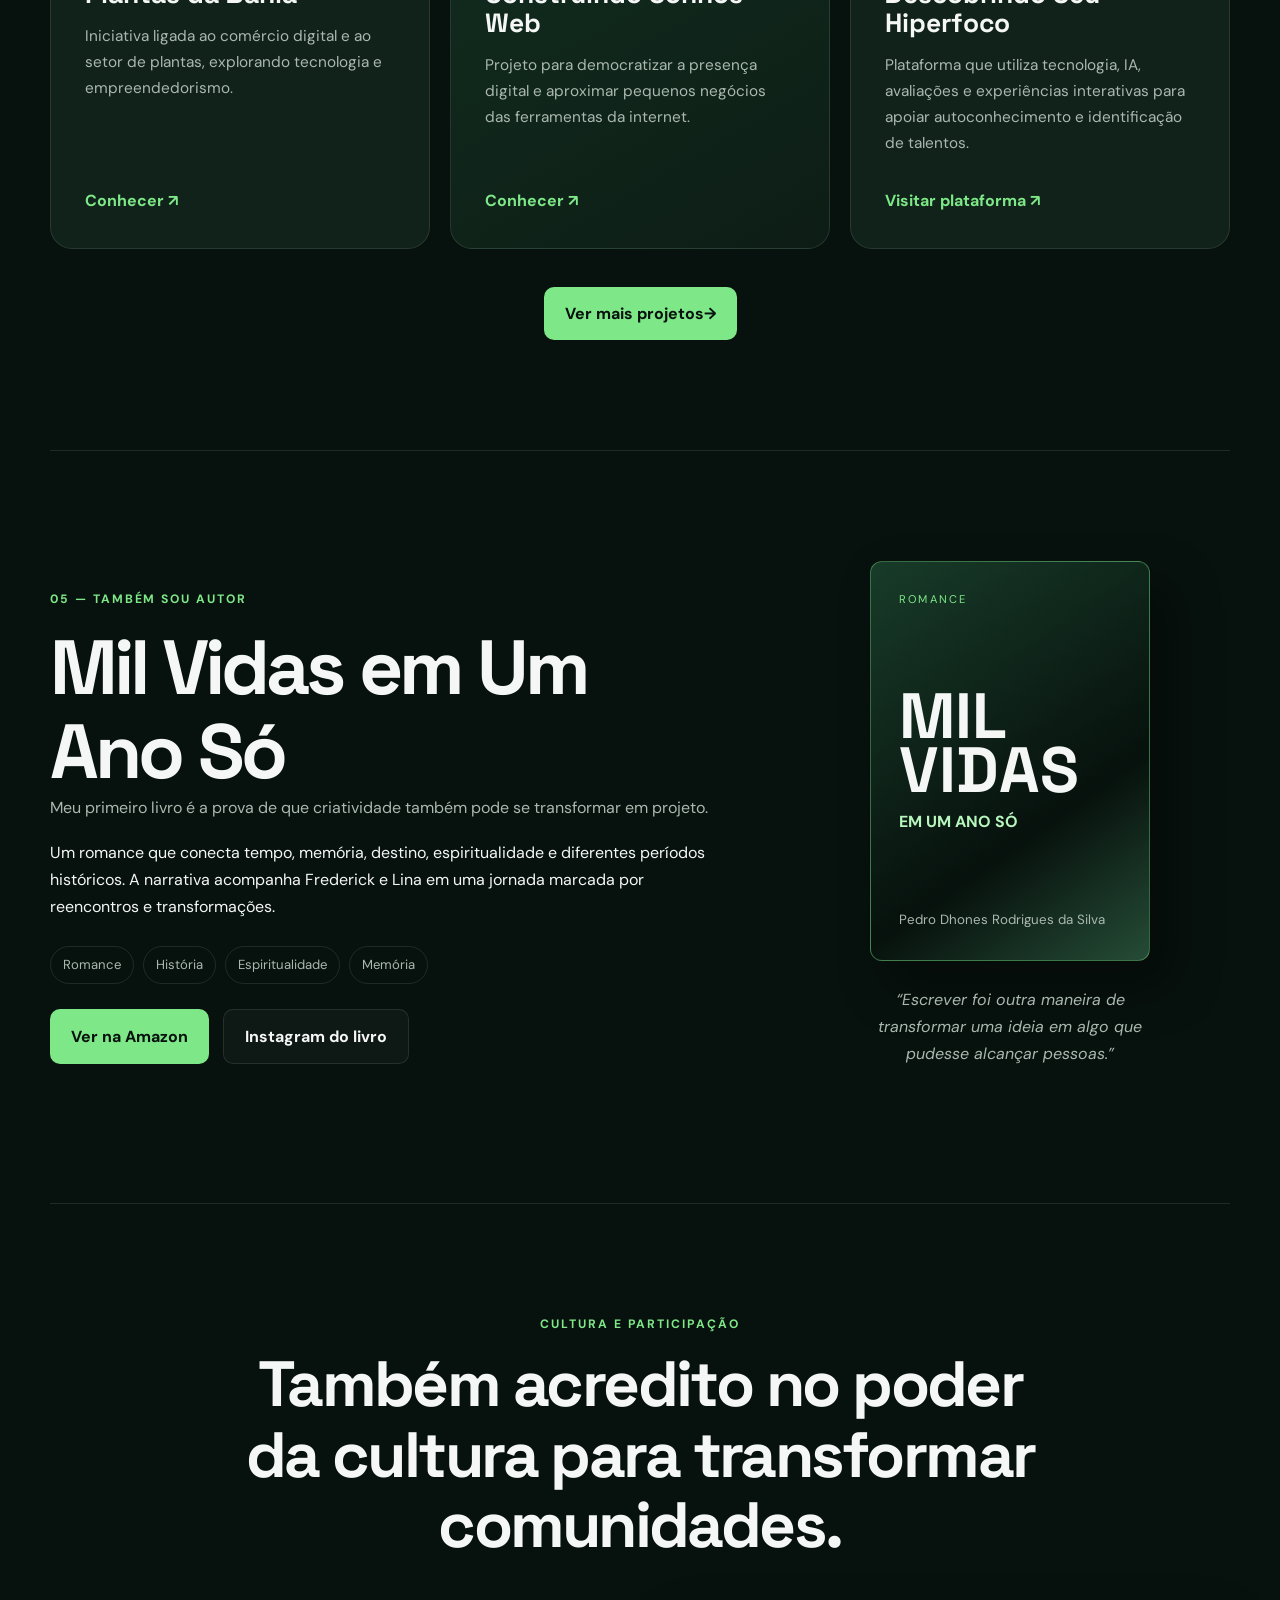
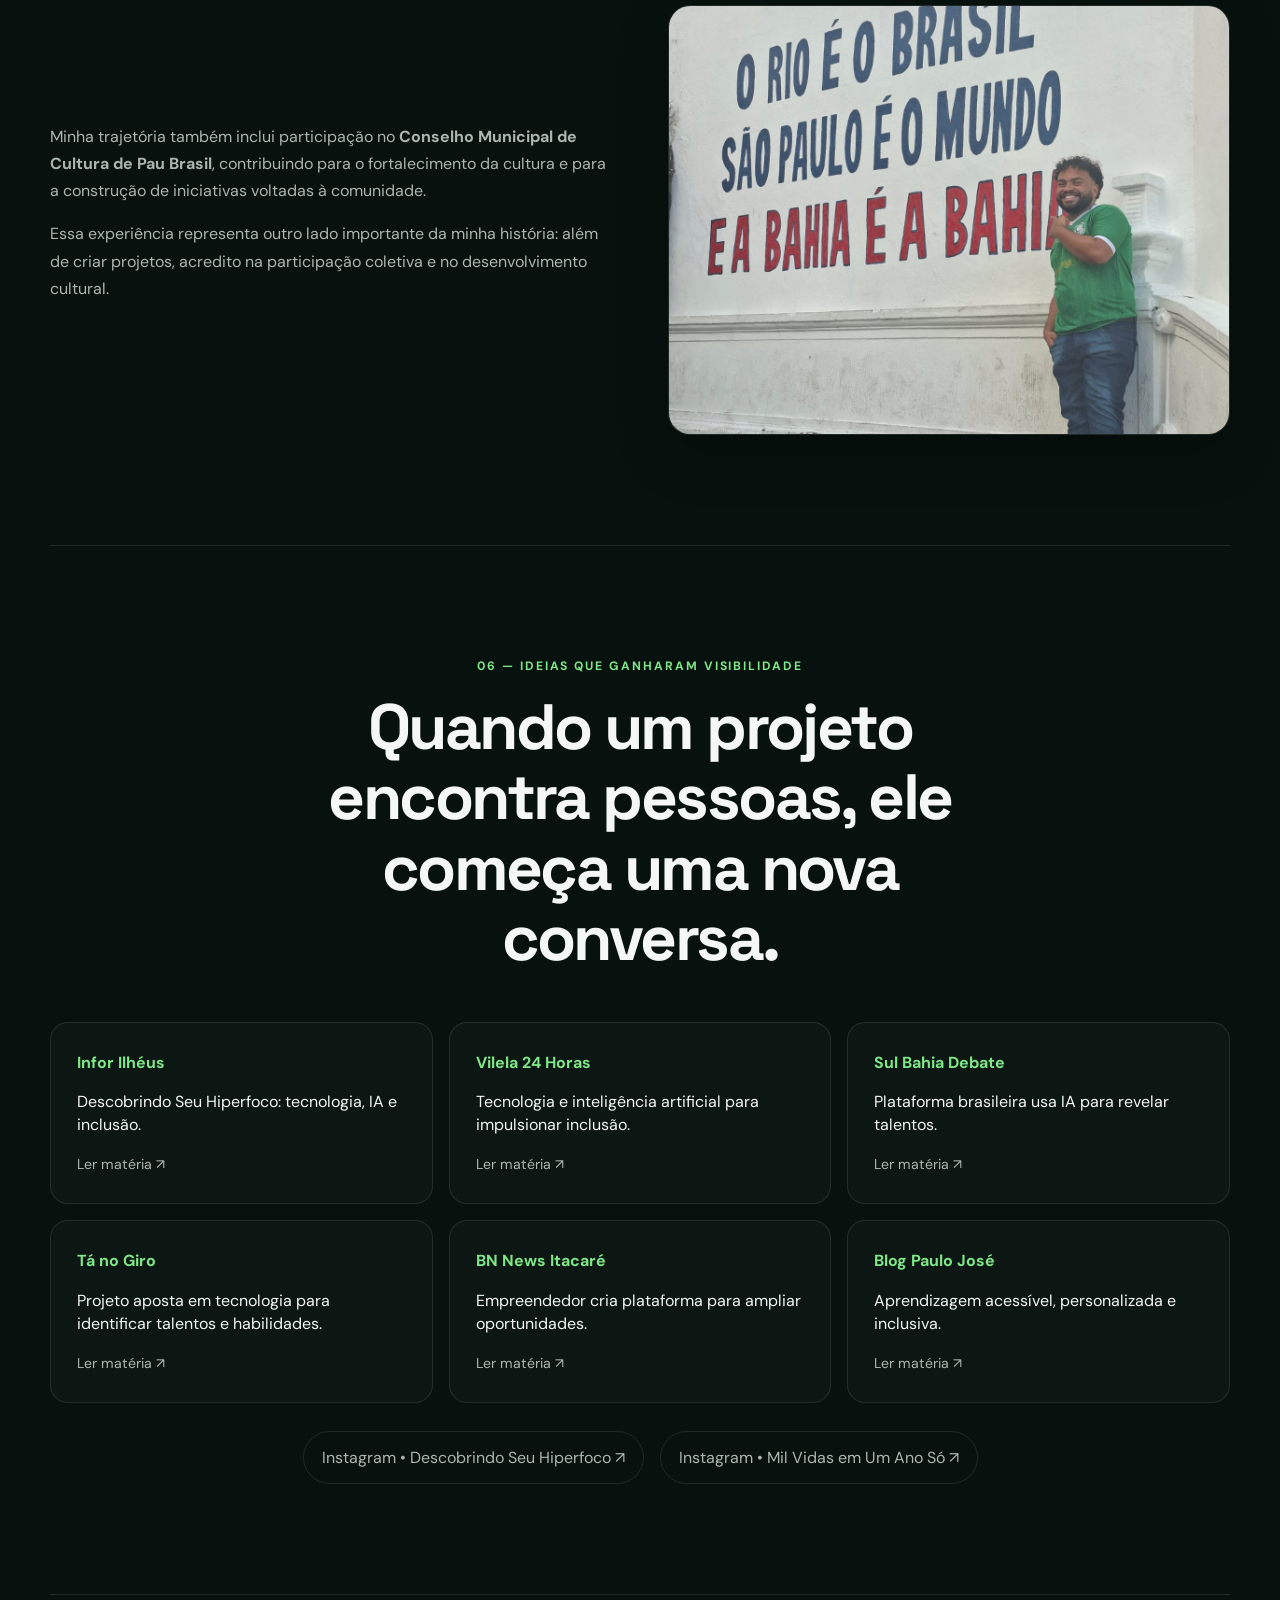
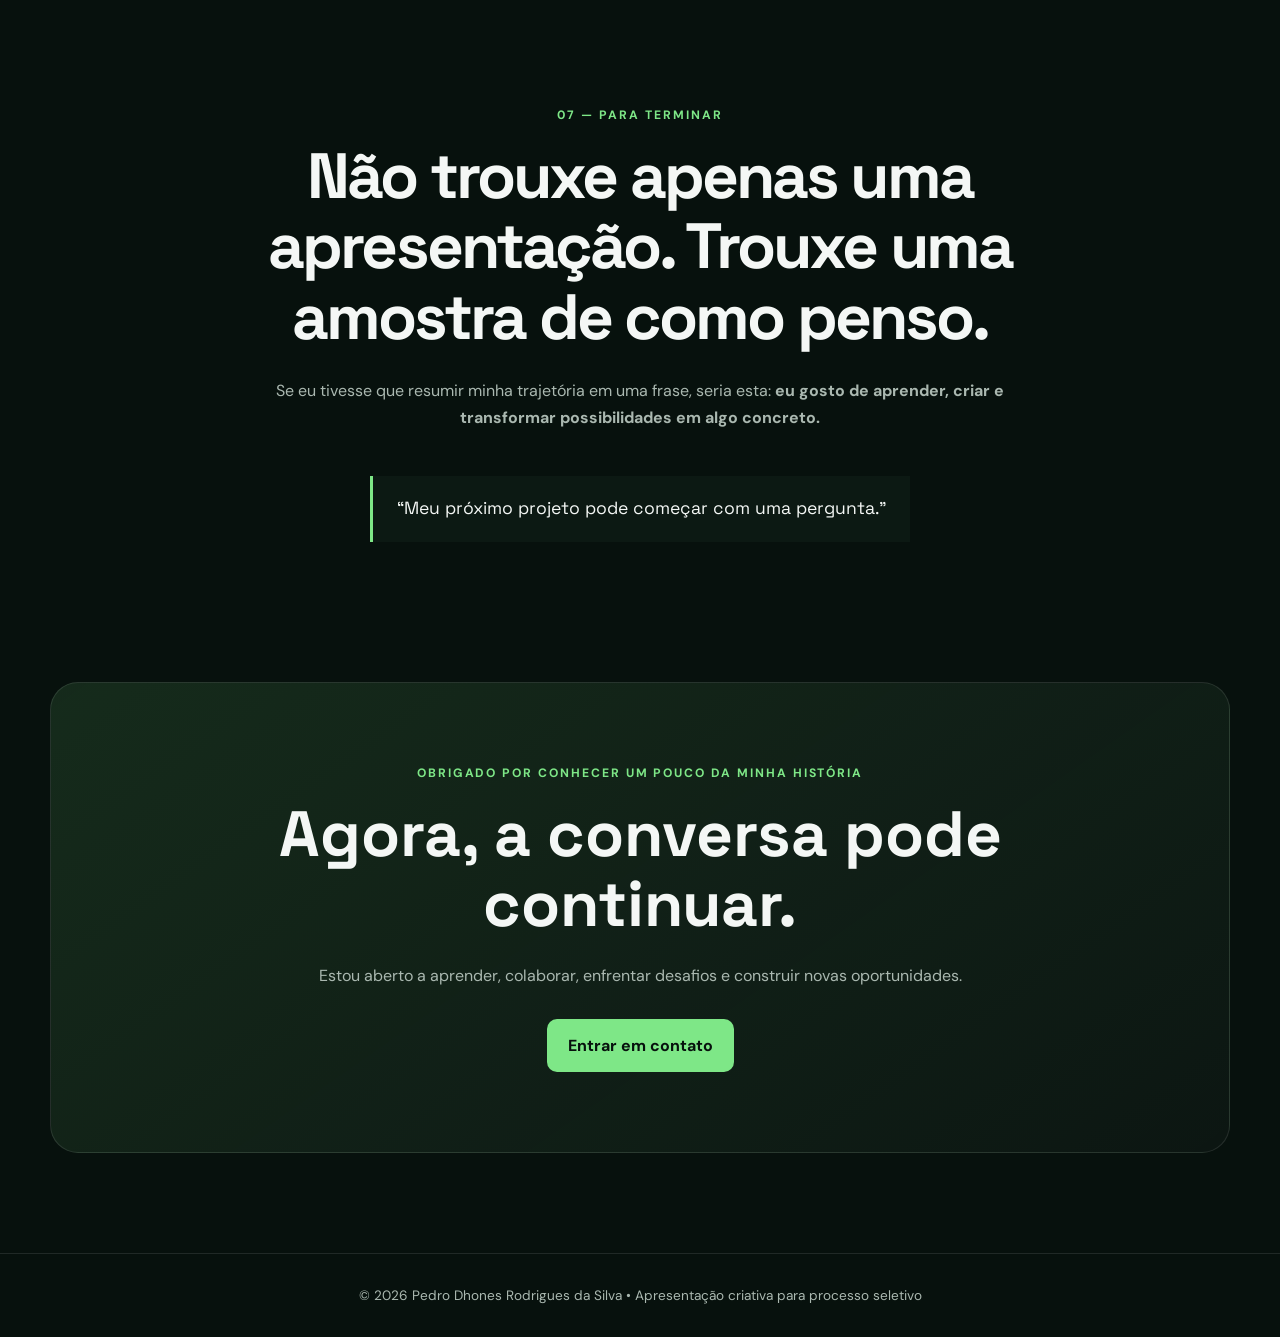
==== commit d689a73f: "Remover imagens extras da seção do livro e manter apenas a capa frontal" ====
--- a/index.html
+++ b/index.html
@@ -112,7 +112,7 @@
   <div class="book-tags"><span>Romance</span><span>História</span><span>Espiritualidade</span><span>Memória</span></div>
   <div class="buttons"><a class="btn primary" href="https://www.amazon.com.br/dp/B0FYCX7732" target="_blank" rel="noopener">Ver na Amazon</a><a class="btn secondary" href="https://www.instagram.com/milvidasemanoso/" target="_blank" rel="noopener">Instagram do livro</a></div>
  </div>
- <div class="book-visual"><img class="book-real-image" src="img/livro.jpg" alt="Capa do livro Mil Vidas em Um Ano Só"><img class="book-real-image secondary-book" src="img/milvidas2.0.jpg" alt="Mil Vidas em Um Ano Só"><div class="book-cover"><span>ROMANCE</span><strong>MIL<br>VIDAS</strong><em>EM UM ANO SÓ</em><small>Pedro Dhones Rodrigues da Silva</small></div><p>“Escrever foi outra maneira de transformar uma ideia em algo que pudesse alcançar pessoas.”</p></div>
+ <div class="book-visual"><div class="book-cover"><span>ROMANCE</span><strong>MIL<br>VIDAS</strong><em>EM UM ANO SÓ</em><small>Pedro Dhones Rodrigues da Silva</small></div><p>“Escrever foi outra maneira de transformar uma ideia em algo que pudesse alcançar pessoas.”</p></div>
 </section>
 
 <section class="section council-section"><div class="section-heading center"><p class="eyebrow">CULTURA E PARTICIPAÇÃO</p><h2>Também acredito no poder da cultura para transformar comunidades.</h2></div><div class="council-grid"><div><p>Minha trajetória também inclui participação no <strong>Conselho Municipal de Cultura de Pau Brasil</strong>, contribuindo para o fortalecimento da cultura e para a construção de iniciativas voltadas à comunidade.</p><p>Essa experiência representa outro lado importante da minha história: além de criar projetos, acredito na participação coletiva e no desenvolvimento cultural.</p></div><img src="img/WhatsApp%20Image%202026-01-12%20at%2022.07.26.jpeg" alt="Pedro Dhones em atividade relacionada ao Conselho Municipal de Cultura"></div></section>
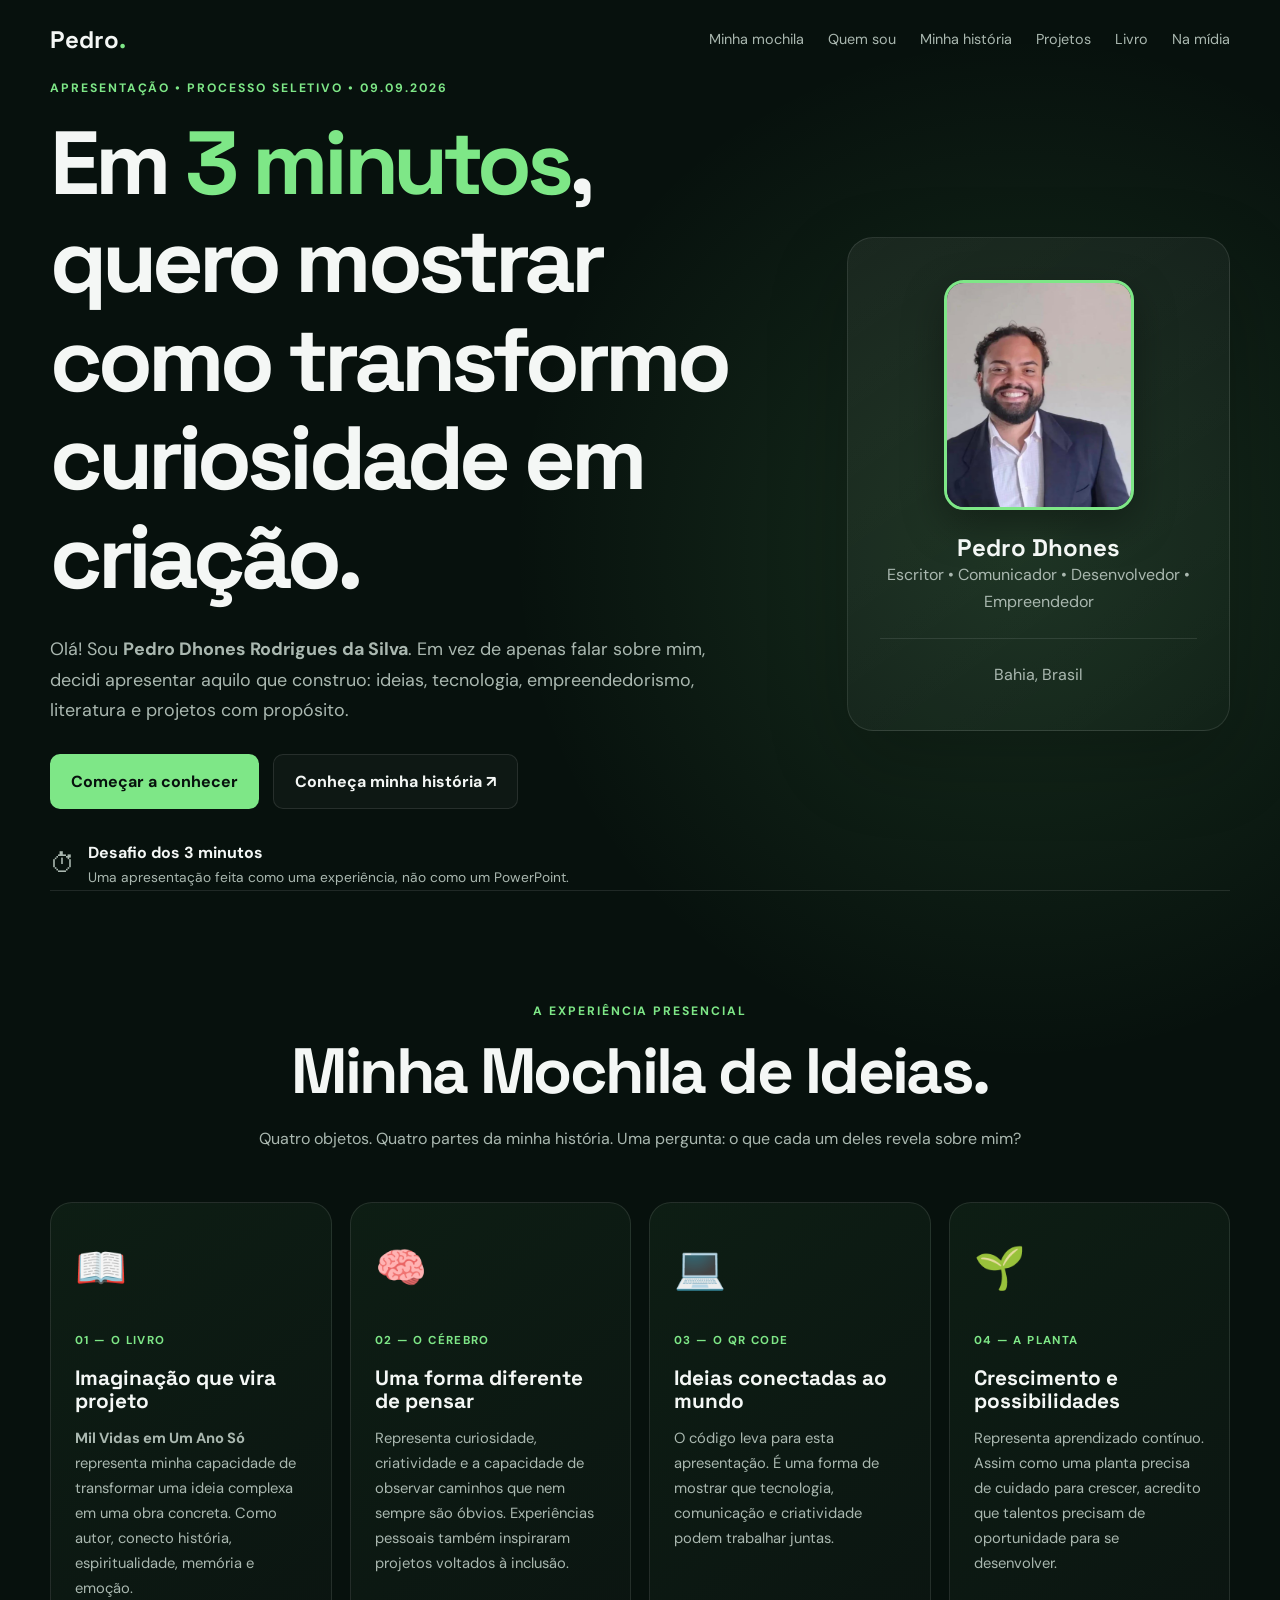
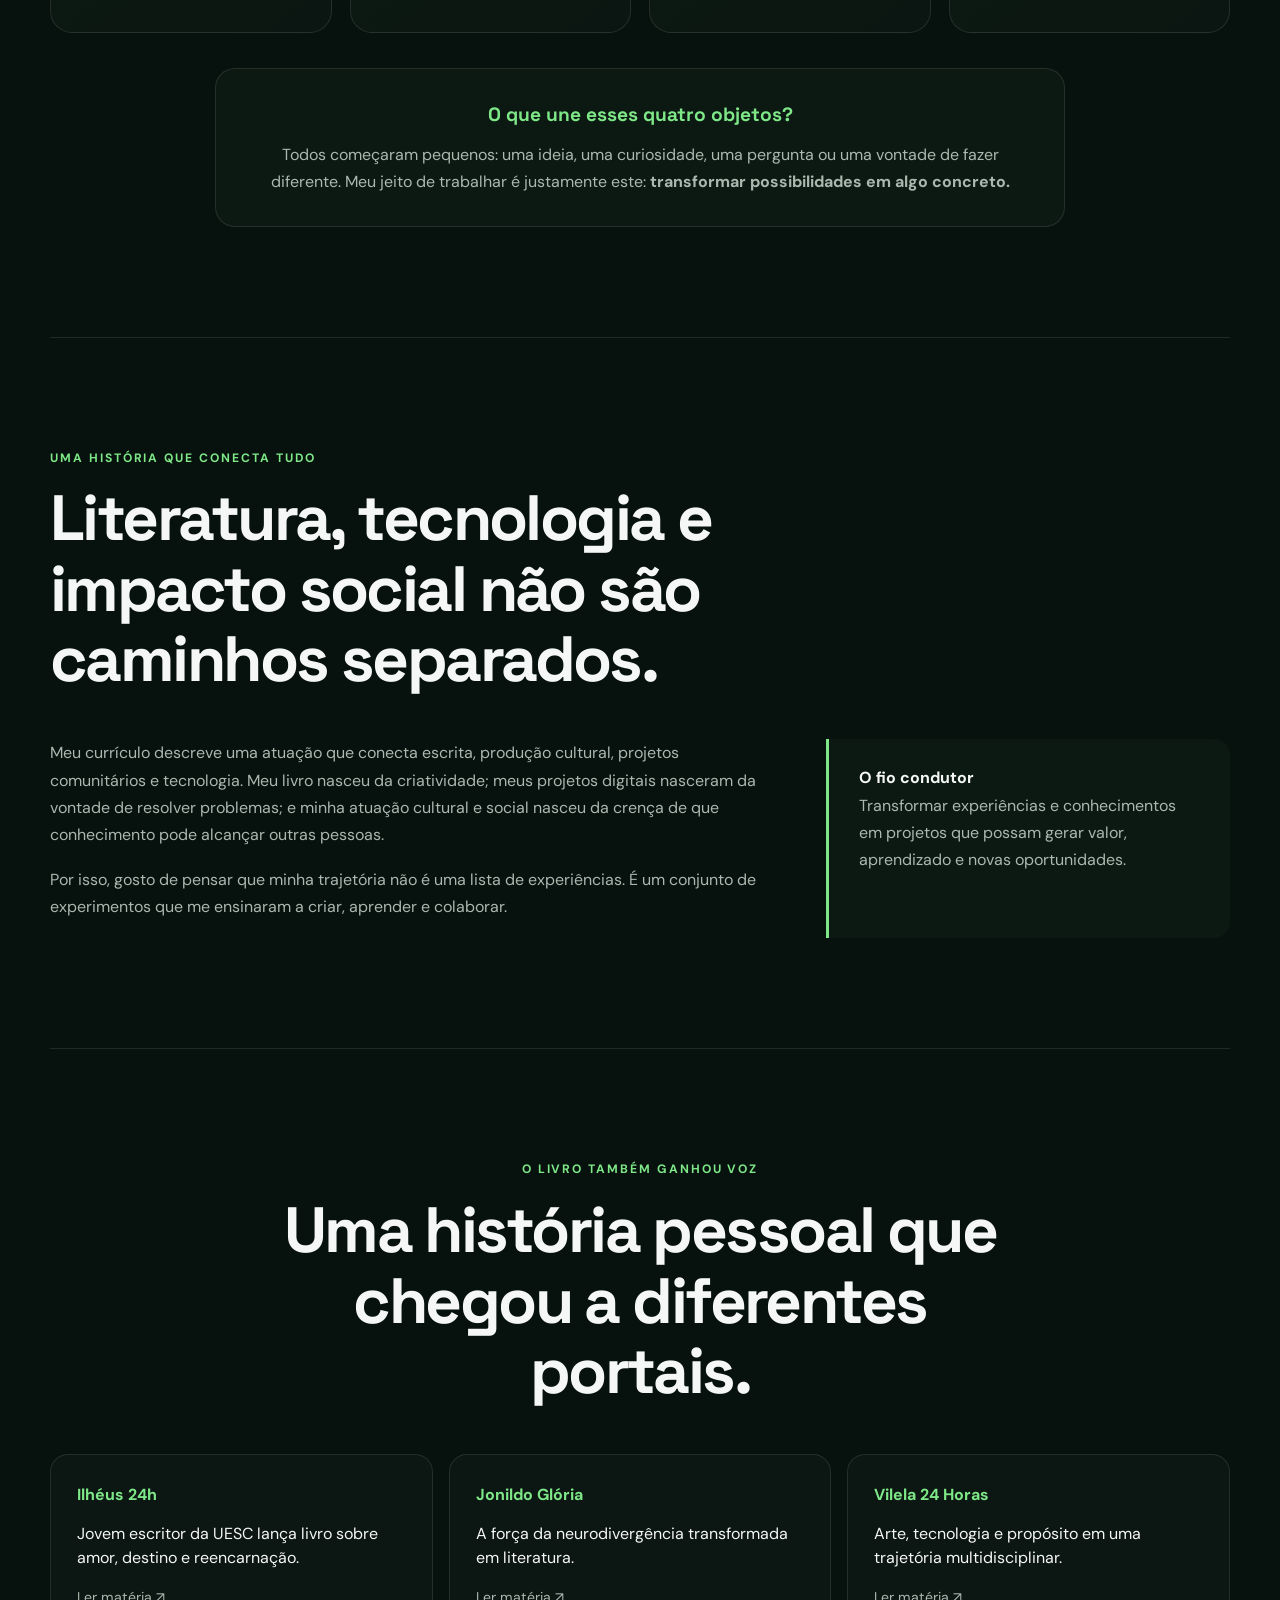
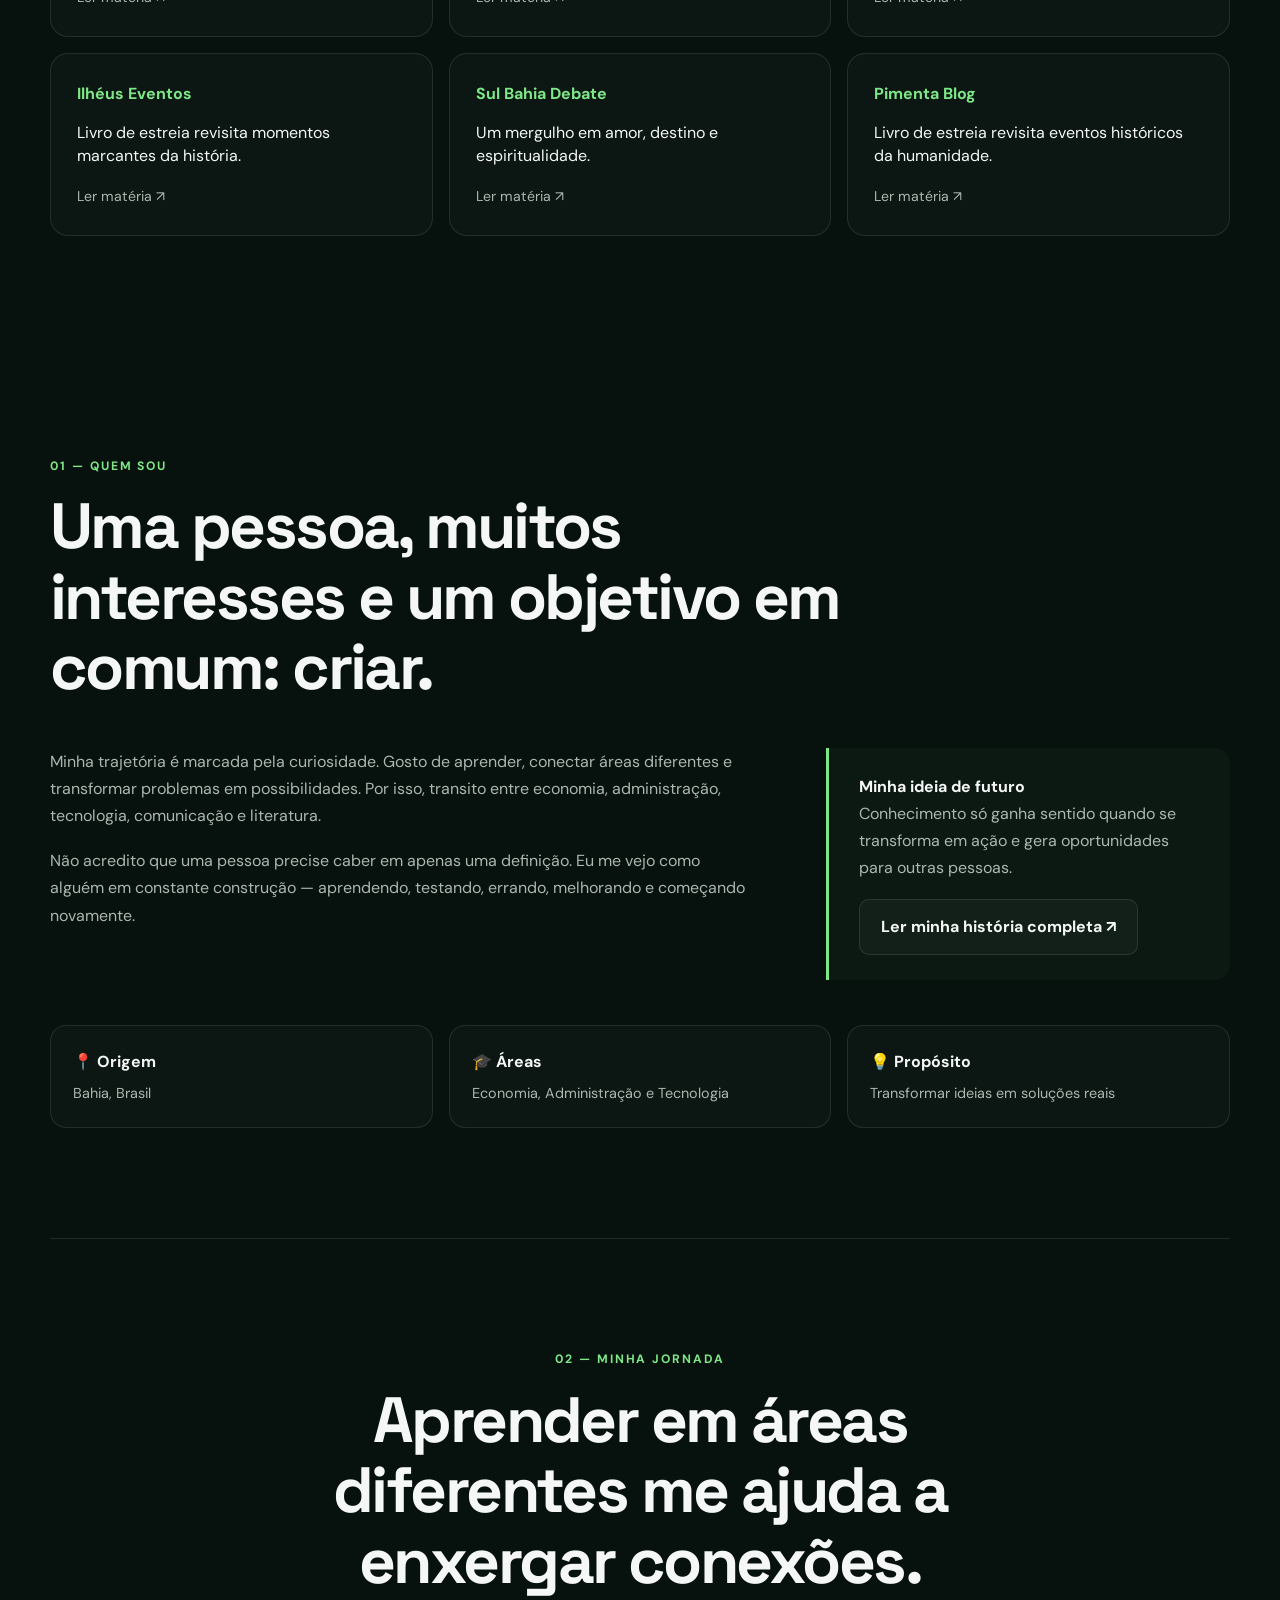
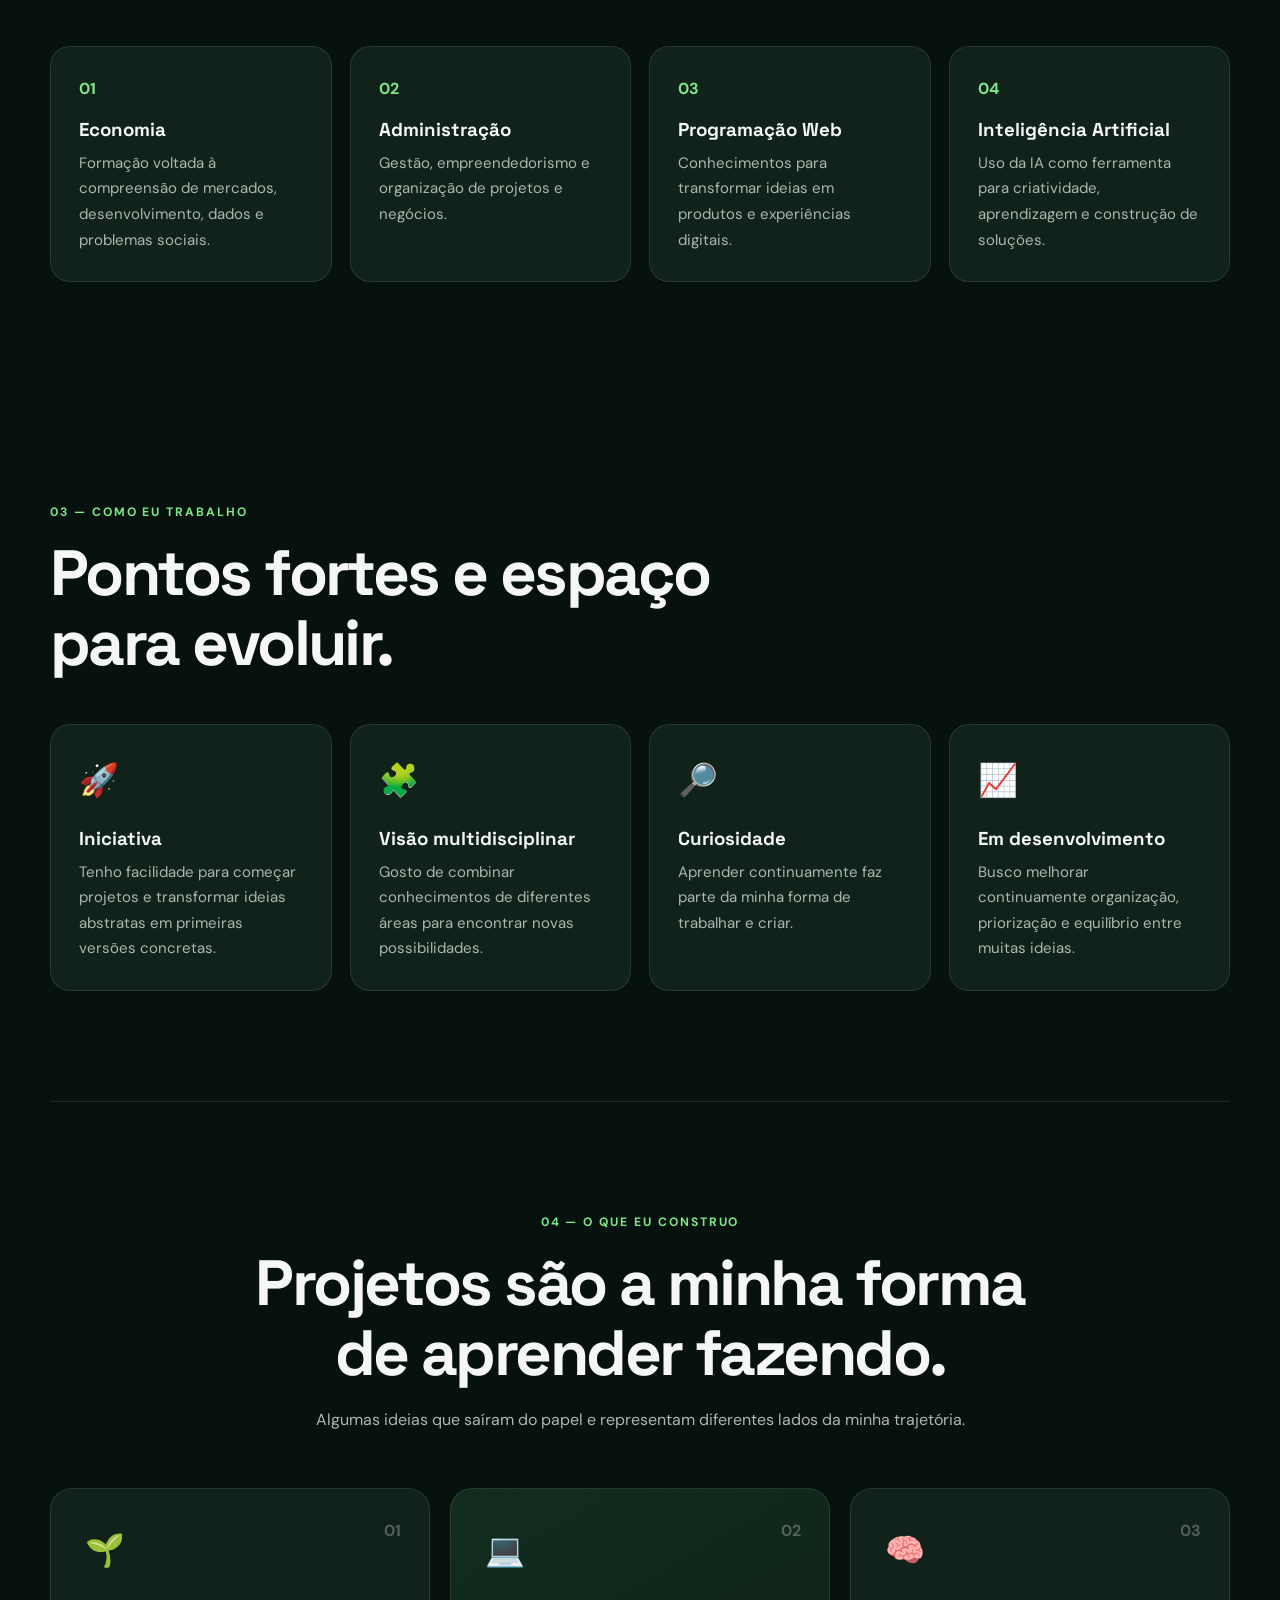
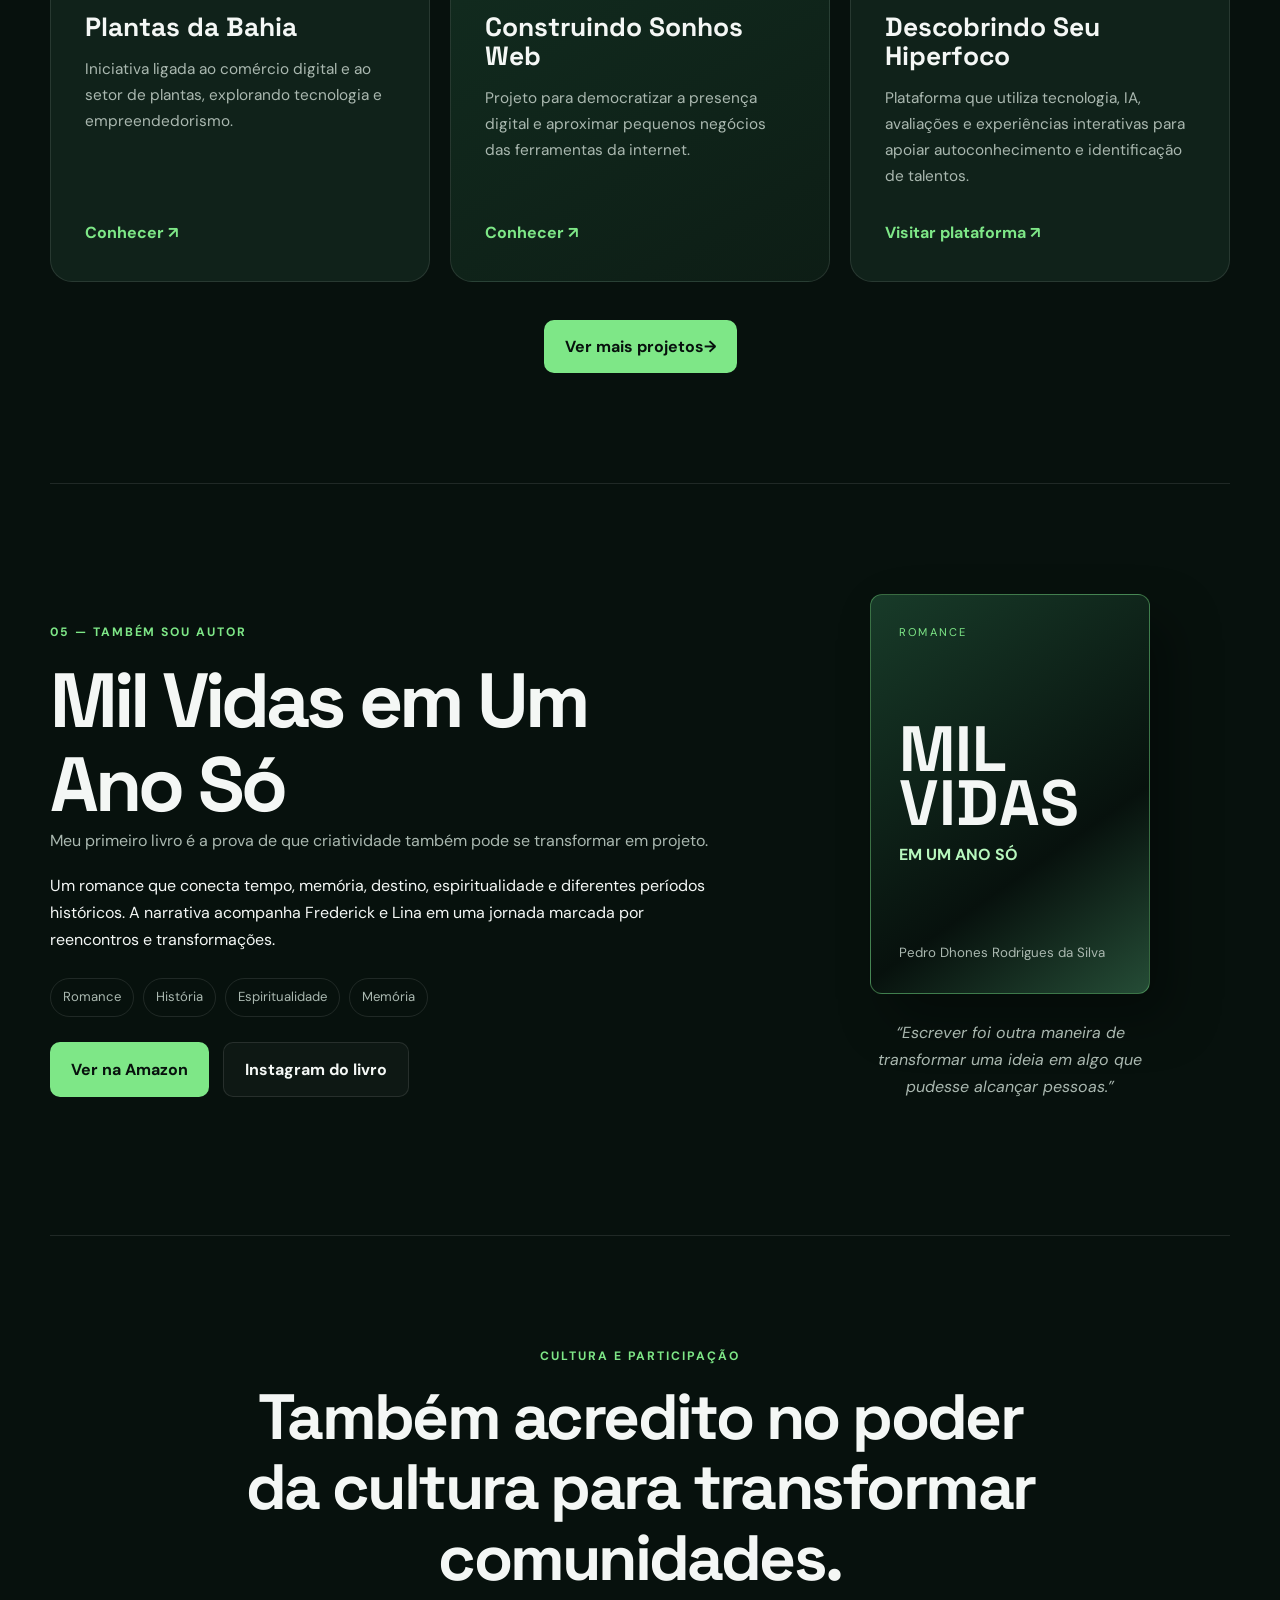
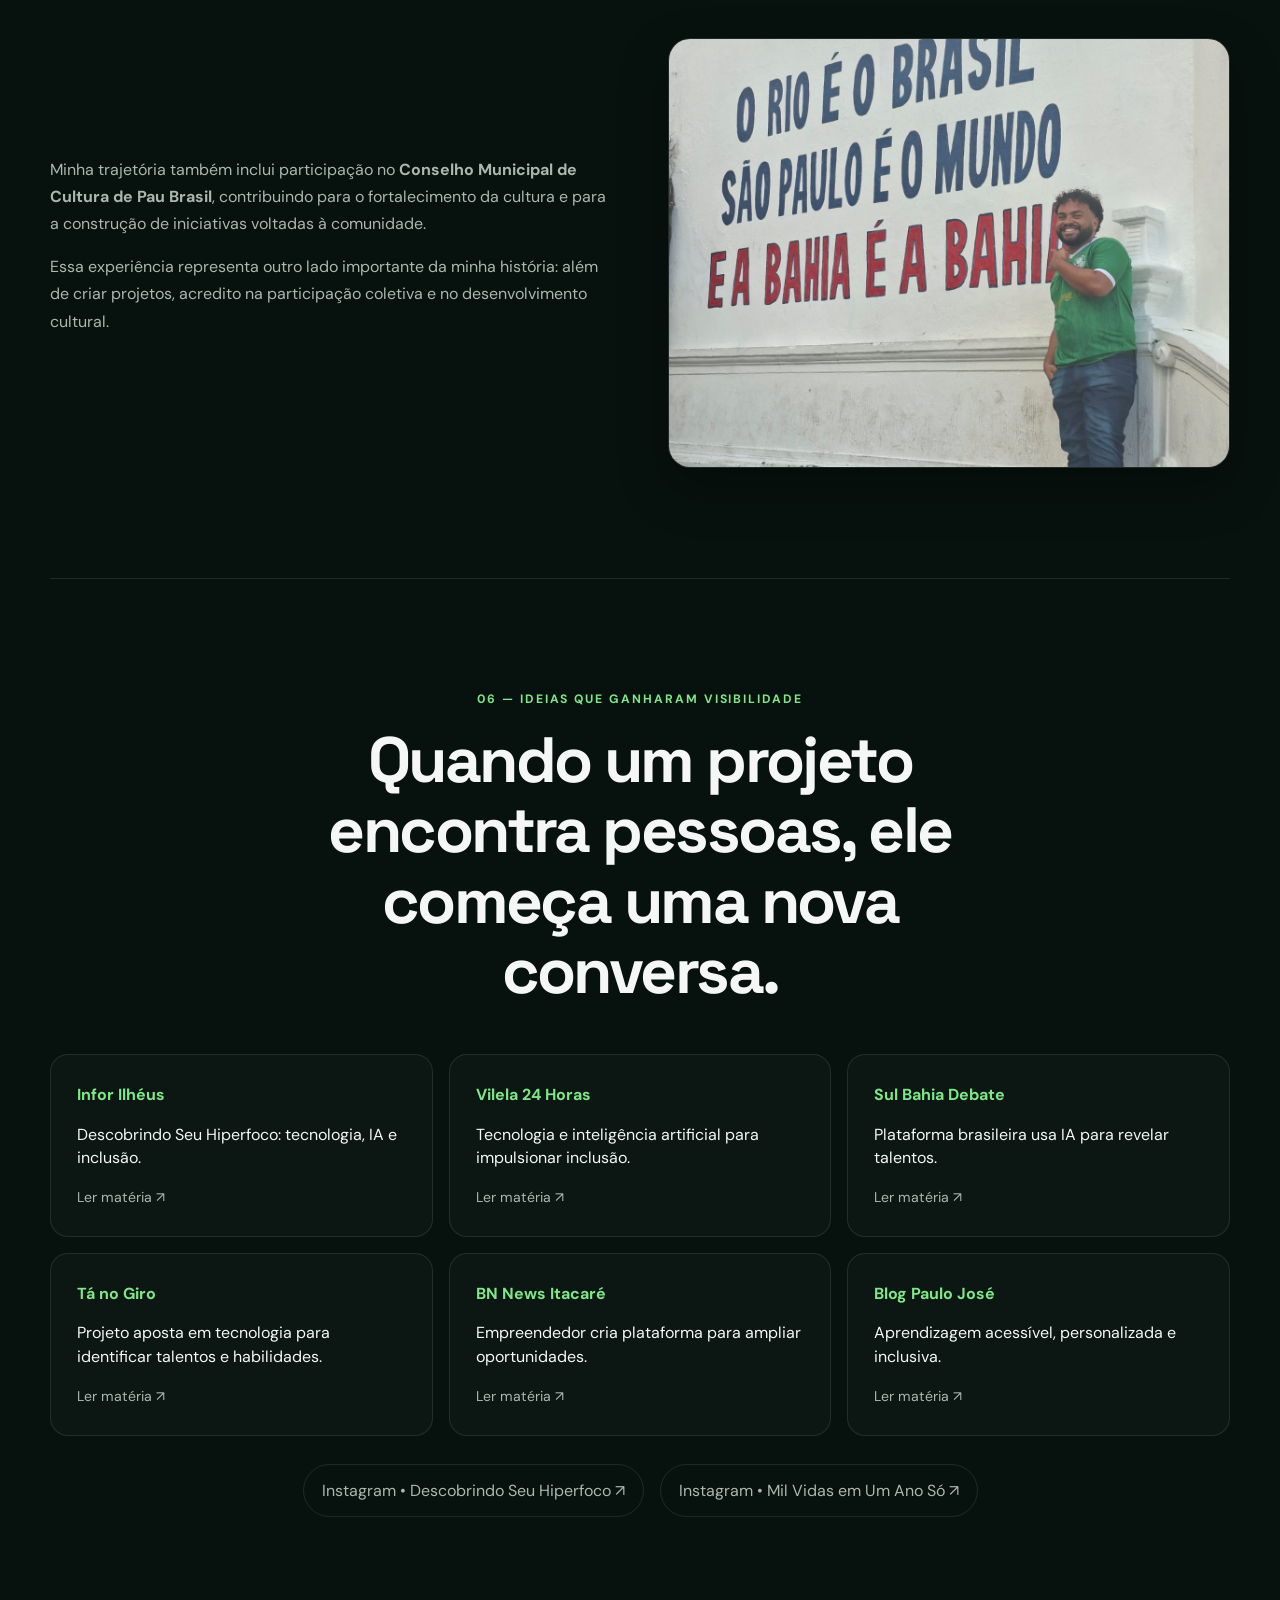
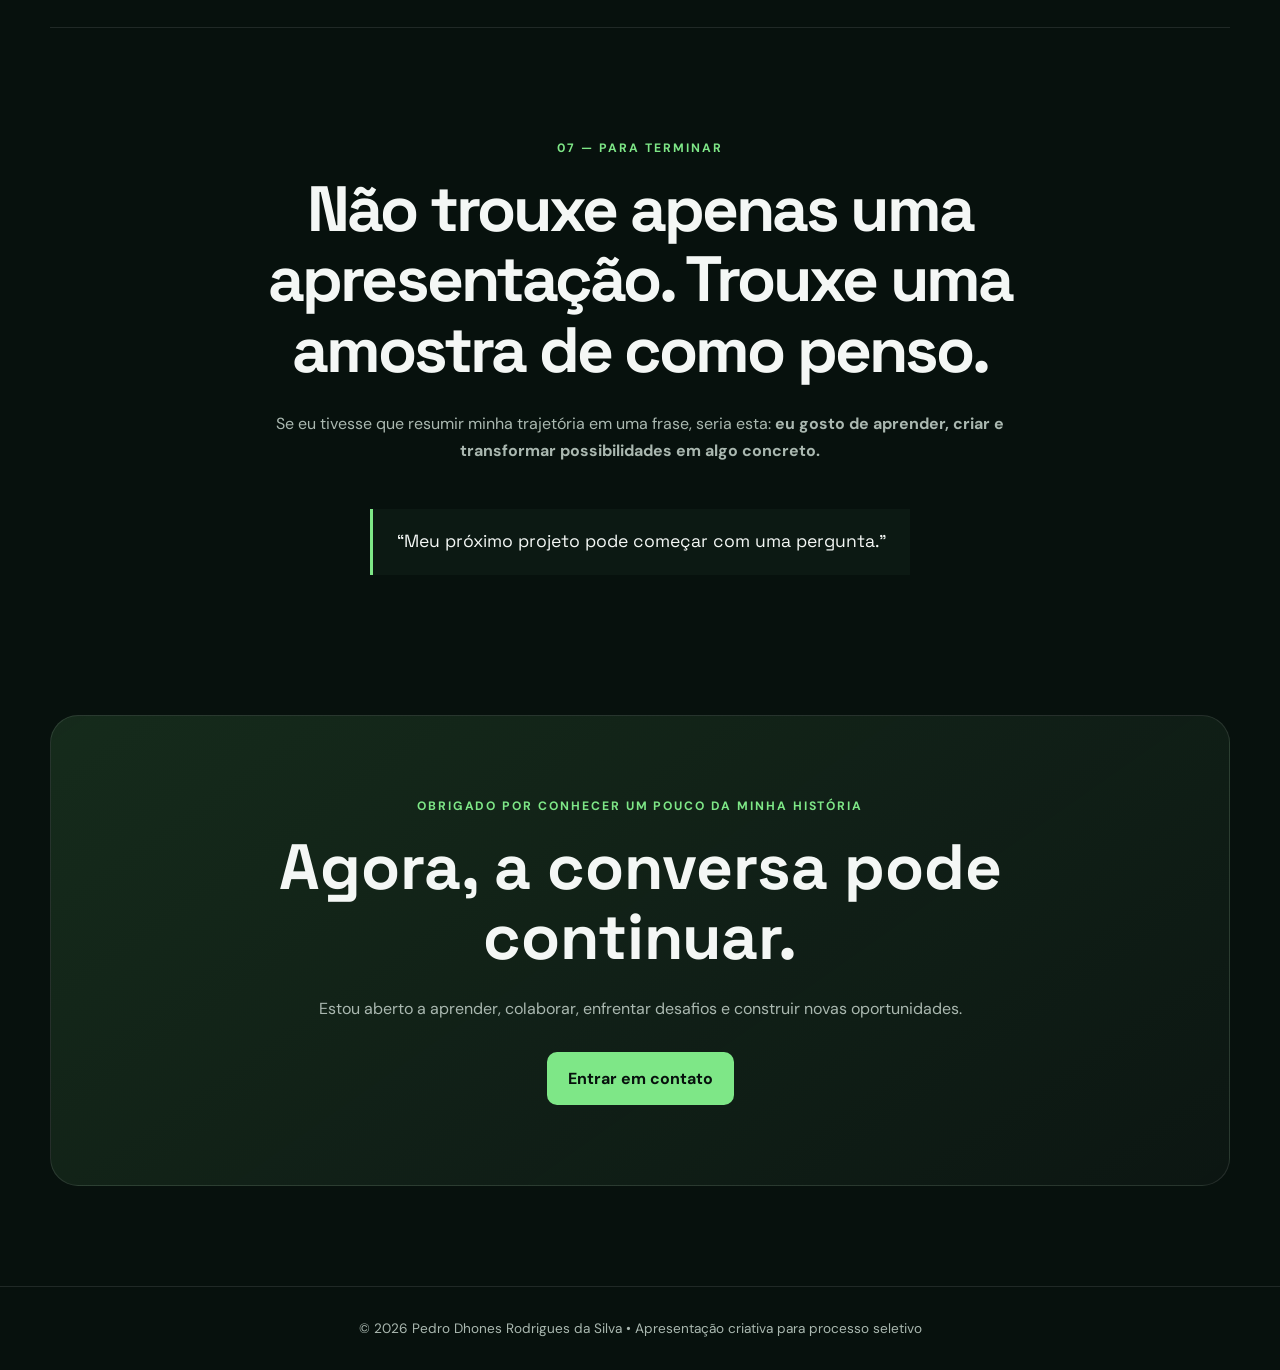
==== commit 4346c2b0: "Adicionar botão e página dedicada à história de Pedro Dhones" ====
--- a/index.html
+++ b/index.html
@@ -11,7 +11,7 @@
 <header class="navbar">
   <a class="logo" href="#inicio">Pedro<span>.</span></a>
   <nav>
-    <a href="#mochila">Minha mochila</a><a href="#sobre">Quem sou</a><a href="#projetos">Projetos</a><a href="#livro">Livro</a><a href="#destaques">Na mídia</a>
+    <a href="#mochila">Minha mochila</a><a href="#sobre">Quem sou</a><a href="historia.html">Minha história</a><a href="#projetos">Projetos</a><a href="#livro">Livro</a><a href="#destaques">Na mídia</a>
   </nav>
 </header>
 
@@ -23,14 +23,14 @@
     <p class="hero-text">Olá! Sou <strong>Pedro Dhones Rodrigues da Silva</strong>. Em vez de apenas falar sobre mim, decidi apresentar aquilo que construo: ideias, tecnologia, empreendedorismo, literatura e projetos com propósito.</p>
     <div class="buttons">
       <a class="btn primary" href="#sobre">Começar a conhecer</a>
-      <a class="btn secondary" href="#projetos">Ver o que construí</a>
+      <a class="btn secondary" href="historia.html">Conheça minha história ↗</a>
     </div>
     <div class="three-minutes"><span>⏱</span><div><strong>Desafio dos 3 minutos</strong><small>Uma apresentação feita como uma experiência, não como um PowerPoint.</small></div></div>
   </div>
   <aside class="hero-card">
     <div class="profile-photo"><img src="img/pedro.jpg" alt="Pedro Dhones Rodrigues da Silva"></div>
     <h2>Pedro Dhones</h2>
-    <p>Estudante • Empreendedor • Desenvolvedor • Autor</p>
+    <p>Escritor • Comunicador • Desenvolvedor • Empreendedor</p>
     <div class="mini-line"></div>
     <span>Bahia, Brasil</span>
   </aside>
@@ -64,7 +64,7 @@
     <p>Minha trajetória é marcada pela curiosidade. Gosto de aprender, conectar áreas diferentes e transformar problemas em possibilidades. Por isso, transito entre economia, administração, tecnologia, comunicação e literatura.</p>
     <p>Não acredito que uma pessoa precise caber em apenas uma definição. Eu me vejo como alguém em constante construção — aprendendo, testando, errando, melhorando e começando novamente.</p>
    </div>
-   <div class="highlight-box"><strong>Minha ideia de futuro</strong><p>Conhecimento só ganha sentido quando se transforma em ação e gera oportunidades para outras pessoas.</p></div>
+   <div class="highlight-box"><strong>Minha ideia de futuro</strong><p>Conhecimento só ganha sentido quando se transforma em ação e gera oportunidades para outras pessoas.</p><a class="btn secondary" href="historia.html">Ler minha história completa ↗</a></div>
  </div>
  <div class="identity-grid">
    <div><b>📍 Origem</b><span>Bahia, Brasil</span></div>
@@ -144,4 +144,4 @@
 </section>
 </main>
 <footer><p>© 2026 Pedro Dhones Rodrigues da Silva • Apresentação criativa para processo seletivo</p></footer>
-</body></html>+</body></html>
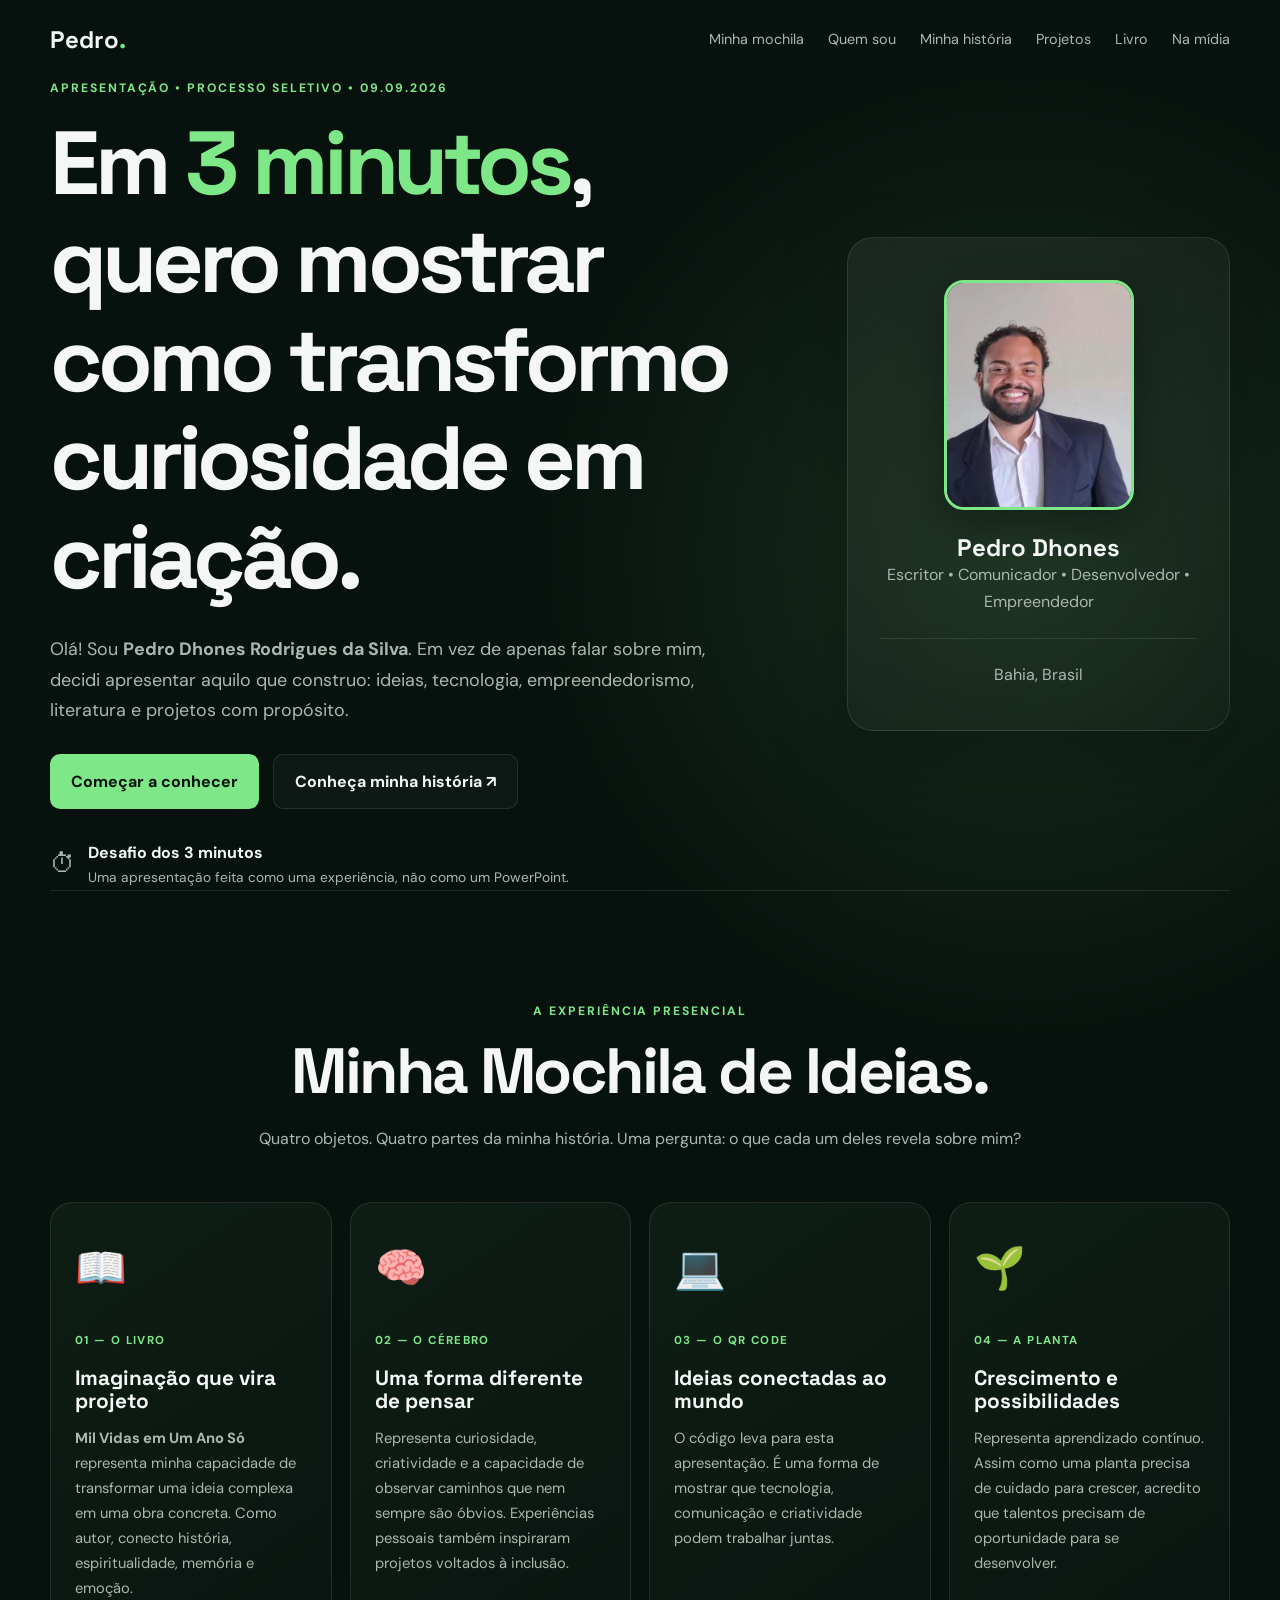
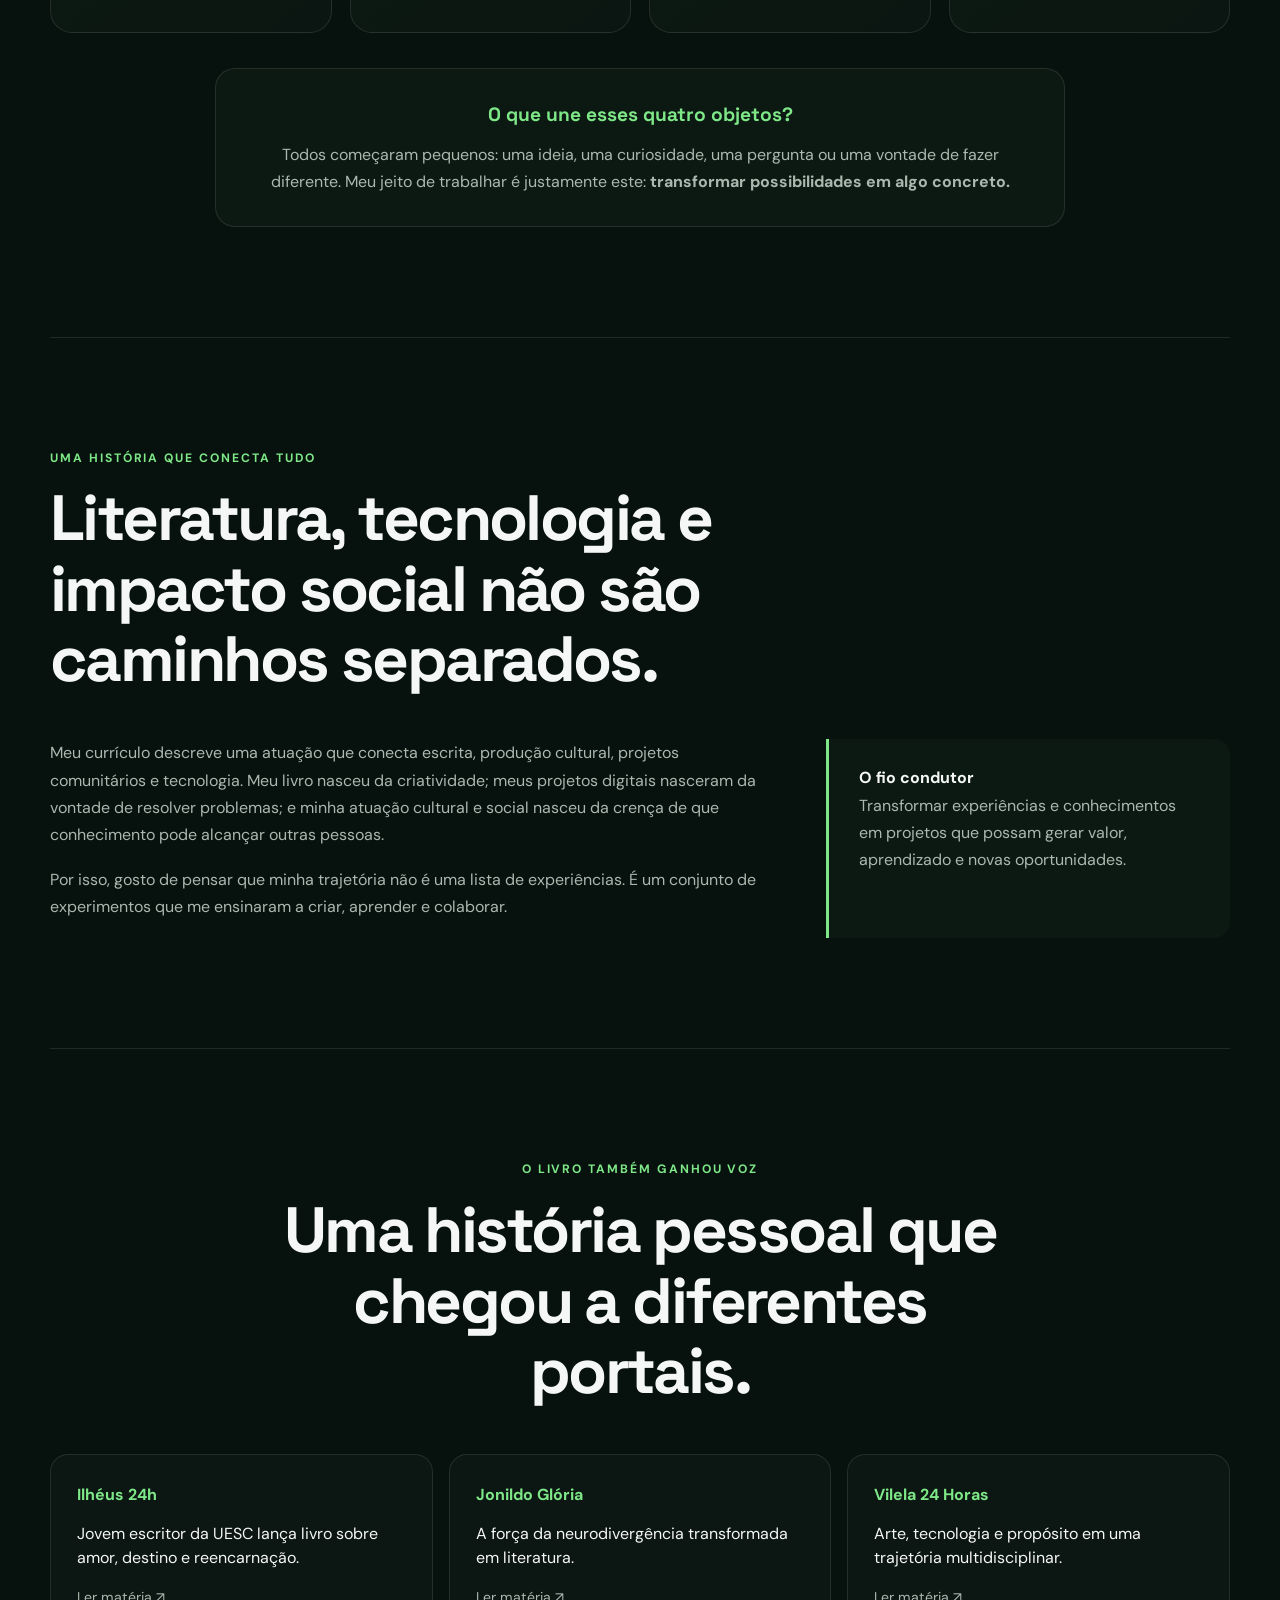
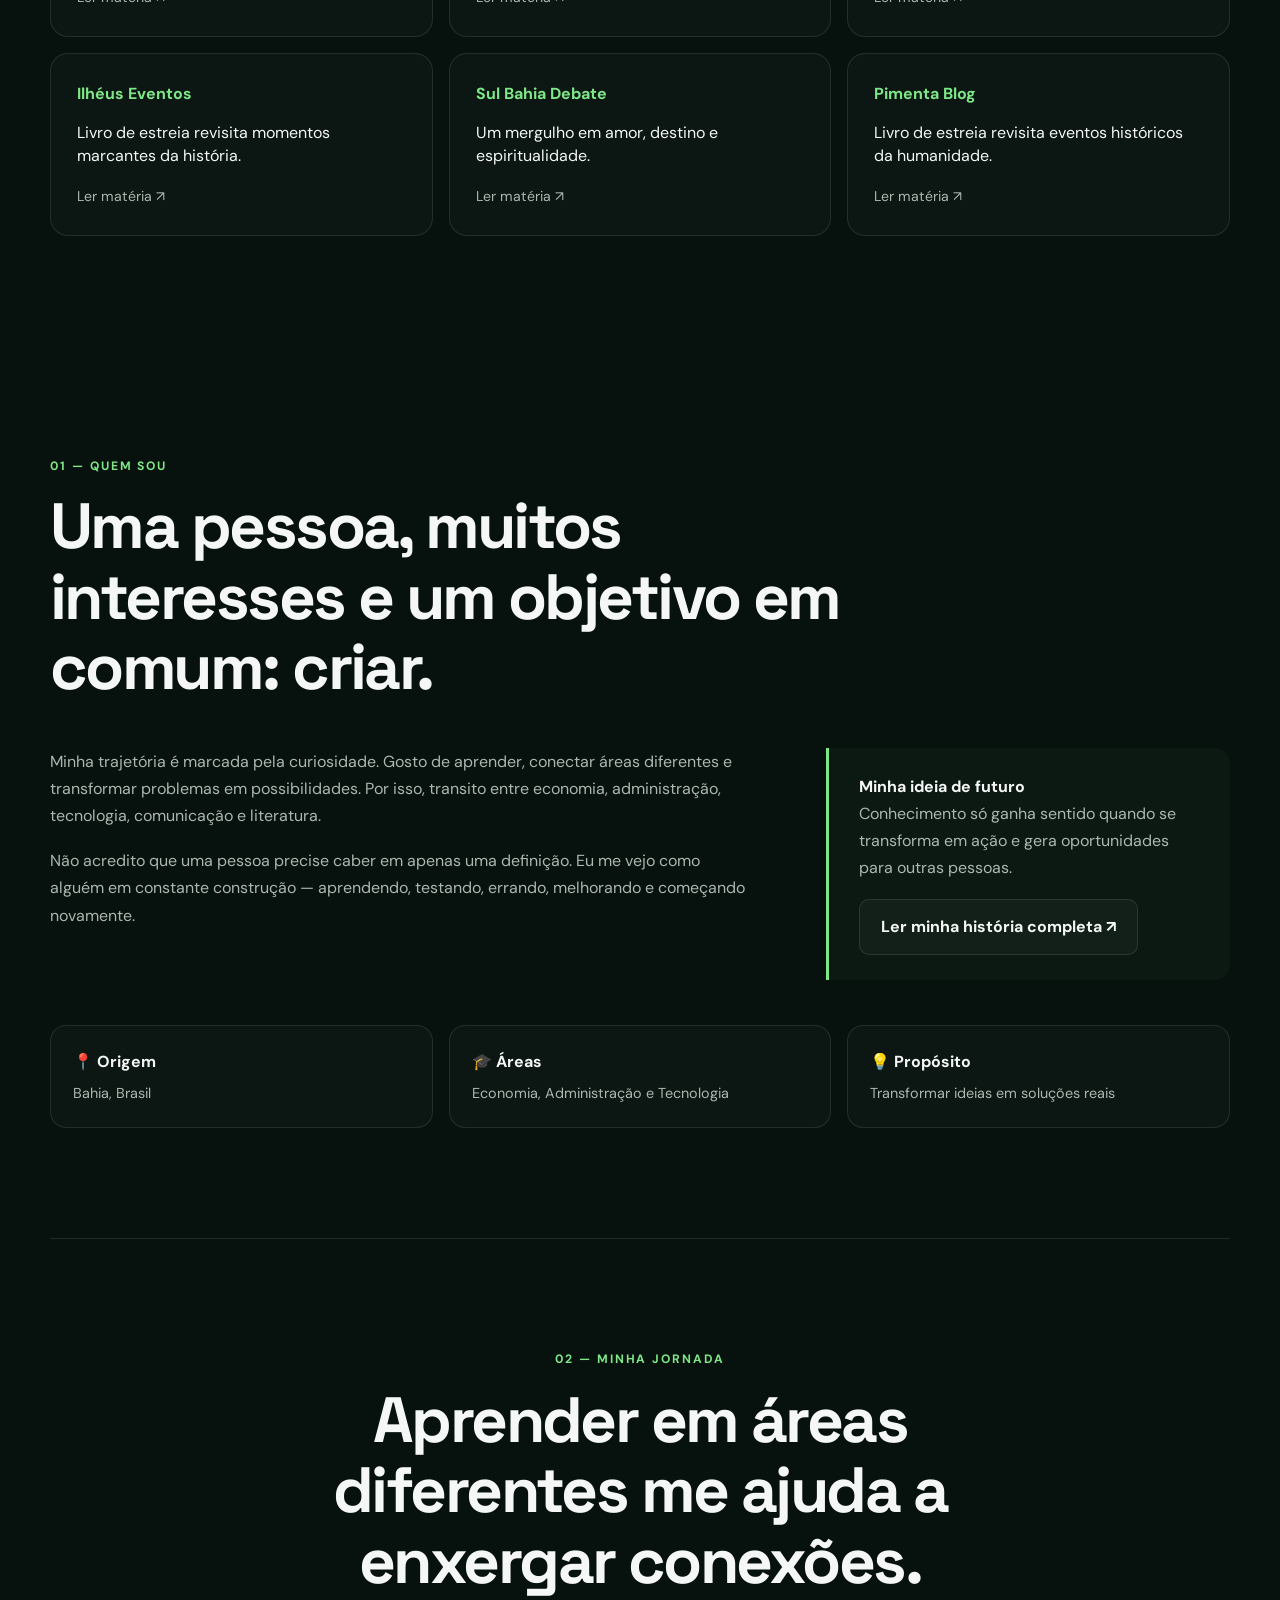
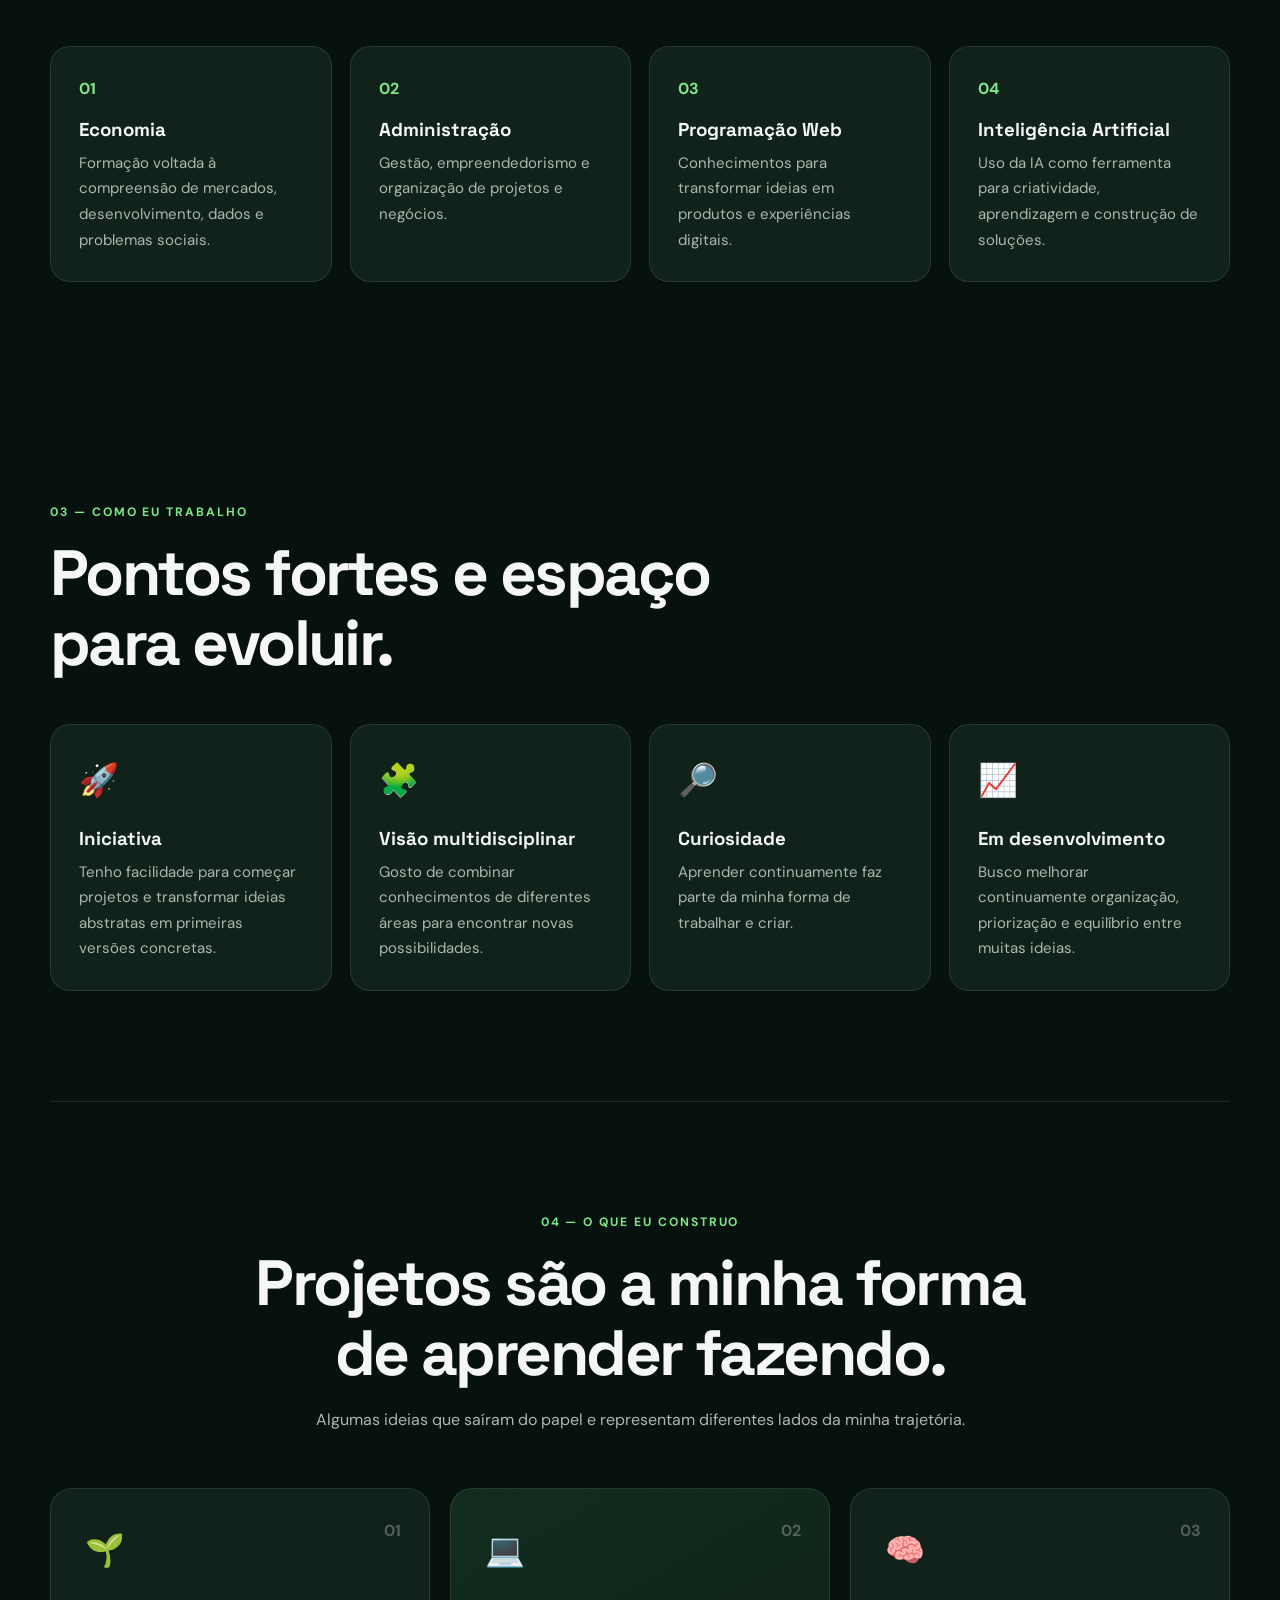
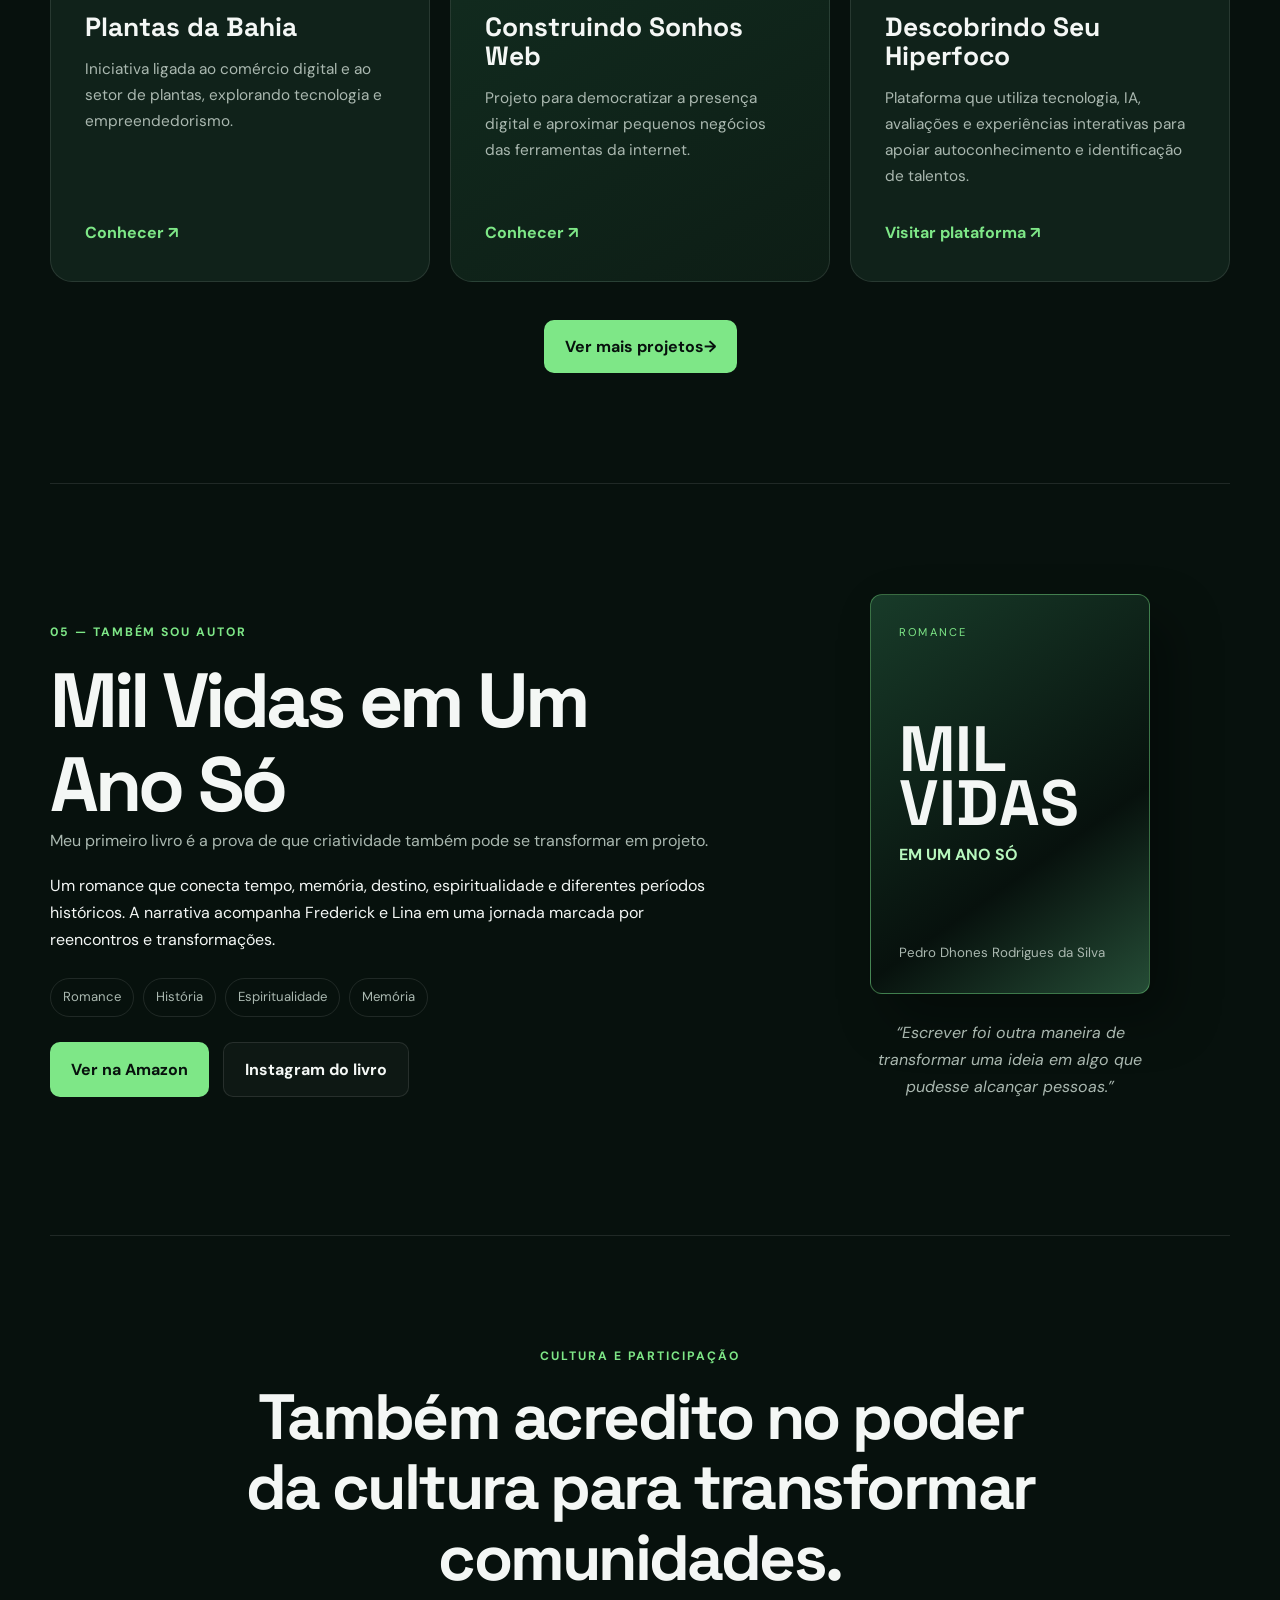
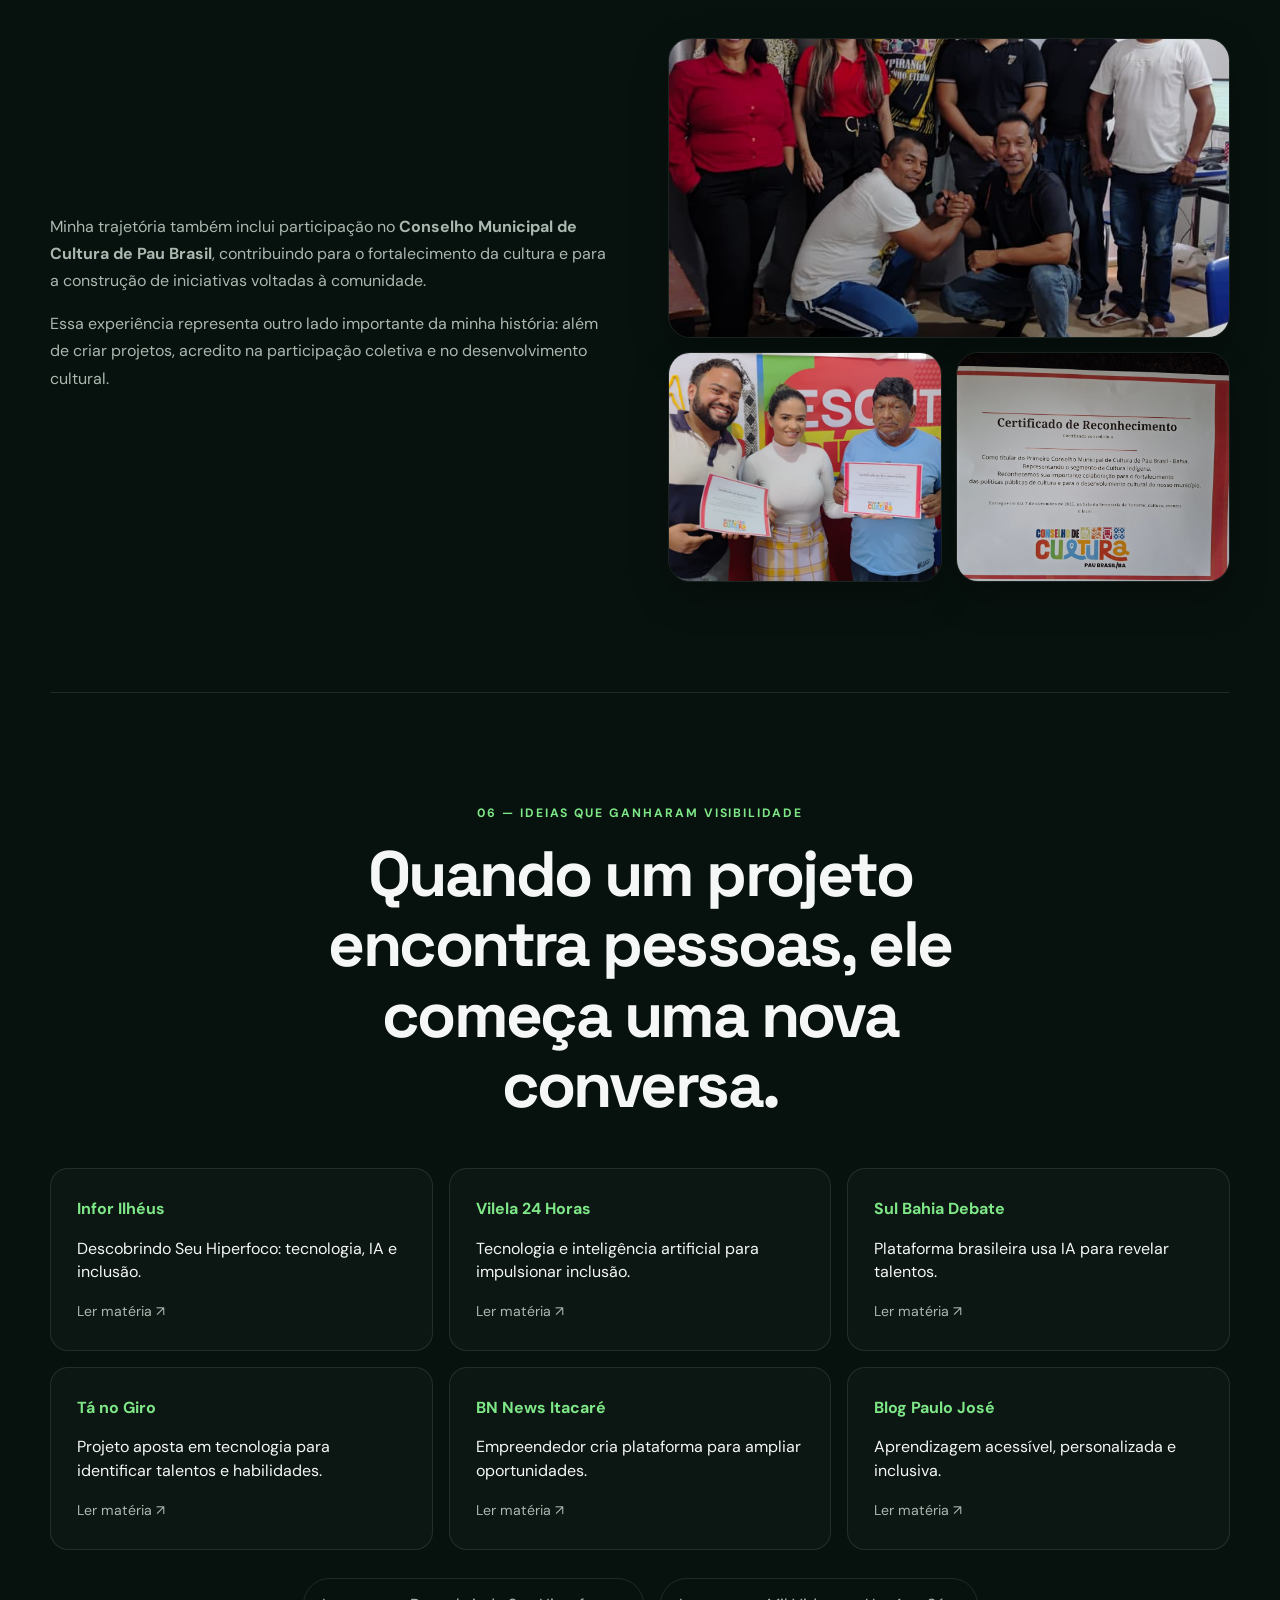
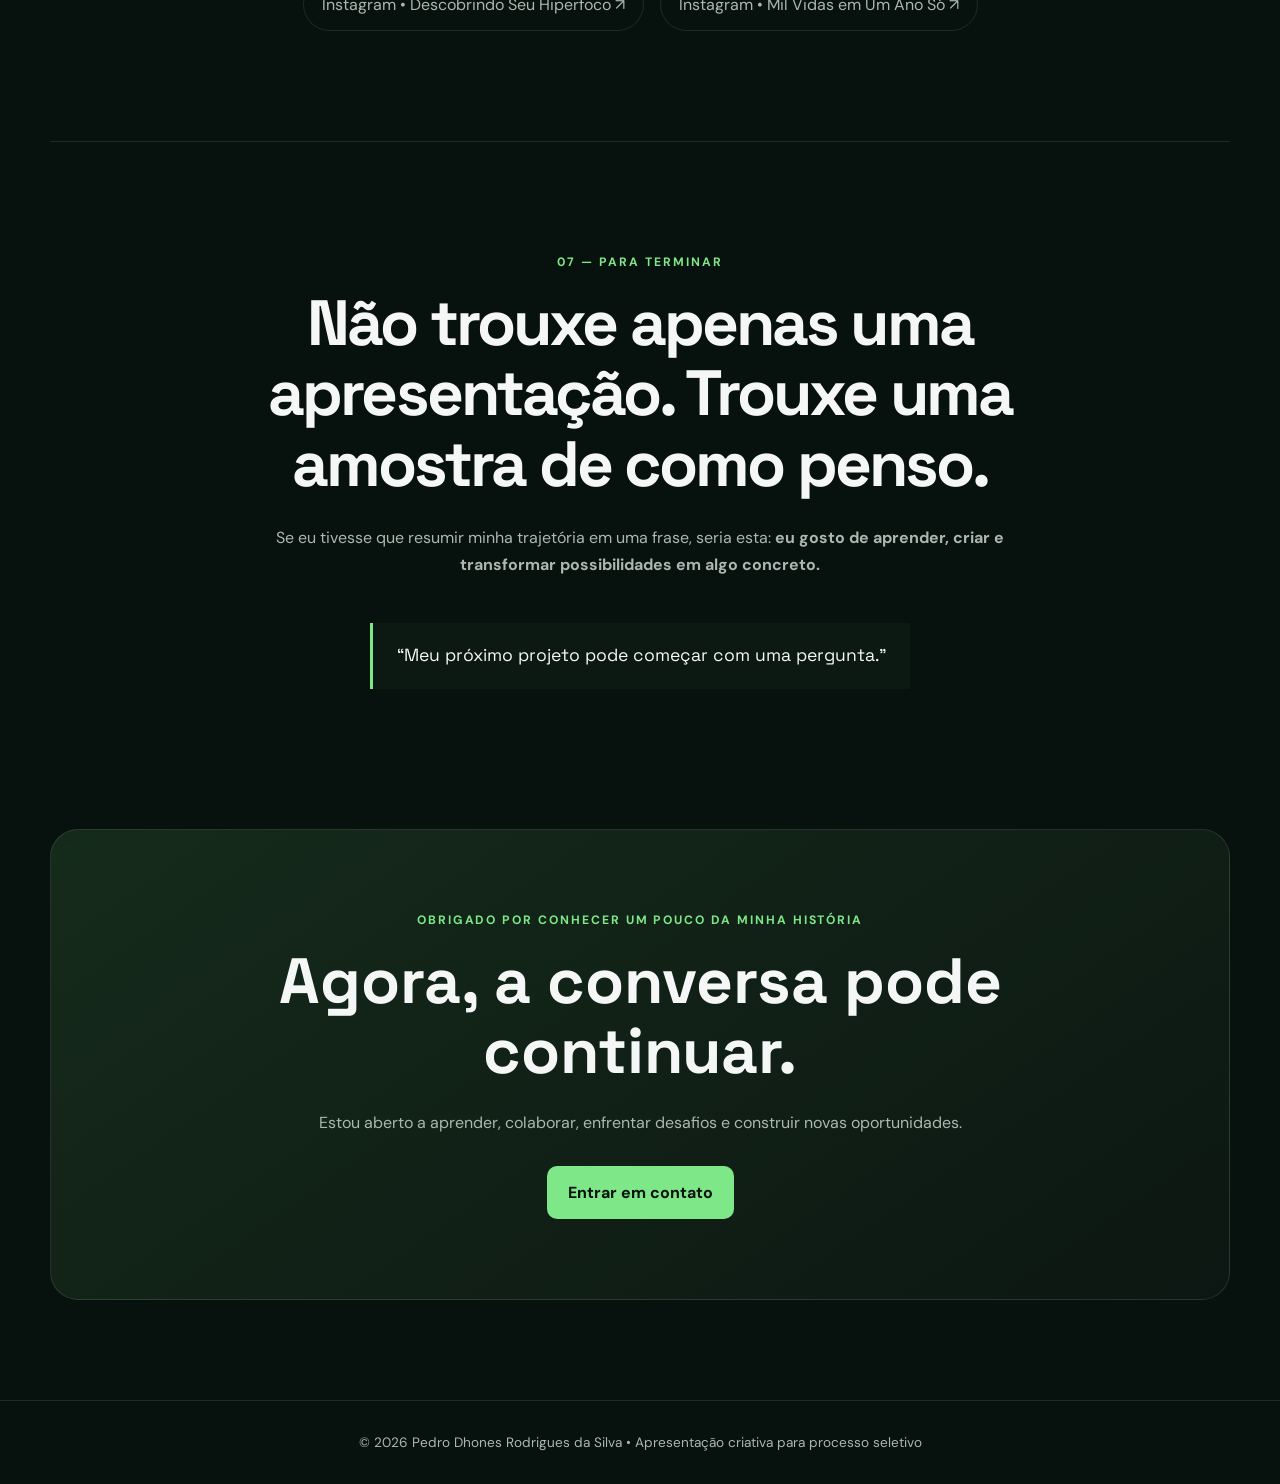
==== commit 172c0595: "Atualiza galeria de cultura com três imagens do repositório" ====
--- a/index.html
+++ b/index.html
@@ -6,6 +6,10 @@
 <meta name="description" content="Pedro Dhones Rodrigues da Silva — apresentação criativa, trajetória, projetos e livro.">
 <title>Pedro Dhones | 3 minutos, muitas ideias</title>
 <link rel="stylesheet" href="style.css">
+<style>
+.council-gallery{display:grid;grid-template-columns:1fr;gap:14px;align-self:center}.council-gallery img{display:block;width:100%;height:230px;object-fit:cover;border-radius:22px;border:1px solid rgba(255,255,255,.08);box-shadow:0 15px 40px rgba(0,0,0,.2)}
+@media(min-width:761px){.council-gallery{grid-template-columns:1fr 1fr}.council-gallery img:first-child{grid-column:1/-1;height:300px}}
+</style>
 </head>
 <body>
 <header class="navbar">
@@ -115,7 +119,7 @@
  <div class="book-visual"><div class="book-cover"><span>ROMANCE</span><strong>MIL<br>VIDAS</strong><em>EM UM ANO SÓ</em><small>Pedro Dhones Rodrigues da Silva</small></div><p>“Escrever foi outra maneira de transformar uma ideia em algo que pudesse alcançar pessoas.”</p></div>
 </section>
 
-<section class="section council-section"><div class="section-heading center"><p class="eyebrow">CULTURA E PARTICIPAÇÃO</p><h2>Também acredito no poder da cultura para transformar comunidades.</h2></div><div class="council-grid"><div><p>Minha trajetória também inclui participação no <strong>Conselho Municipal de Cultura de Pau Brasil</strong>, contribuindo para o fortalecimento da cultura e para a construção de iniciativas voltadas à comunidade.</p><p>Essa experiência representa outro lado importante da minha história: além de criar projetos, acredito na participação coletiva e no desenvolvimento cultural.</p></div><img src="img/WhatsApp%20Image%202026-01-12%20at%2022.07.26.jpeg" alt="Pedro Dhones em atividade relacionada ao Conselho Municipal de Cultura"></div></section>
+<section class="section council-section"><div class="section-heading center"><p class="eyebrow">CULTURA E PARTICIPAÇÃO</p><h2>Também acredito no poder da cultura para transformar comunidades.</h2></div><div class="council-grid"><div><p>Minha trajetória também inclui participação no <strong>Conselho Municipal de Cultura de Pau Brasil</strong>, contribuindo para o fortalecimento da cultura e para a construção de iniciativas voltadas à comunidade.</p><p>Essa experiência representa outro lado importante da minha história: além de criar projetos, acredito na participação coletiva e no desenvolvimento cultural.</p></div><div class="council-gallery"><img src="img/conselho%20de%20cultura.jpeg" alt="Conselho Municipal de Cultura"><img src="img/cultura.jpeg" alt="Participação cultural"><img src="img/culturaa.20.jfif" alt="Atividade cultural"></div></div></section>
 <section id="destaques" class="section media-section">
  <div class="section-heading center"><p class="eyebrow">06 — IDEIAS QUE GANHARAM VISIBILIDADE</p><h2>Quando um projeto encontra pessoas, ele começa uma nova conversa.</h2></div>
  <div class="media-grid">
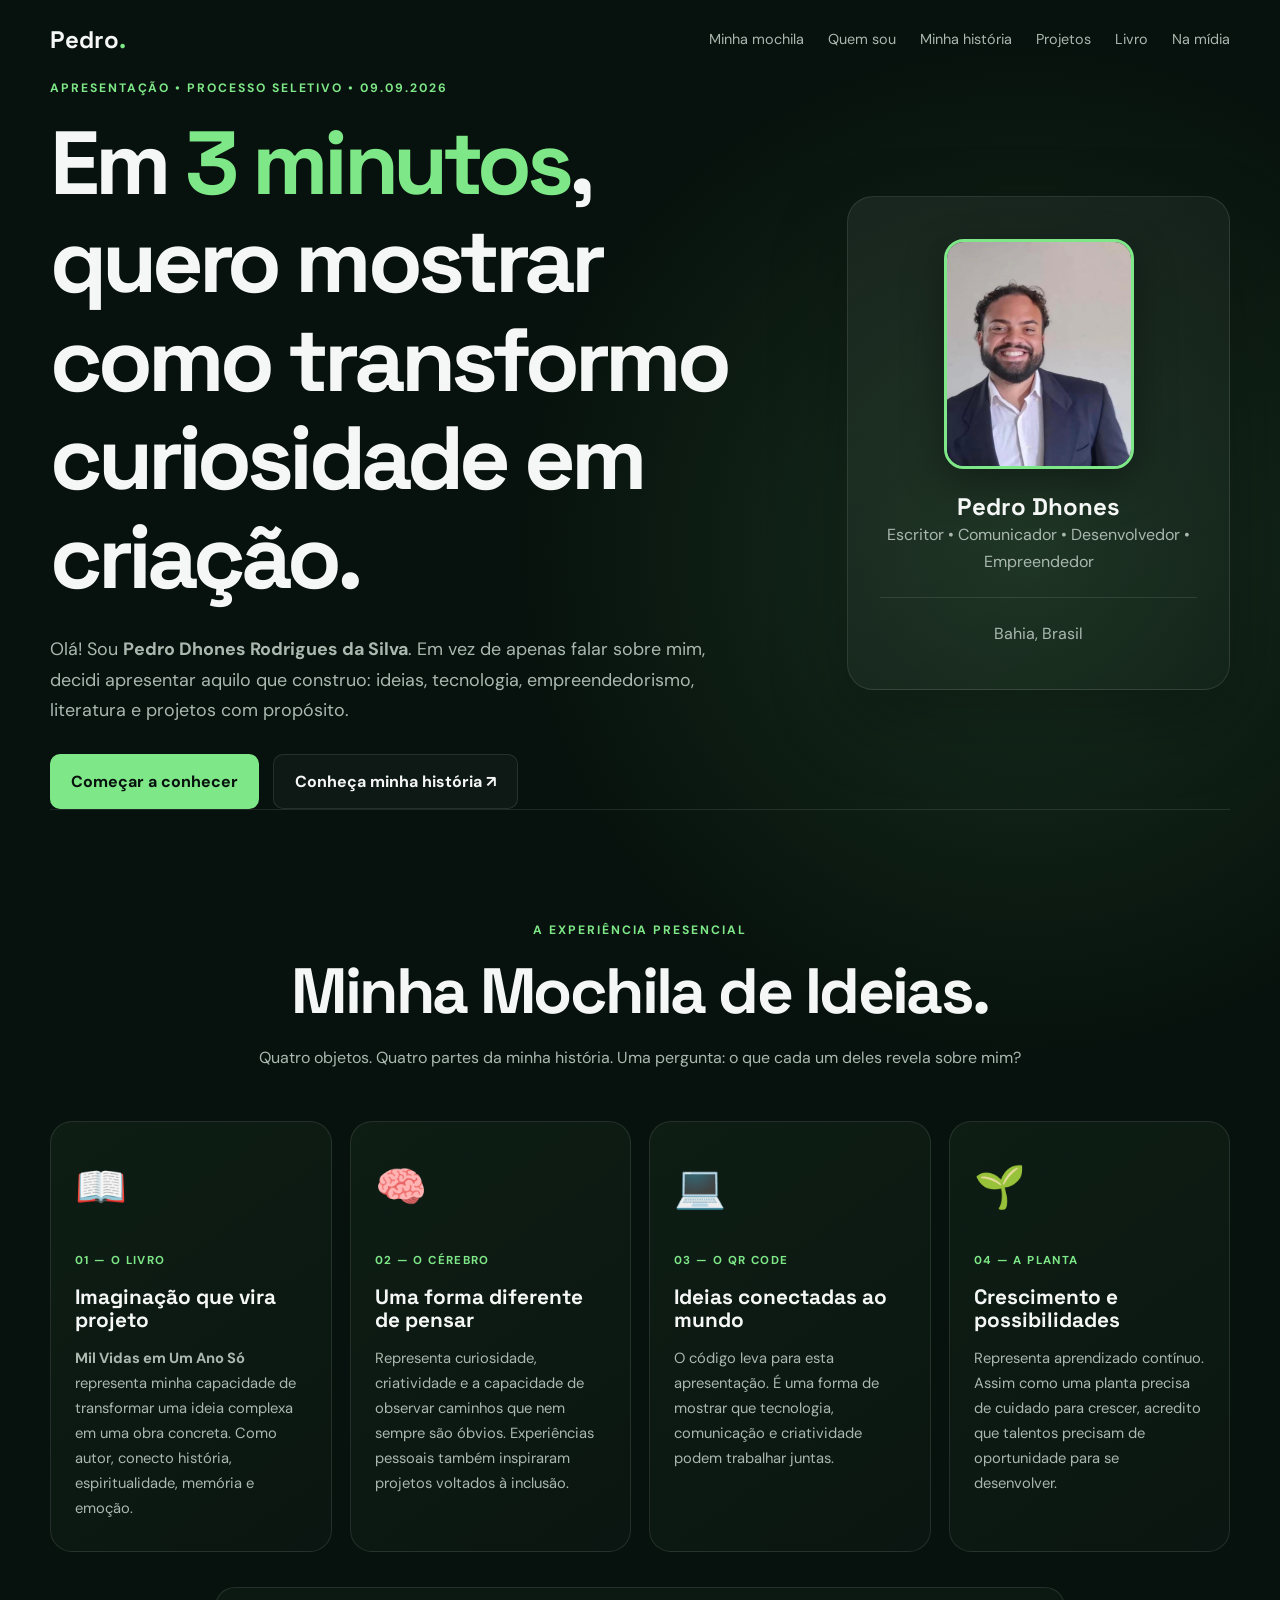
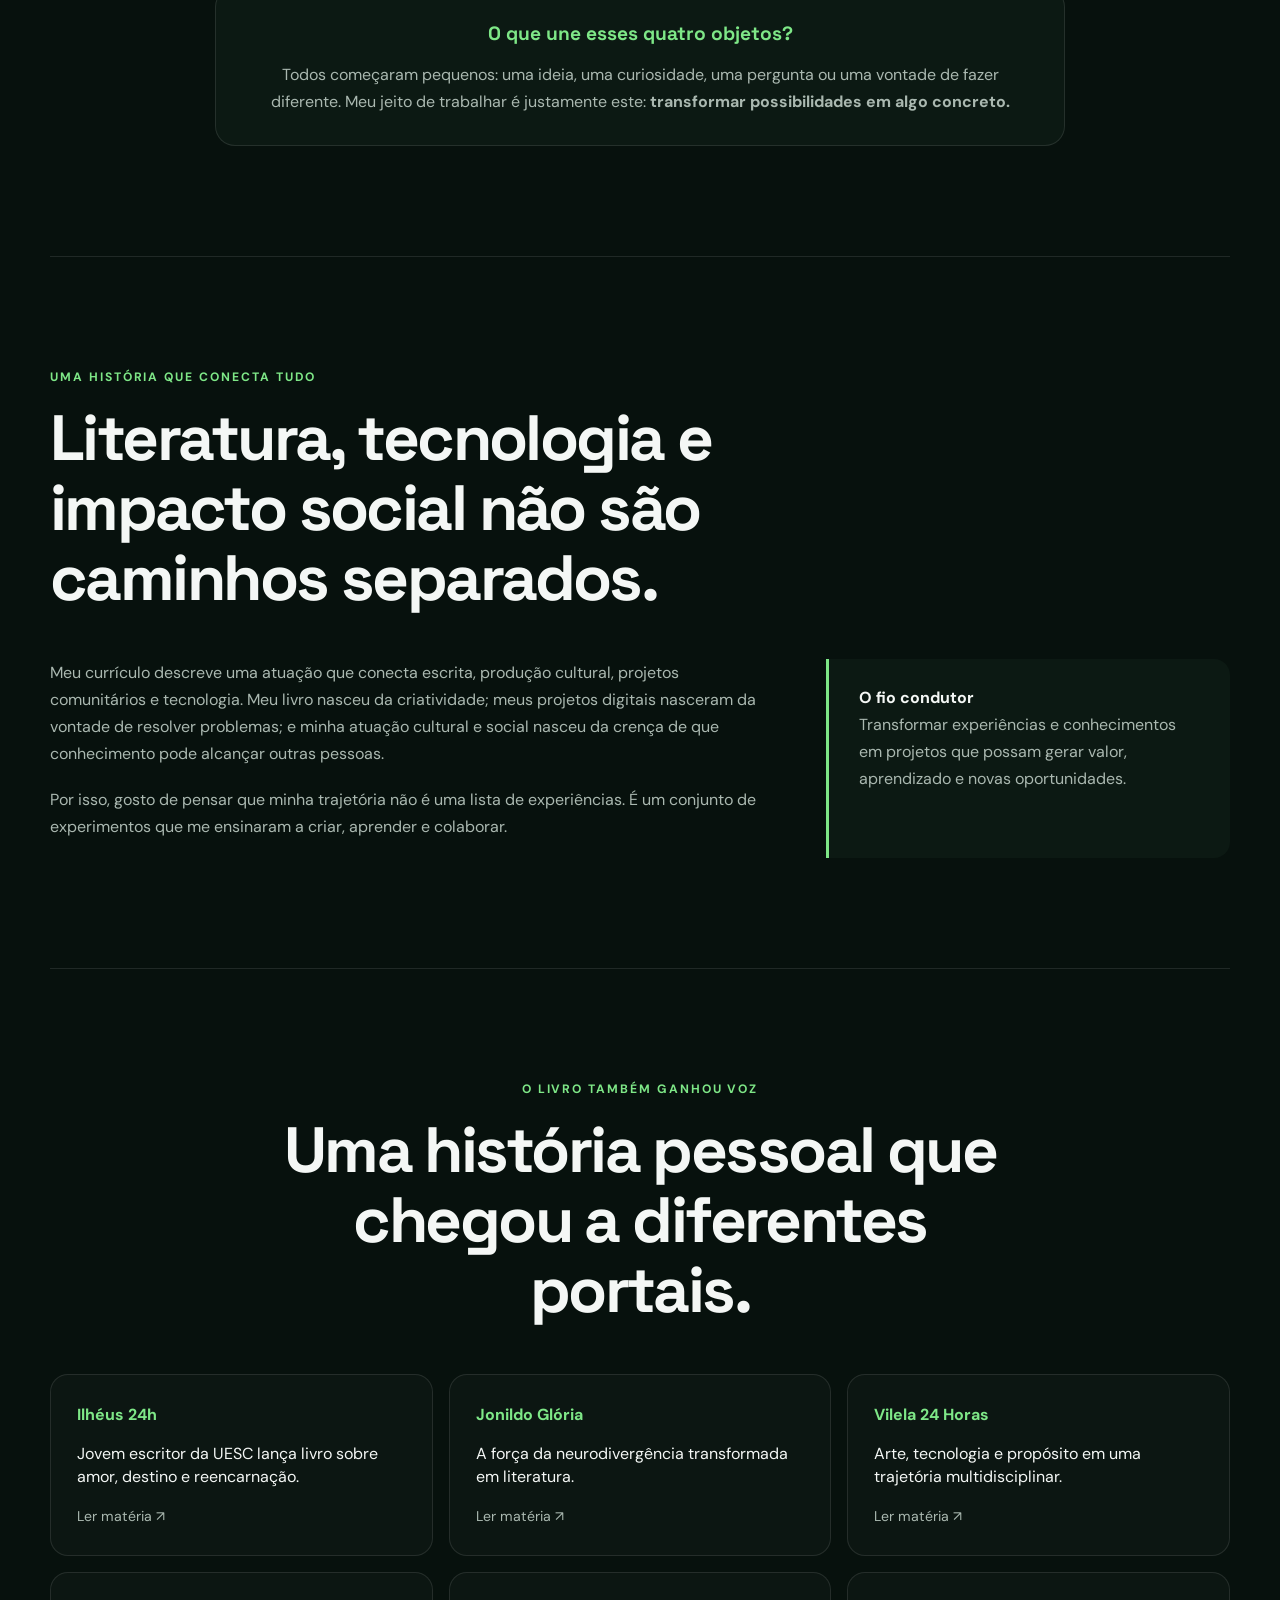
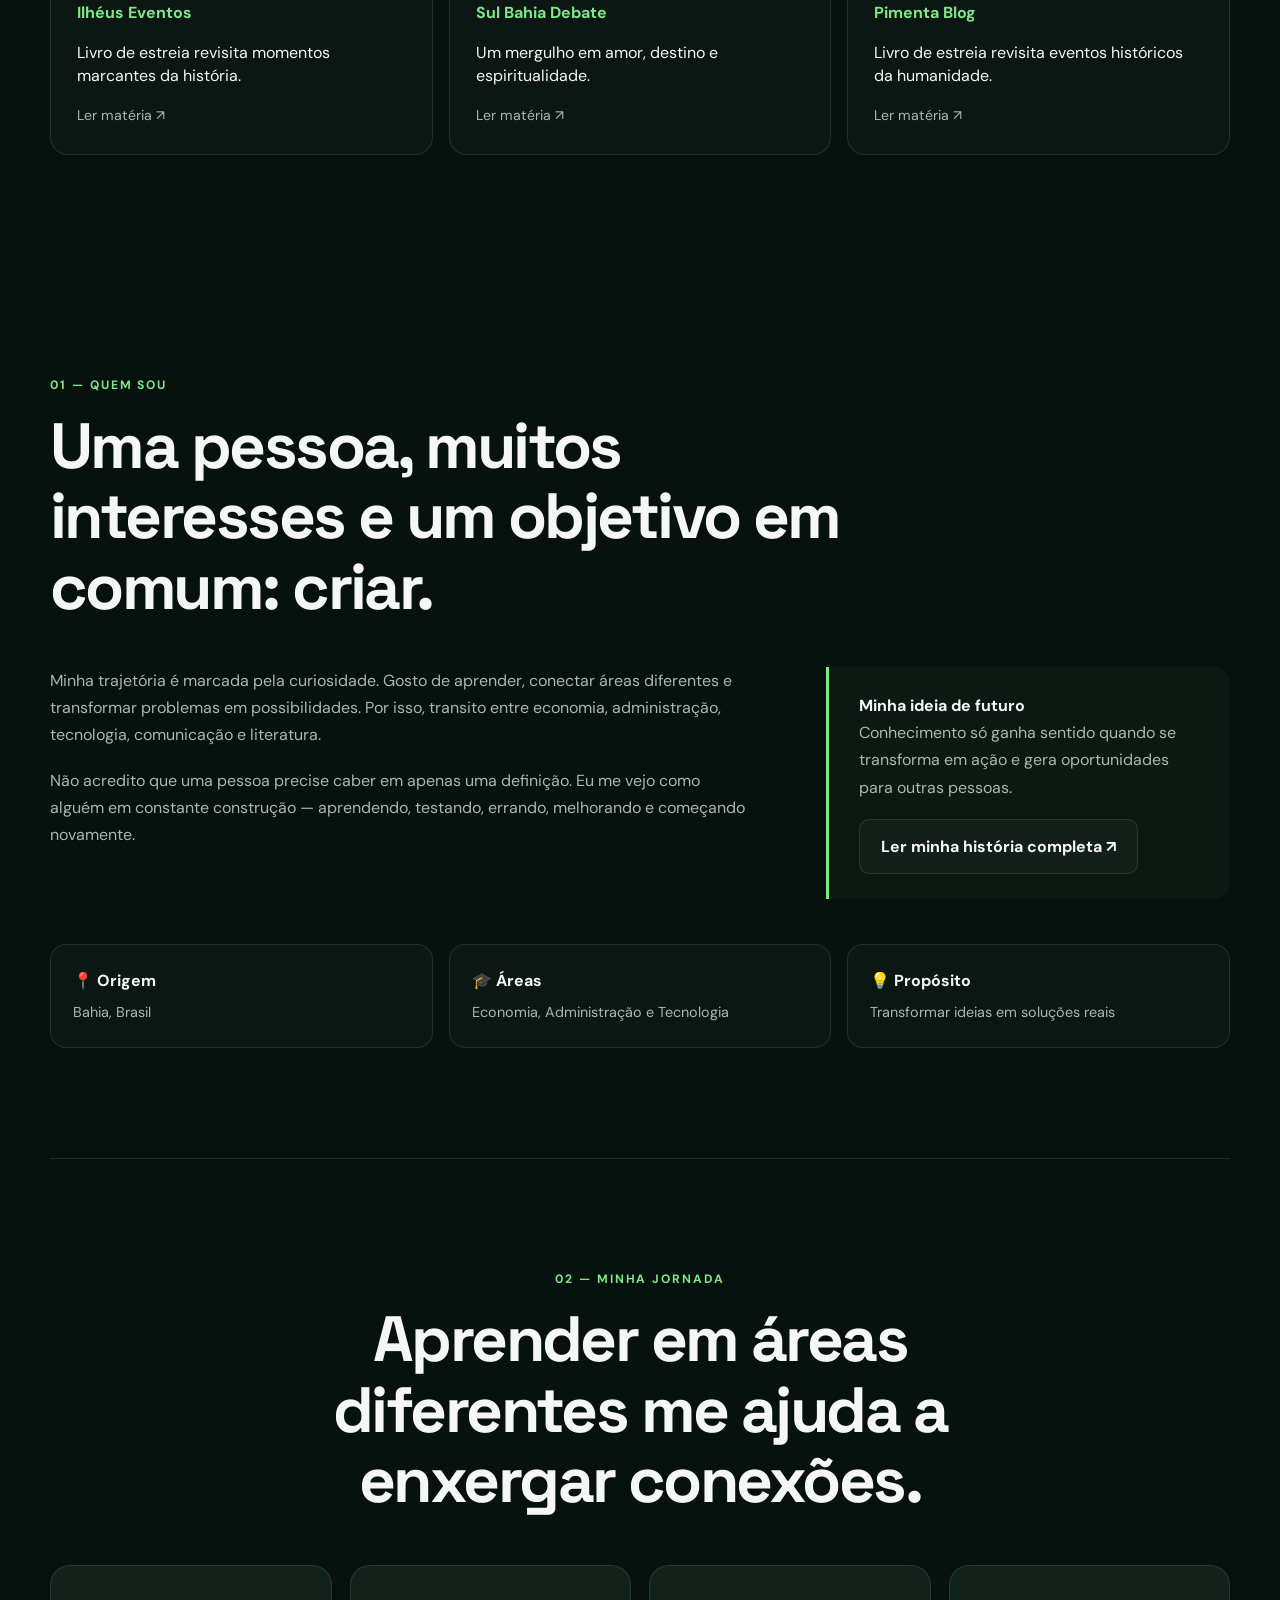
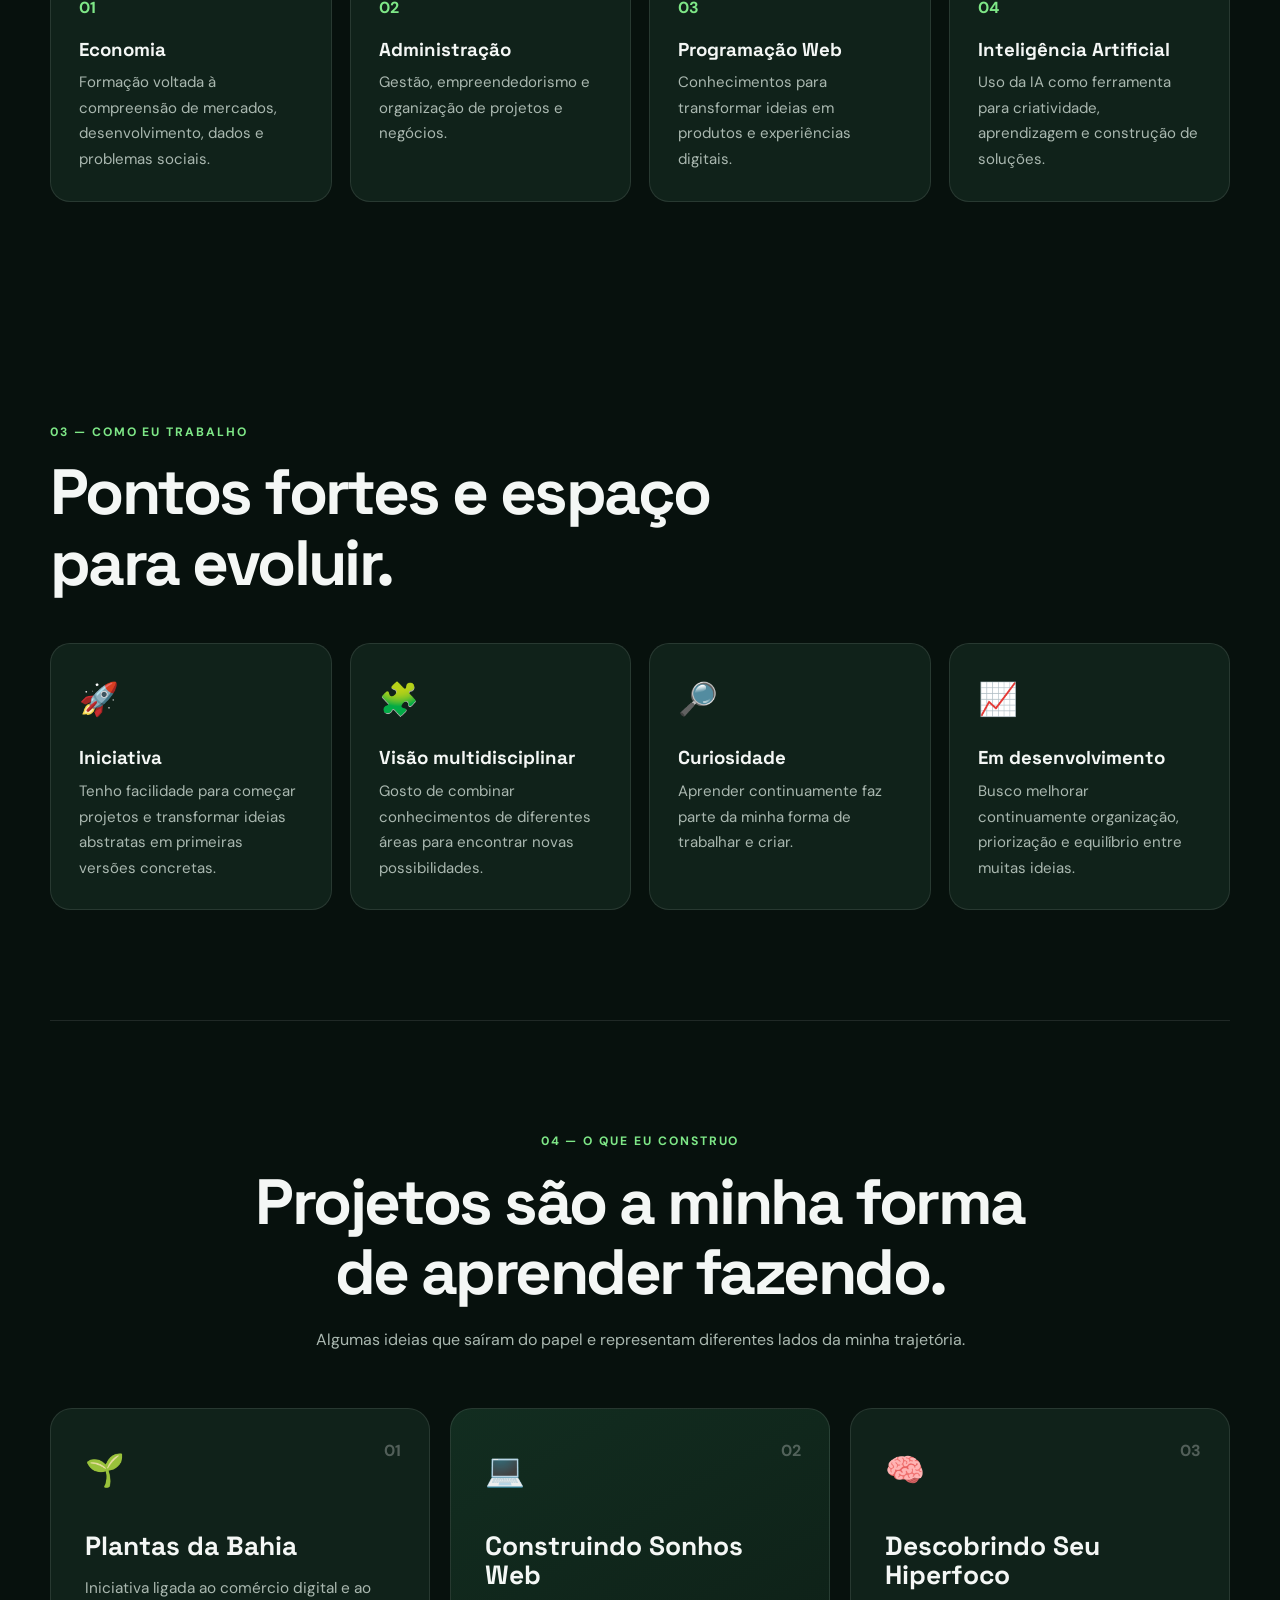
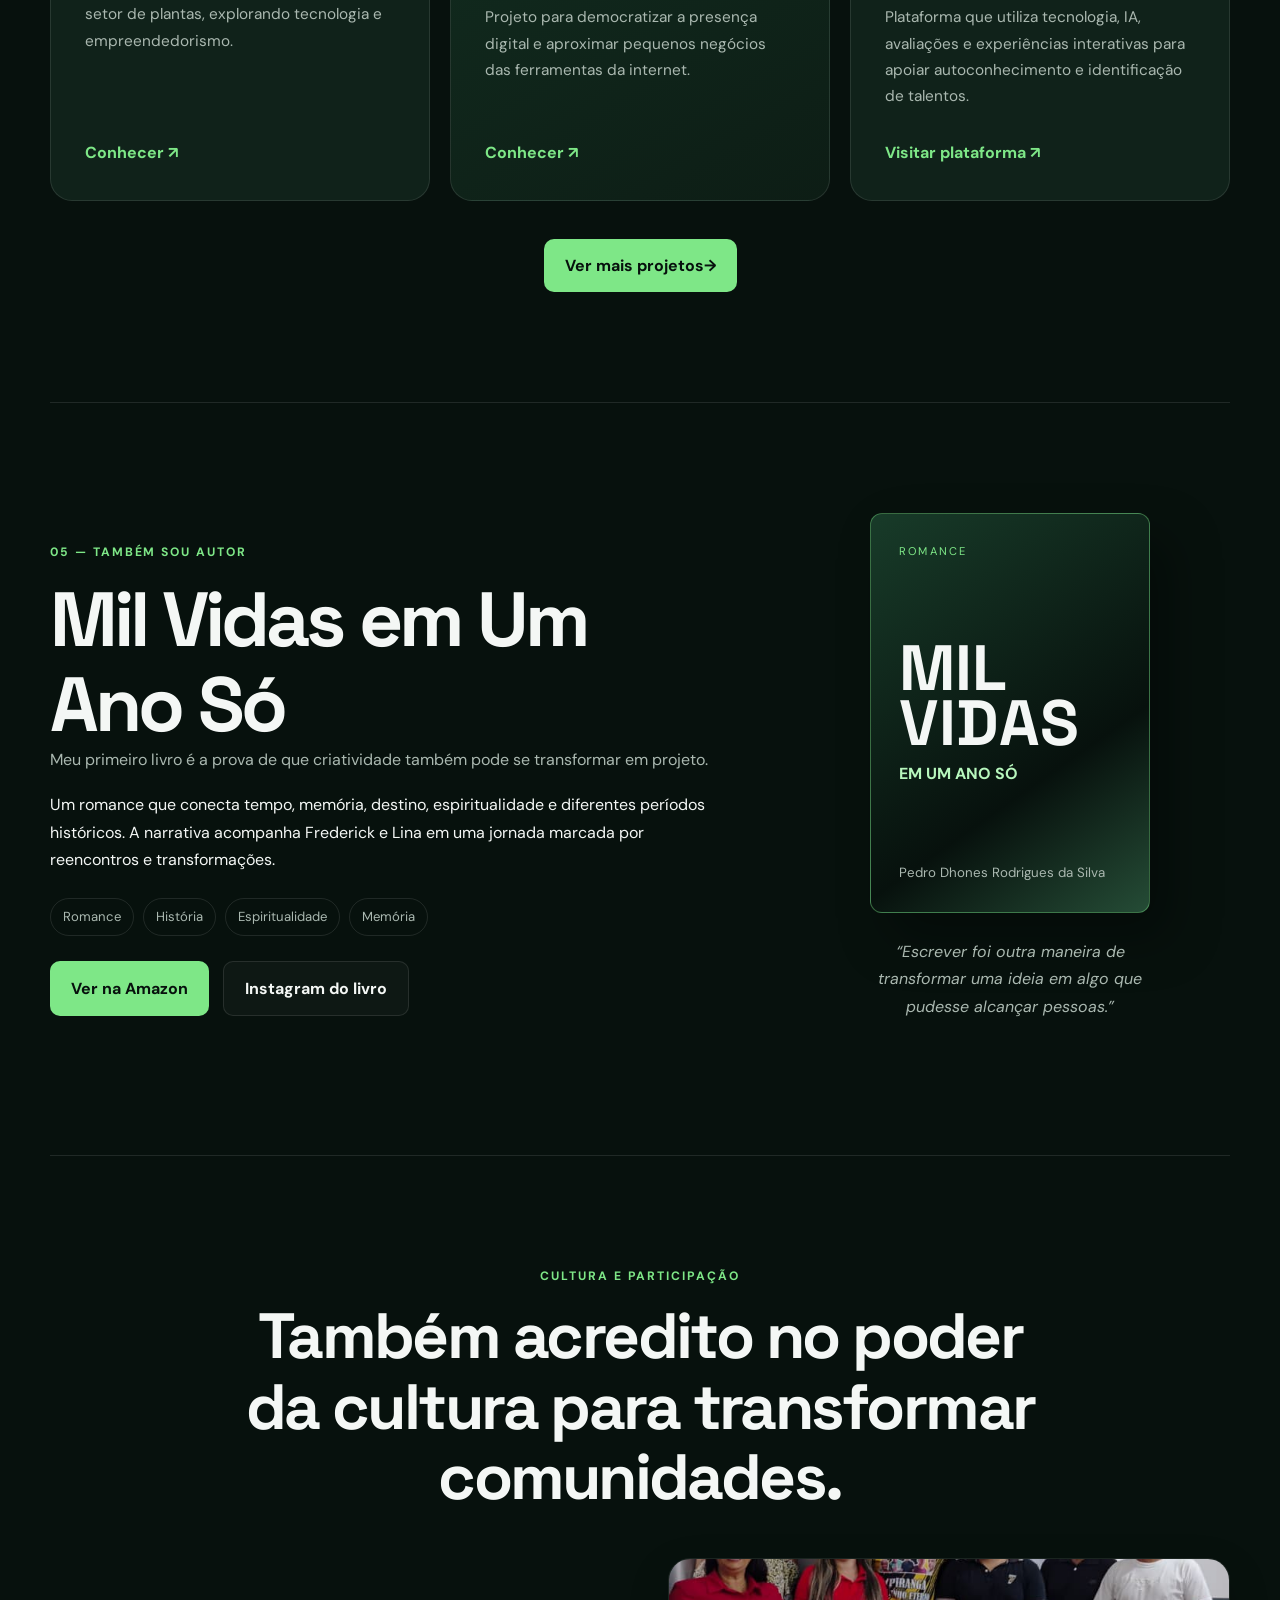
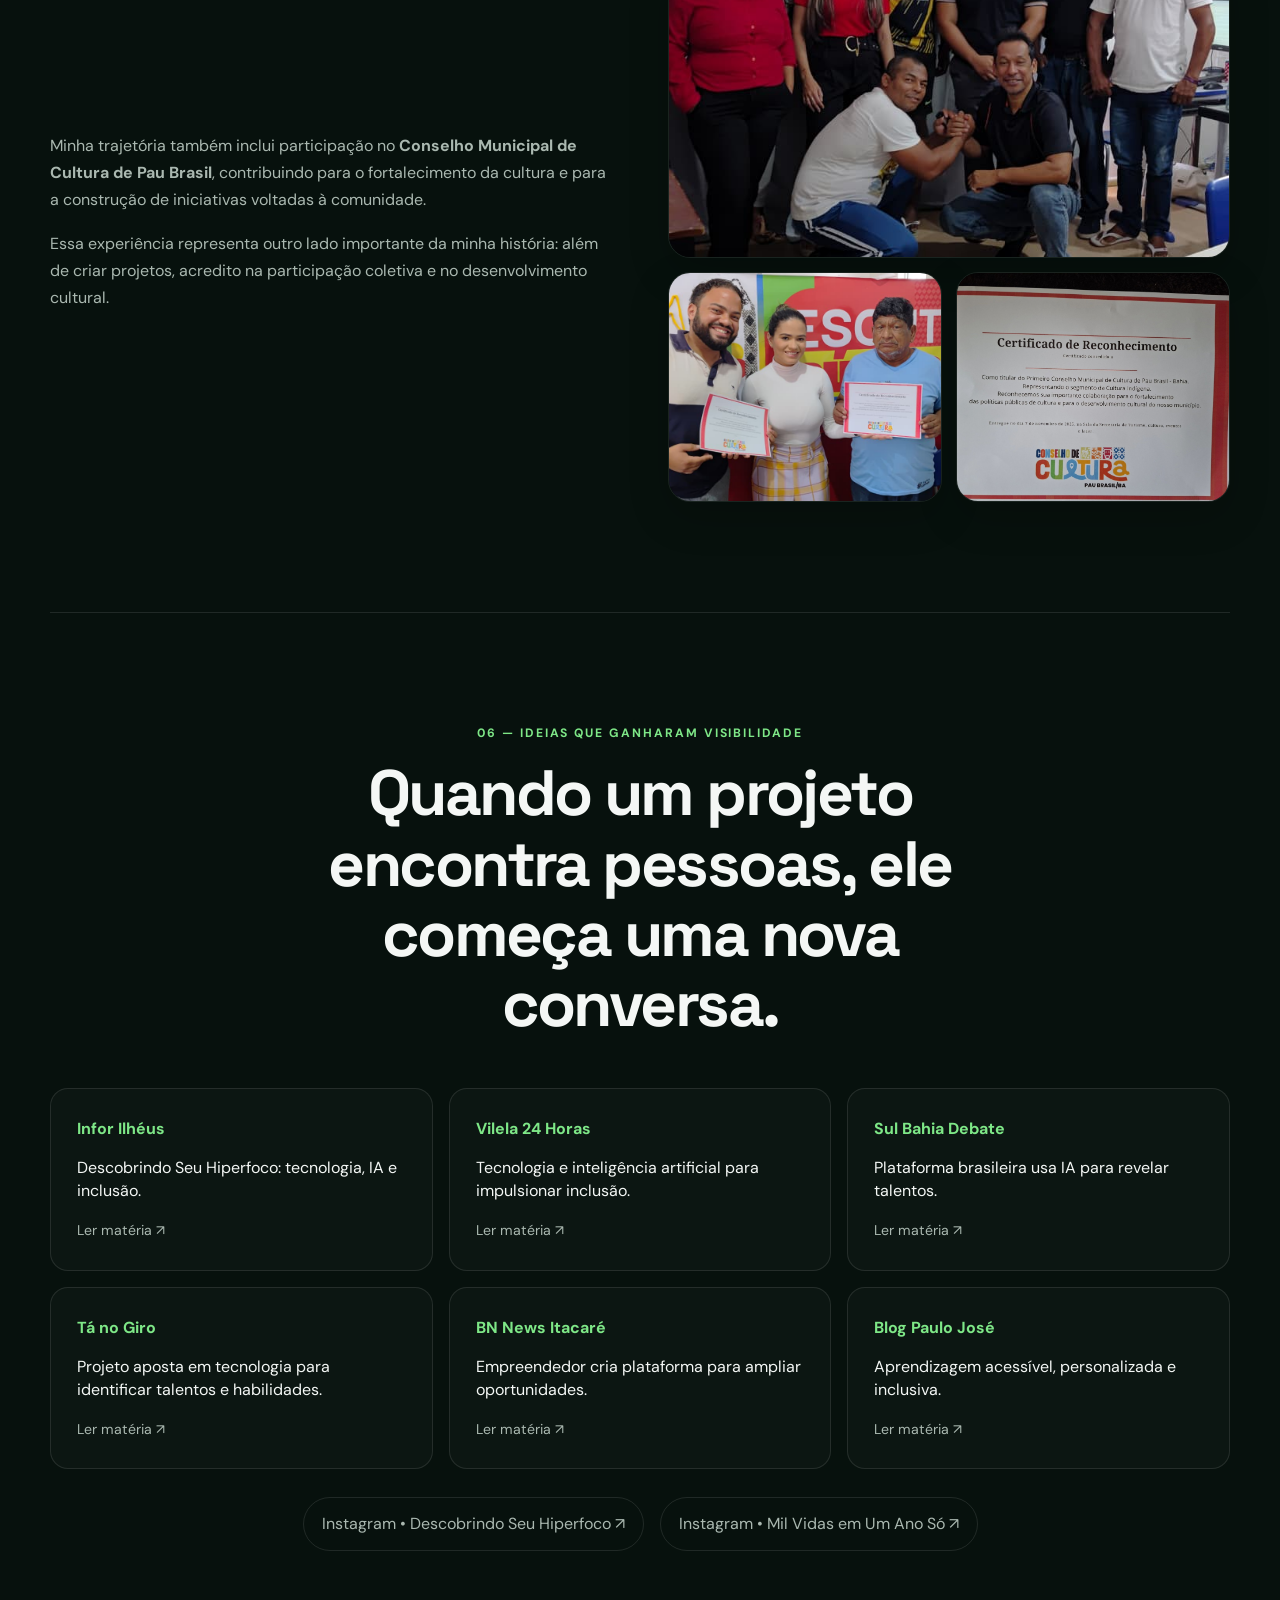
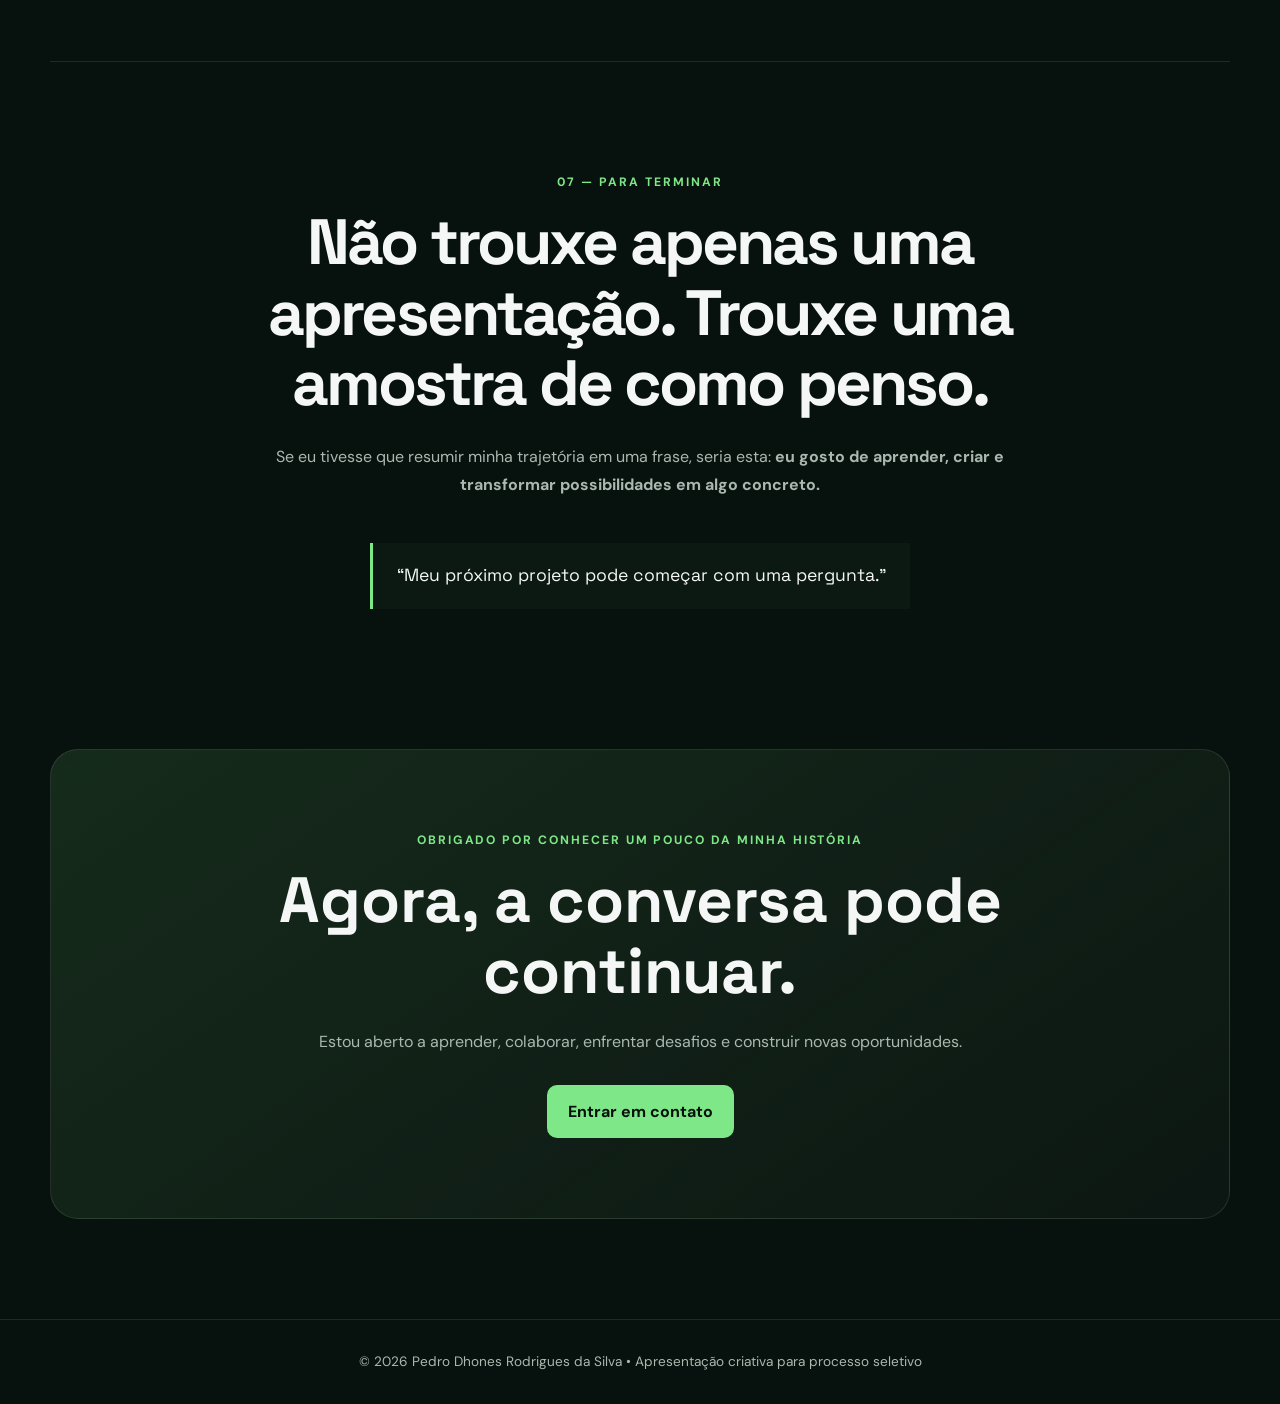
==== commit bb2a3d61: "Remover frase sobre PowerPoint da página inicial" ====
--- a/index.html
+++ b/index.html
@@ -18,7 +18,6 @@
     <a href="#mochila">Minha mochila</a><a href="#sobre">Quem sou</a><a href="historia.html">Minha história</a><a href="#projetos">Projetos</a><a href="#livro">Livro</a><a href="#destaques">Na mídia</a>
   </nav>
 </header>
-
 <main>
 <section id="inicio" class="hero">
   <div class="hero-content">
@@ -29,7 +28,6 @@
       <a class="btn primary" href="#sobre">Começar a conhecer</a>
       <a class="btn secondary" href="historia.html">Conheça minha história ↗</a>
     </div>
-    <div class="three-minutes"><span>⏱</span><div><strong>Desafio dos 3 minutos</strong><small>Uma apresentação feita como uma experiência, não como um PowerPoint.</small></div></div>
   </div>
   <aside class="hero-card">
     <div class="profile-photo"><img src="img/pedro.jpg" alt="Pedro Dhones Rodrigues da Silva"></div>
@@ -39,7 +37,6 @@
     <span>Bahia, Brasil</span>
   </aside>
 </section>
-
 <section id="mochila" class="section mochila-section">
 <div class="section-heading center"><p class="eyebrow">A EXPERIÊNCIA PRESENCIAL</p><h2>Minha Mochila de Ideias.</h2><p>Quatro objetos. Quatro partes da minha história. Uma pergunta: o que cada um deles revela sobre mim?</p></div>
 <div class="mochila-grid">
@@ -50,9 +47,7 @@
 </div>
 <div class="mochila-message"><strong>O que une esses quatro objetos?</strong><p>Todos começaram pequenos: uma ideia, uma curiosidade, uma pergunta ou uma vontade de fazer diferente. Meu jeito de trabalhar é justamente este: <b>transformar possibilidades em algo concreto.</b></p></div>
 </section>
-
 <section class="section story-section"><div class="section-heading"><p class="eyebrow">UMA HISTÓRIA QUE CONECTA TUDO</p><h2>Literatura, tecnologia e impacto social não são caminhos separados.</h2></div><div class="about-grid"><div><p>Meu currículo descreve uma atuação que conecta escrita, produção cultural, projetos comunitários e tecnologia. Meu livro nasceu da criatividade; meus projetos digitais nasceram da vontade de resolver problemas; e minha atuação cultural e social nasceu da crença de que conhecimento pode alcançar outras pessoas.</p><p>Por isso, gosto de pensar que minha trajetória não é uma lista de experiências. É um conjunto de experimentos que me ensinaram a criar, aprender e colaborar.</p></div><div class="highlight-box"><strong>O fio condutor</strong><p>Transformar experiências e conhecimentos em projetos que possam gerar valor, aprendizado e novas oportunidades.</p></div></div></section>
-
 <section class="section literary-media"><div class="section-heading center"><p class="eyebrow">O LIVRO TAMBÉM GANHOU VOZ</p><h2>Uma história pessoal que chegou a diferentes portais.</h2></div><div class="media-grid">
 <a class="media-card" href="https://ilheus24h.com.br/jovem-escritor-da-uesc-lanca-livro-sobre-amor-destino-e-reencarnacao/" target="_blank" rel="noopener"><b>Ilhéus 24h</b><p>Jovem escritor da UESC lança livro sobre amor, destino e reencarnação.</p><span>Ler matéria ↗</span></a>
 <a class="media-card" href="https://jonildogloria.blogspot.com/2025/10/pedro-dhones-rodrigues-da-silva-forca.html" target="_blank" rel="noopener"><b>Jonildo Glória</b><p>A força da neurodivergência transformada em literatura.</p><span>Ler matéria ↗</span></a>
@@ -63,89 +58,30 @@
 </div></section>
 <section id="sobre" class="section">
  <div class="section-heading"><p class="eyebrow">01 — QUEM SOU</p><h2>Uma pessoa, muitos interesses e um objetivo em comum: criar.</h2></div>
- <div class="about-grid">
-   <div>
-    <p>Minha trajetória é marcada pela curiosidade. Gosto de aprender, conectar áreas diferentes e transformar problemas em possibilidades. Por isso, transito entre economia, administração, tecnologia, comunicação e literatura.</p>
-    <p>Não acredito que uma pessoa precise caber em apenas uma definição. Eu me vejo como alguém em constante construção — aprendendo, testando, errando, melhorando e começando novamente.</p>
-   </div>
-   <div class="highlight-box"><strong>Minha ideia de futuro</strong><p>Conhecimento só ganha sentido quando se transforma em ação e gera oportunidades para outras pessoas.</p><a class="btn secondary" href="historia.html">Ler minha história completa ↗</a></div>
- </div>
- <div class="identity-grid">
-   <div><b>📍 Origem</b><span>Bahia, Brasil</span></div>
-   <div><b>🎓 Áreas</b><span>Economia, Administração e Tecnologia</span></div>
-   <div><b>💡 Propósito</b><span>Transformar ideias em soluções reais</span></div>
- </div>
+ <div class="about-grid"><div><p>Minha trajetória é marcada pela curiosidade. Gosto de aprender, conectar áreas diferentes e transformar problemas em possibilidades. Por isso, transito entre economia, administração, tecnologia, comunicação e literatura.</p><p>Não acredito que uma pessoa precise caber em apenas uma definição. Eu me vejo como alguém em constante construção — aprendendo, testando, errando, melhorando e começando novamente.</p></div><div class="highlight-box"><strong>Minha ideia de futuro</strong><p>Conhecimento só ganha sentido quando se transforma em ação e gera oportunidades para outras pessoas.</p><a class="btn secondary" href="historia.html">Ler minha história completa ↗</a></div></div>
+ <div class="identity-grid"><div><b>📍 Origem</b><span>Bahia, Brasil</span></div><div><b>🎓 Áreas</b><span>Economia, Administração e Tecnologia</span></div><div><b>💡 Propósito</b><span>Transformar ideias em soluções reais</span></div></div>
 </section>
-
 <section id="jornada" class="section timeline-section">
  <div class="section-heading center"><p class="eyebrow">02 — MINHA JORNADA</p><h2>Aprender em áreas diferentes me ajuda a enxergar conexões.</h2></div>
- <div class="timeline">
-  <article><span>01</span><h3>Economia</h3><p>Formação voltada à compreensão de mercados, desenvolvimento, dados e problemas sociais.</p></article>
-  <article><span>02</span><h3>Administração</h3><p>Gestão, empreendedorismo e organização de projetos e negócios.</p></article>
-  <article><span>03</span><h3>Programação Web</h3><p>Conhecimentos para transformar ideias em produtos e experiências digitais.</p></article>
-  <article><span>04</span><h3>Inteligência Artificial</h3><p>Uso da IA como ferramenta para criatividade, aprendizagem e construção de soluções.</p></article>
- </div>
+ <div class="timeline"><article><span>01</span><h3>Economia</h3><p>Formação voltada à compreensão de mercados, desenvolvimento, dados e problemas sociais.</p></article><article><span>02</span><h3>Administração</h3><p>Gestão, empreendedorismo e organização de projetos e negócios.</p></article><article><span>03</span><h3>Programação Web</h3><p>Conhecimentos para transformar ideias em produtos e experiências digitais.</p></article><article><span>04</span><h3>Inteligência Artificial</h3><p>Uso da IA como ferramenta para criatividade, aprendizagem e construção de soluções.</p></article></div>
 </section>
-
 <section class="section strengths">
  <div class="section-heading"><p class="eyebrow">03 — COMO EU TRABALHO</p><h2>Pontos fortes e espaço para evoluir.</h2></div>
- <div class="strength-grid">
-  <article><div>🚀</div><h3>Iniciativa</h3><p>Tenho facilidade para começar projetos e transformar ideias abstratas em primeiras versões concretas.</p></article>
-  <article><div>🧩</div><h3>Visão multidisciplinar</h3><p>Gosto de combinar conhecimentos de diferentes áreas para encontrar novas possibilidades.</p></article>
-  <article><div>🔎</div><h3>Curiosidade</h3><p>Aprender continuamente faz parte da minha forma de trabalhar e criar.</p></article>
-  <article><div>📈</div><h3>Em desenvolvimento</h3><p>Busco melhorar continuamente organização, priorização e equilíbrio entre muitas ideias.</p></article>
- </div>
+ <div class="strength-grid"><article><div>🚀</div><h3>Iniciativa</h3><p>Tenho facilidade para começar projetos e transformar ideias abstratas em primeiras versões concretas.</p></article><article><div>🧩</div><h3>Visão multidisciplinar</h3><p>Gosto de combinar conhecimentos de diferentes áreas para encontrar novas possibilidades.</p></article><article><div>🔎</div><h3>Curiosidade</h3><p>Aprender continuamente faz parte da minha forma de trabalhar e criar.</p></article><article><div>📈</div><h3>Em desenvolvimento</h3><p>Busco melhorar continuamente organização, priorização e equilíbrio entre muitas ideias.</p></article></div>
 </section>
-
 <section id="projetos" class="section projects-section">
  <div class="section-heading center"><p class="eyebrow">04 — O QUE EU CONSTRUO</p><h2>Projetos são a minha forma de aprender fazendo.</h2><p>Algumas ideias que saíram do papel e representam diferentes lados da minha trajetória.</p></div>
- <div class="projects">
-  <article class="project-card"><div class="project-number">01</div><div class="project-icon">🌱</div><h3>Plantas da Bahia</h3><p>Iniciativa ligada ao comércio digital e ao setor de plantas, explorando tecnologia e empreendedorismo.</p><a href="https://plantasdabahia.com.br" target="_blank" rel="noopener">Conhecer <span>↗</span></a></article>
-  <article class="project-card featured"><div class="project-number">02</div><div class="project-icon">💻</div><h3>Construindo Sonhos Web</h3><p>Projeto para democratizar a presença digital e aproximar pequenos negócios das ferramentas da internet.</p><a href="https://construindosonhosweb.com.br" target="_blank" rel="noopener">Conhecer <span>↗</span></a></article>
-  <article class="project-card"><div class="project-number">03</div><div class="project-icon">🧠</div><h3>Descobrindo Seu Hiperfoco</h3><p>Plataforma que utiliza tecnologia, IA, avaliações e experiências interativas para apoiar autoconhecimento e identificação de talentos.</p><a href="https://descobrindoseuhiperfoco.com.br" target="_blank" rel="noopener">Visitar plataforma <span>↗</span></a></article>
- </div>
+ <div class="projects"><article class="project-card"><div class="project-number">01</div><div class="project-icon">🌱</div><h3>Plantas da Bahia</h3><p>Iniciativa ligada ao comércio digital e ao setor de plantas, explorando tecnologia e empreendedorismo.</p><a href="https://plantasdabahia.com.br" target="_blank" rel="noopener">Conhecer <span>↗</span></a></article><article class="project-card featured"><div class="project-number">02</div><div class="project-icon">💻</div><h3>Construindo Sonhos Web</h3><p>Projeto para democratizar a presença digital e aproximar pequenos negócios das ferramentas da internet.</p><a href="https://construindosonhosweb.com.br" target="_blank" rel="noopener">Conhecer <span>↗</span></a></article><article class="project-card"><div class="project-number">03</div><div class="project-icon">🧠</div><h3>Descobrindo Seu Hiperfoco</h3><p>Plataforma que utiliza tecnologia, IA, avaliações e experiências interativas para apoiar autoconhecimento e identificação de talentos.</p><a href="https://descobrindoseuhiperfoco.com.br" target="_blank" rel="noopener">Visitar plataforma <span>↗</span></a></article></div>
  <div class="more-projects"><a class="btn primary" href="projetos.html">Ver mais projetos <span>→</span></a></div>
 </section>
-
 <section id="livro" class="section book-section">
- <div class="book-copy">
-  <p class="eyebrow">05 — TAMBÉM SOU AUTOR</p>
-  <h2>Mil Vidas em Um Ano Só</h2>
-  <p class="lead">Meu primeiro livro é a prova de que criatividade também pode se transformar em projeto.</p>
-  <p>Um romance que conecta tempo, memória, destino, espiritualidade e diferentes períodos históricos. A narrativa acompanha Frederick e Lina em uma jornada marcada por reencontros e transformações.</p>
-  <div class="book-tags"><span>Romance</span><span>História</span><span>Espiritualidade</span><span>Memória</span></div>
-  <div class="buttons"><a class="btn primary" href="https://www.amazon.com.br/dp/B0FYCX7732" target="_blank" rel="noopener">Ver na Amazon</a><a class="btn secondary" href="https://www.instagram.com/milvidasemanoso/" target="_blank" rel="noopener">Instagram do livro</a></div>
- </div>
+ <div class="book-copy"><p class="eyebrow">05 — TAMBÉM SOU AUTOR</p><h2>Mil Vidas em Um Ano Só</h2><p class="lead">Meu primeiro livro é a prova de que criatividade também pode se transformar em projeto.</p><p>Um romance que conecta tempo, memória, destino, espiritualidade e diferentes períodos históricos. A narrativa acompanha Frederick e Lina em uma jornada marcada por reencontros e transformações.</p><div class="book-tags"><span>Romance</span><span>História</span><span>Espiritualidade</span><span>Memória</span></div><div class="buttons"><a class="btn primary" href="https://www.amazon.com.br/dp/B0FYCX7732" target="_blank" rel="noopener">Ver na Amazon</a><a class="btn secondary" href="https://www.instagram.com/milvidasemanoso/" target="_blank" rel="noopener">Instagram do livro</a></div></div>
  <div class="book-visual"><div class="book-cover"><span>ROMANCE</span><strong>MIL<br>VIDAS</strong><em>EM UM ANO SÓ</em><small>Pedro Dhones Rodrigues da Silva</small></div><p>“Escrever foi outra maneira de transformar uma ideia em algo que pudesse alcançar pessoas.”</p></div>
 </section>
-
 <section class="section council-section"><div class="section-heading center"><p class="eyebrow">CULTURA E PARTICIPAÇÃO</p><h2>Também acredito no poder da cultura para transformar comunidades.</h2></div><div class="council-grid"><div><p>Minha trajetória também inclui participação no <strong>Conselho Municipal de Cultura de Pau Brasil</strong>, contribuindo para o fortalecimento da cultura e para a construção de iniciativas voltadas à comunidade.</p><p>Essa experiência representa outro lado importante da minha história: além de criar projetos, acredito na participação coletiva e no desenvolvimento cultural.</p></div><div class="council-gallery"><img src="img/conselho%20de%20cultura.jpeg" alt="Conselho Municipal de Cultura"><img src="img/cultura.jpeg" alt="Participação cultural"><img src="img/culturaa.20.jfif" alt="Atividade cultural"></div></div></section>
-<section id="destaques" class="section media-section">
- <div class="section-heading center"><p class="eyebrow">06 — IDEIAS QUE GANHARAM VISIBILIDADE</p><h2>Quando um projeto encontra pessoas, ele começa uma nova conversa.</h2></div>
- <div class="media-grid">
-  <a class="media-card" href="https://www.inforilheus.com/2026/08/descobrindo-seu-hiperfoco-tecnologia.html" target="_blank" rel="noopener"><b>Infor Ilhéus</b><p>Descobrindo Seu Hiperfoco: tecnologia, IA e inclusão.</p><span>Ler matéria ↗</span></a>
-  <a class="media-card" href="https://www.vilela24horas.com.br/2026/07/28/descobrindo-seu-hiperfoco-tecnologia-e-inteligencia-artificial-para-impulsionar-a-inclusao-de-pessoas-neurodivergentes/" target="_blank" rel="noopener"><b>Vilela 24 Horas</b><p>Tecnologia e inteligência artificial para impulsionar inclusão.</p><span>Ler matéria ↗</span></a>
-  <a class="media-card" href="https://sulbahiadebate.com.br/descobrindo-seu-hiperfoco-plataforma-brasileira-usa-ia-para-revelar-talentos-de-pessoas-neurodivergentes/" target="_blank" rel="noopener"><b>Sul Bahia Debate</b><p>Plataforma brasileira usa IA para revelar talentos.</p><span>Ler matéria ↗</span></a>
-  <a class="media-card" href="https://giroemipiau1.com.br/2026/08/25/descobrindo-seu-hiperfoco-aposta-em-tecnologia-para-identificar-talentos-e-habilidades/" target="_blank" rel="noopener"><b>Tá no Giro</b><p>Projeto aposta em tecnologia para identificar talentos e habilidades.</p><span>Ler matéria ↗</span></a>
-  <a class="media-card" href="https://www.bnnewsitacare.com.br/noticia/empreendedor-brasileiro-cria-plataforma-que-identifica-hiperfocos-e-amplia-oportunidades-para-pessoas-neurodivergentes" target="_blank" rel="noopener"><b>BN News Itacaré</b><p>Empreendedor cria plataforma para ampliar oportunidades.</p><span>Ler matéria ↗</span></a>
-  <a class="media-card" href="https://www.blogpaulojose.com.br/2026/08/descobrindo-seu-hiperfoco-tecnologia-ia.html" target="_blank" rel="noopener"><b>Blog Paulo José</b><p>Aprendizagem acessível, personalizada e inclusiva.</p><span>Ler matéria ↗</span></a>
- </div>
- <div class="social-row"><a href="https://www.instagram.com/descobrindoseuhiperfoco?stkn=bGluNm5iZXduM2E3" target="_blank" rel="noopener">Instagram • Descobrindo Seu Hiperfoco ↗</a><a href="https://www.instagram.com/milvidasemanoso/" target="_blank" rel="noopener">Instagram • Mil Vidas em Um Ano Só ↗</a></div>
-</section>
-
-<section class="final section">
- <p class="eyebrow">07 — PARA TERMINAR</p>
- <h2>Não trouxe apenas uma apresentação. Trouxe uma amostra de como penso.</h2>
- <p>Se eu tivesse que resumir minha trajetória em uma frase, seria esta: <strong>eu gosto de aprender, criar e transformar possibilidades em algo concreto.</strong></p>
- <div class="quote">“Meu próximo projeto pode começar com uma pergunta.”</div>
-</section>
-
-<section id="contato" class="contact">
- <p class="eyebrow">OBRIGADO POR CONHECER UM POUCO DA MINHA HISTÓRIA</p>
- <h2>Agora, a conversa pode continuar.</h2>
- <p>Estou aberto a aprender, colaborar, enfrentar desafios e construir novas oportunidades.</p>
- <a class="btn primary" href="mailto:pedrodhones15@gmail.com">Entrar em contato</a>
-</section>
+<section id="destaques" class="section media-section"><div class="section-heading center"><p class="eyebrow">06 — IDEIAS QUE GANHARAM VISIBILIDADE</p><h2>Quando um projeto encontra pessoas, ele começa uma nova conversa.</h2></div><div class="media-grid"><a class="media-card" href="https://www.inforilheus.com/2026/08/descobrindo-seu-hiperfoco-tecnologia.html" target="_blank" rel="noopener"><b>Infor Ilhéus</b><p>Descobrindo Seu Hiperfoco: tecnologia, IA e inclusão.</p><span>Ler matéria ↗</span></a><a class="media-card" href="https://www.vilela24horas.com.br/2026/07/28/descobrindo-seu-hiperfoco-tecnologia-e-inteligencia-artificial-para-impulsionar-a-inclusao-de-pessoas-neurodivergentes/" target="_blank" rel="noopener"><b>Vilela 24 Horas</b><p>Tecnologia e inteligência artificial para impulsionar inclusão.</p><span>Ler matéria ↗</span></a><a class="media-card" href="https://sulbahiadebate.com.br/descobrindo-seu-hiperfoco-plataforma-brasileira-usa-ia-para-revelar-talentos-de-pessoas-neurodivergentes/" target="_blank" rel="noopener"><b>Sul Bahia Debate</b><p>Plataforma brasileira usa IA para revelar talentos.</p><span>Ler matéria ↗</span></a><a class="media-card" href="https://giroemipiau1.com.br/2026/08/25/descobrindo-seu-hiperfoco-aposta-em-tecnologia-para-identificar-talentos-e-habilidades/" target="_blank" rel="noopener"><b>Tá no Giro</b><p>Projeto aposta em tecnologia para identificar talentos e habilidades.</p><span>Ler matéria ↗</span></a><a class="media-card" href="https://www.bnnewsitacare.com.br/noticia/empreendedor-brasileiro-cria-plataforma-que-identifica-hiperfocos-e-amplia-oportunidades-para-pessoas-neurodivergentes" target="_blank" rel="noopener"><b>BN News Itacaré</b><p>Empreendedor cria plataforma para ampliar oportunidades.</p><span>Ler matéria ↗</span></a><a class="media-card" href="https://www.blogpaulojose.com.br/2026/08/descobrindo-seu-hiperfoco-tecnologia-ia.html" target="_blank" rel="noopener"><b>Blog Paulo José</b><p>Aprendizagem acessível, personalizada e inclusiva.</p><span>Ler matéria ↗</span></a></div><div class="social-row"><a href="https://www.instagram.com/descobrindoseuhiperfoco?stkn=bGluNm5iZXduM2E3" target="_blank" rel="noopener">Instagram • Descobrindo Seu Hiperfoco ↗</a><a href="https://www.instagram.com/milvidasemanoso/" target="_blank" rel="noopener">Instagram • Mil Vidas em Um Ano Só ↗</a></div></section>
+<section class="final section"><p class="eyebrow">07 — PARA TERMINAR</p><h2>Não trouxe apenas uma apresentação. Trouxe uma amostra de como penso.</h2><p>Se eu tivesse que resumir minha trajetória em uma frase, seria esta: <strong>eu gosto de aprender, criar e transformar possibilidades em algo concreto.</strong></p><div class="quote">“Meu próximo projeto pode começar com uma pergunta.”</div></section>
+<section id="contato" class="contact"><p class="eyebrow">OBRIGADO POR CONHECER UM POUCO DA MINHA HISTÓRIA</p><h2>Agora, a conversa pode continuar.</h2><p>Estou aberto a aprender, colaborar, enfrentar desafios e construir novas oportunidades.</p><a class="btn primary" href="mailto:pedrodhones15@gmail.com">Entrar em contato</a></section>
 </main>
 <footer><p>© 2026 Pedro Dhones Rodrigues da Silva • Apresentação criativa para processo seletivo</p></footer>
 </body></html>
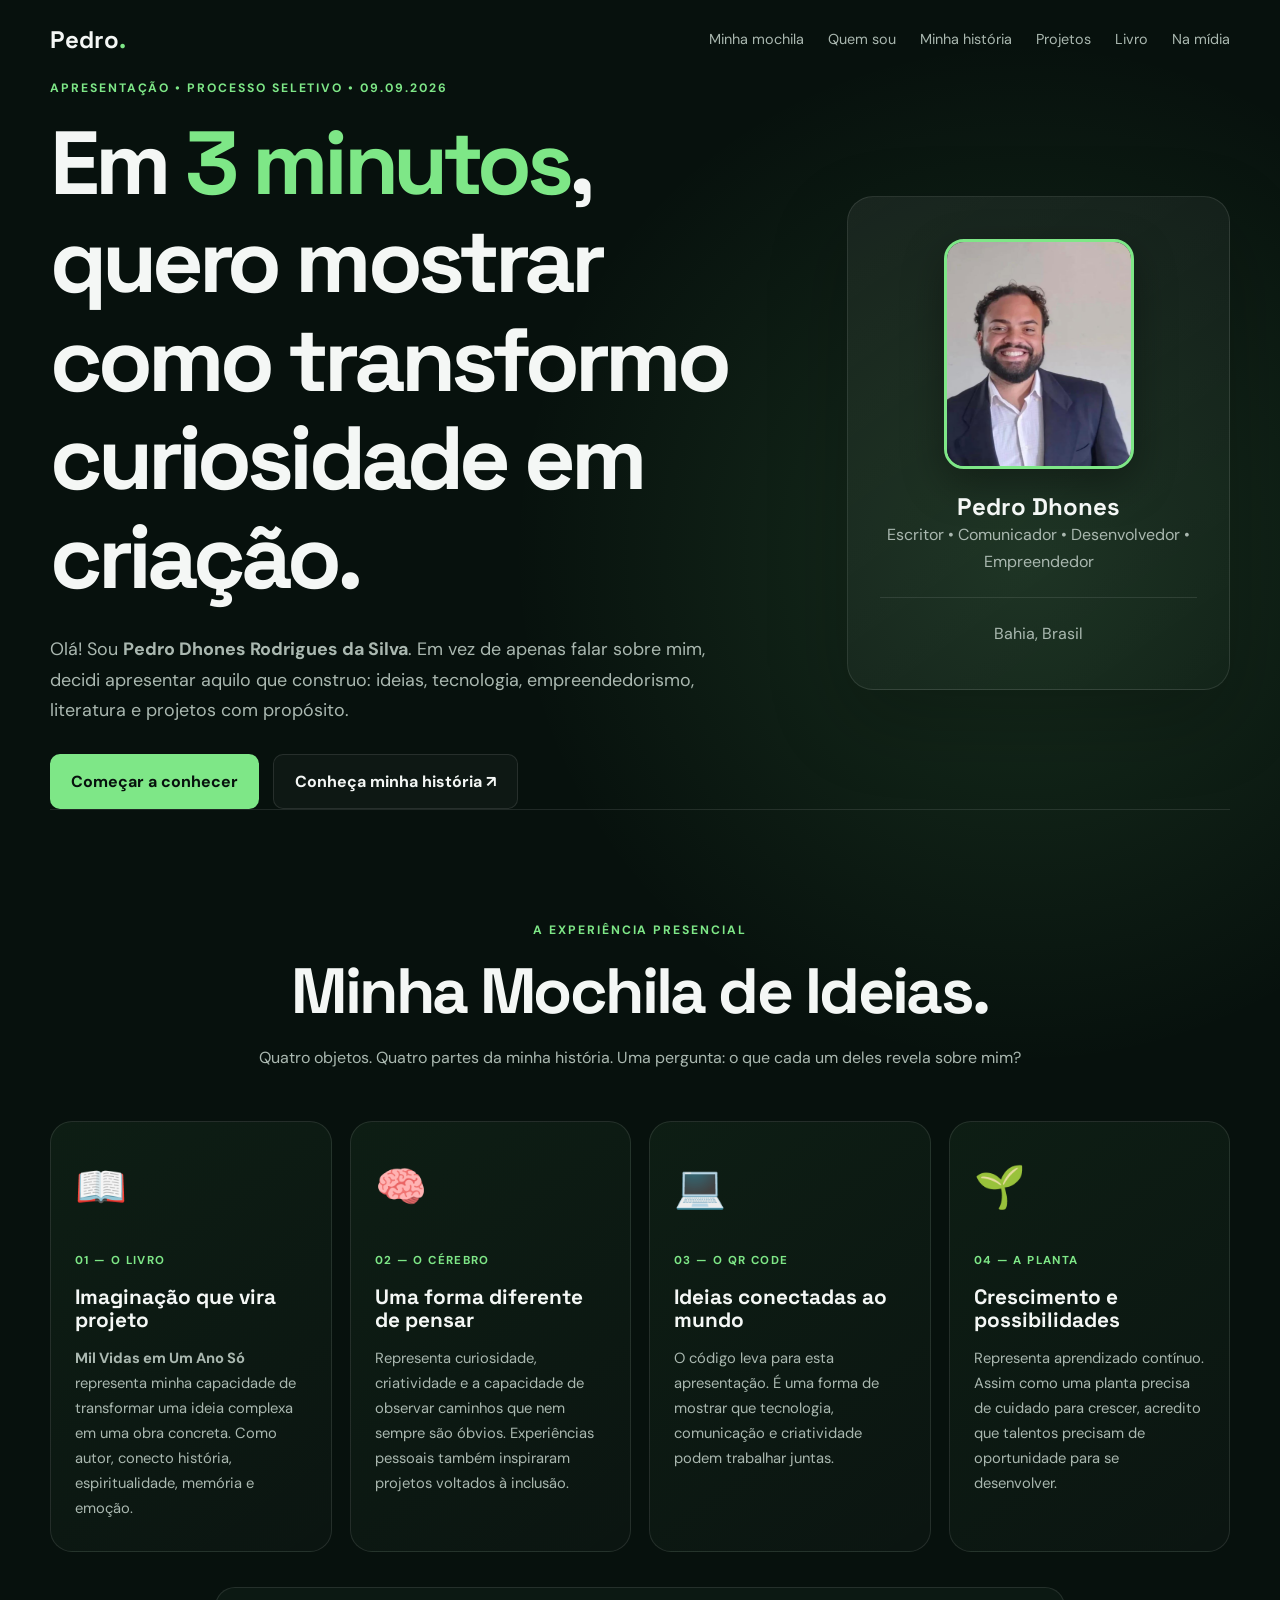
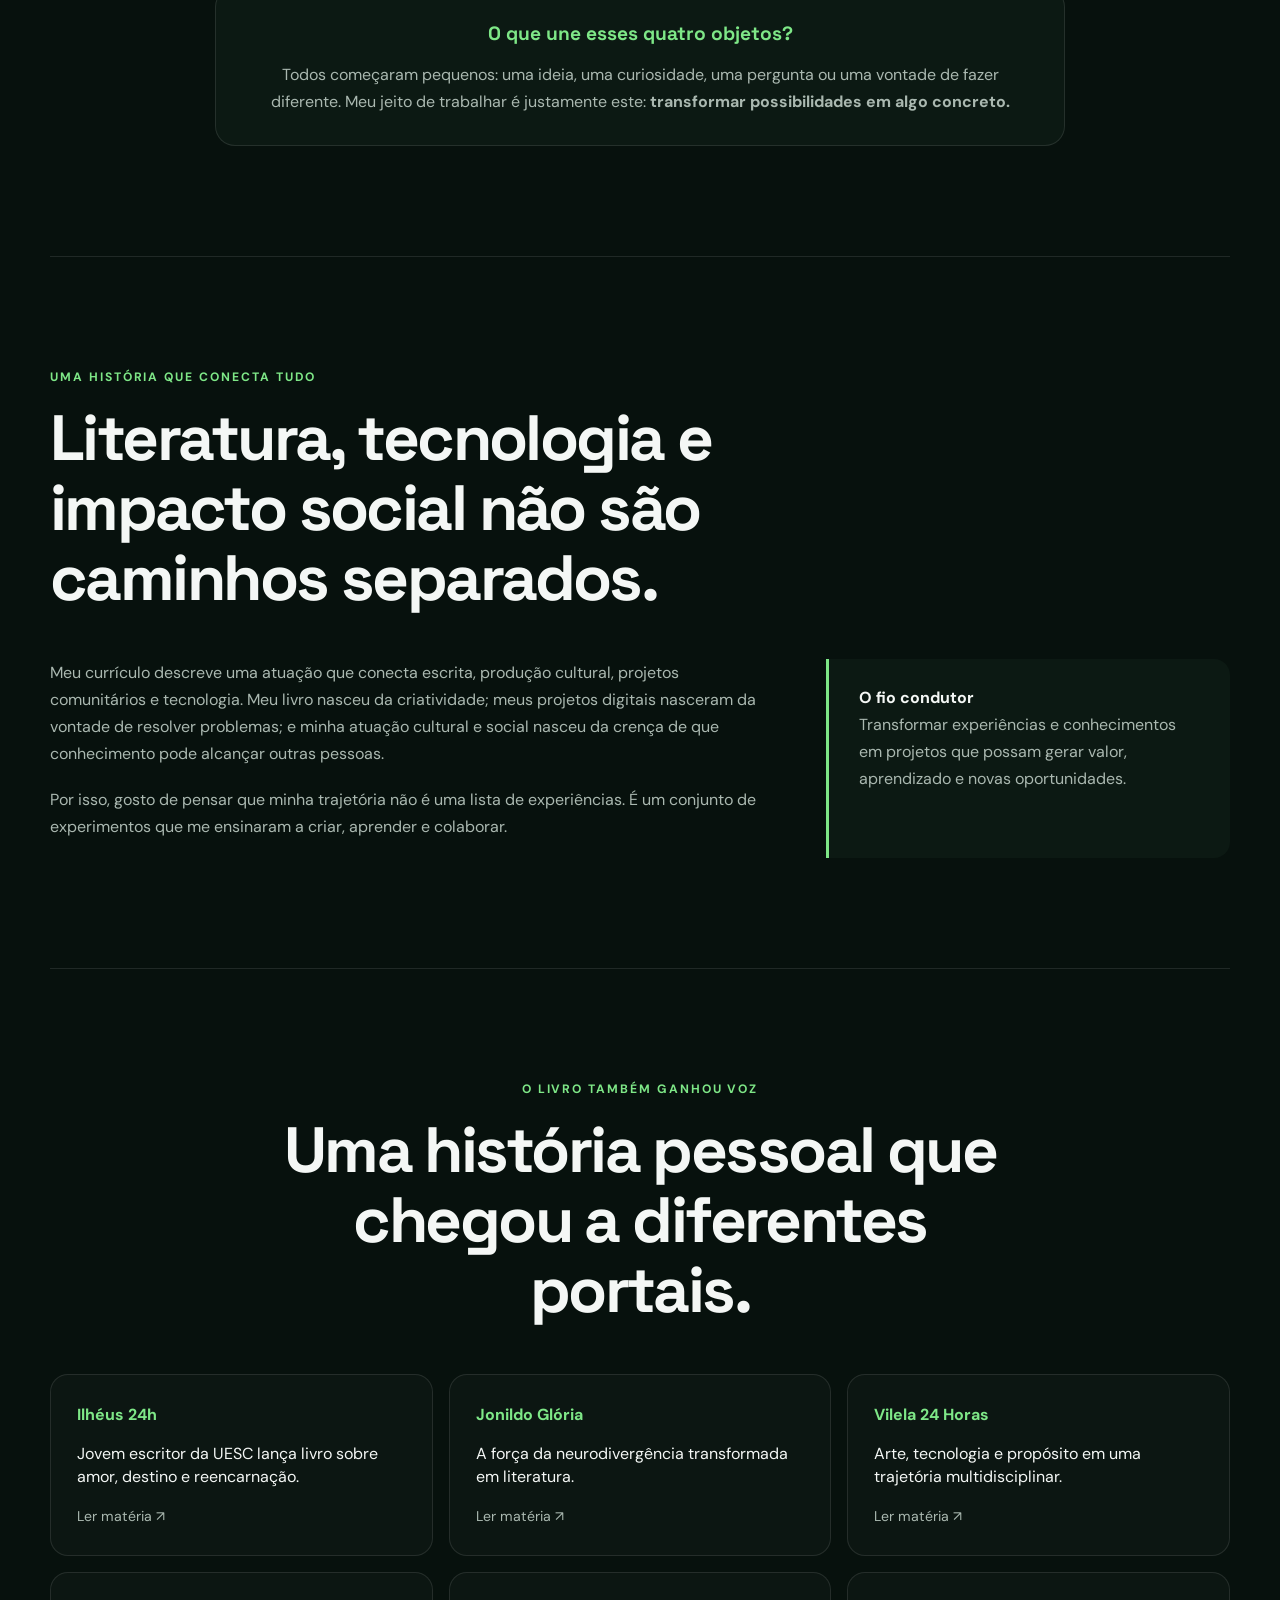
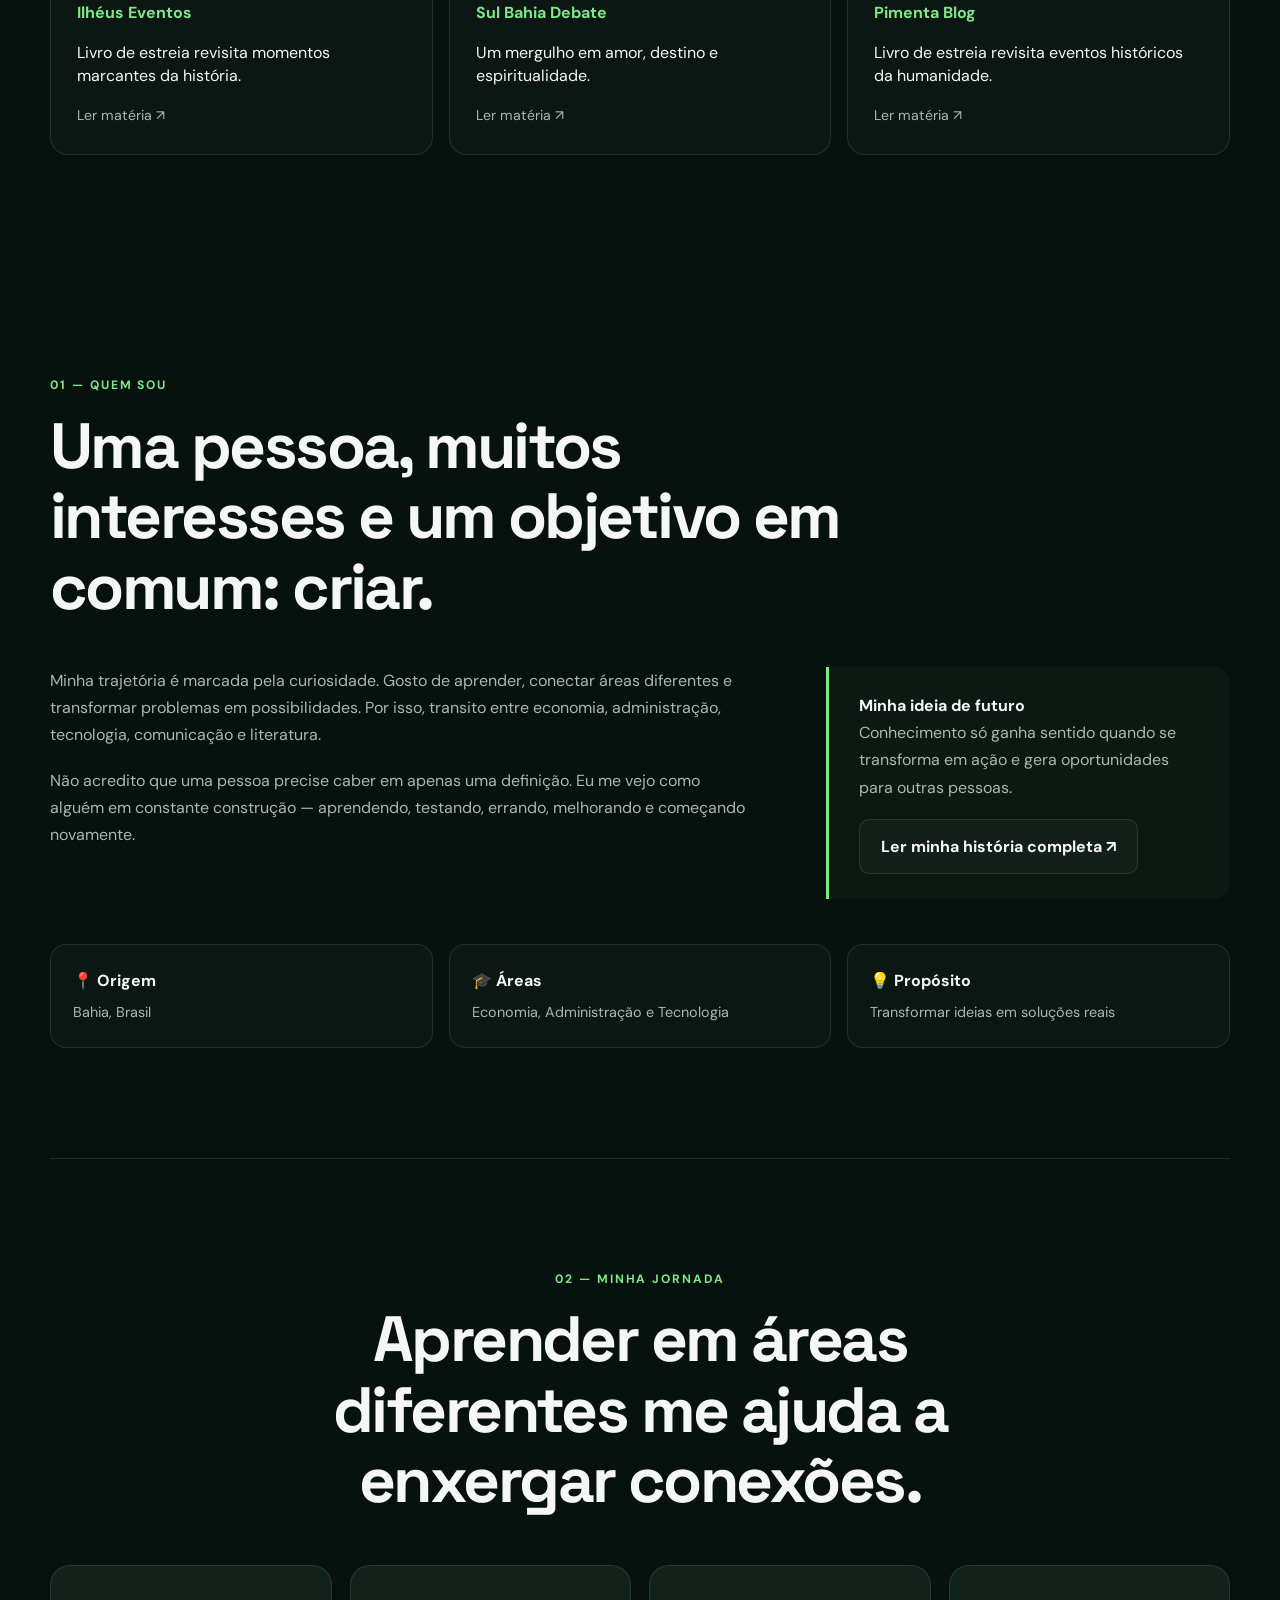
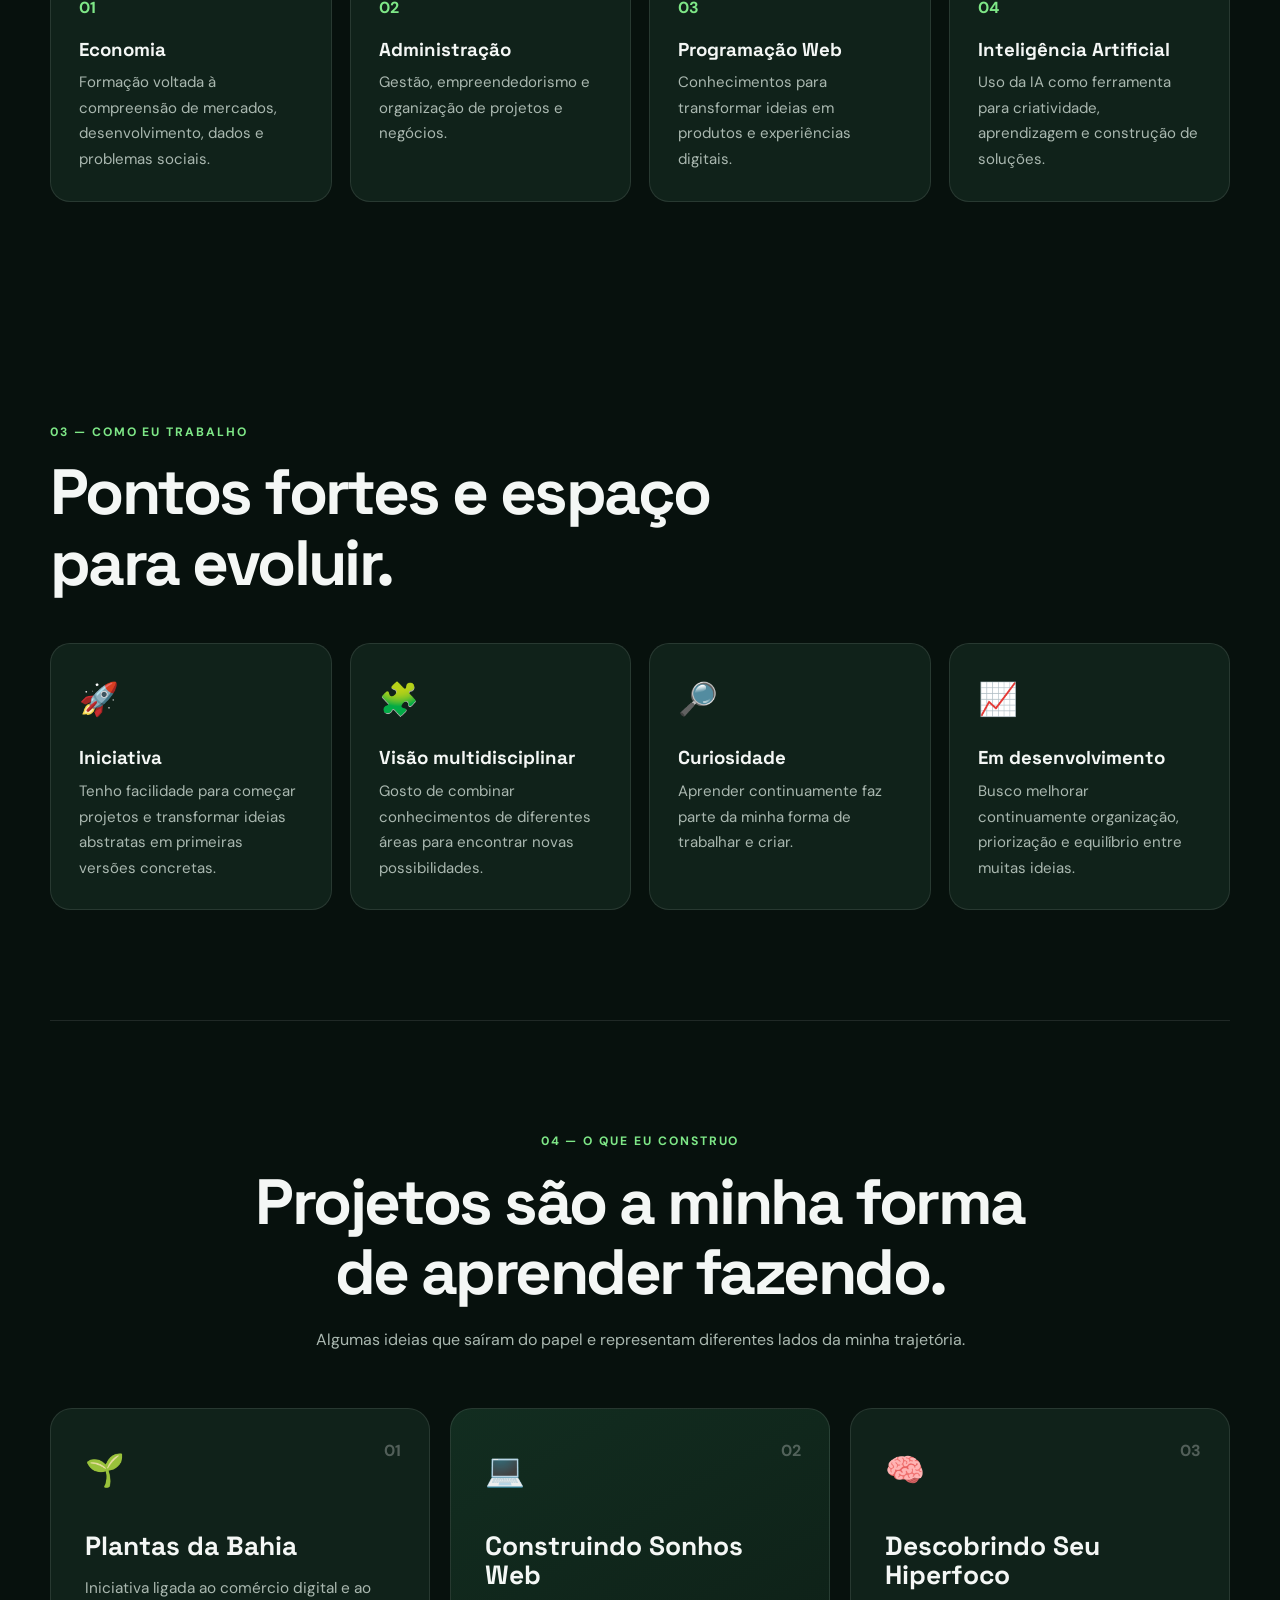
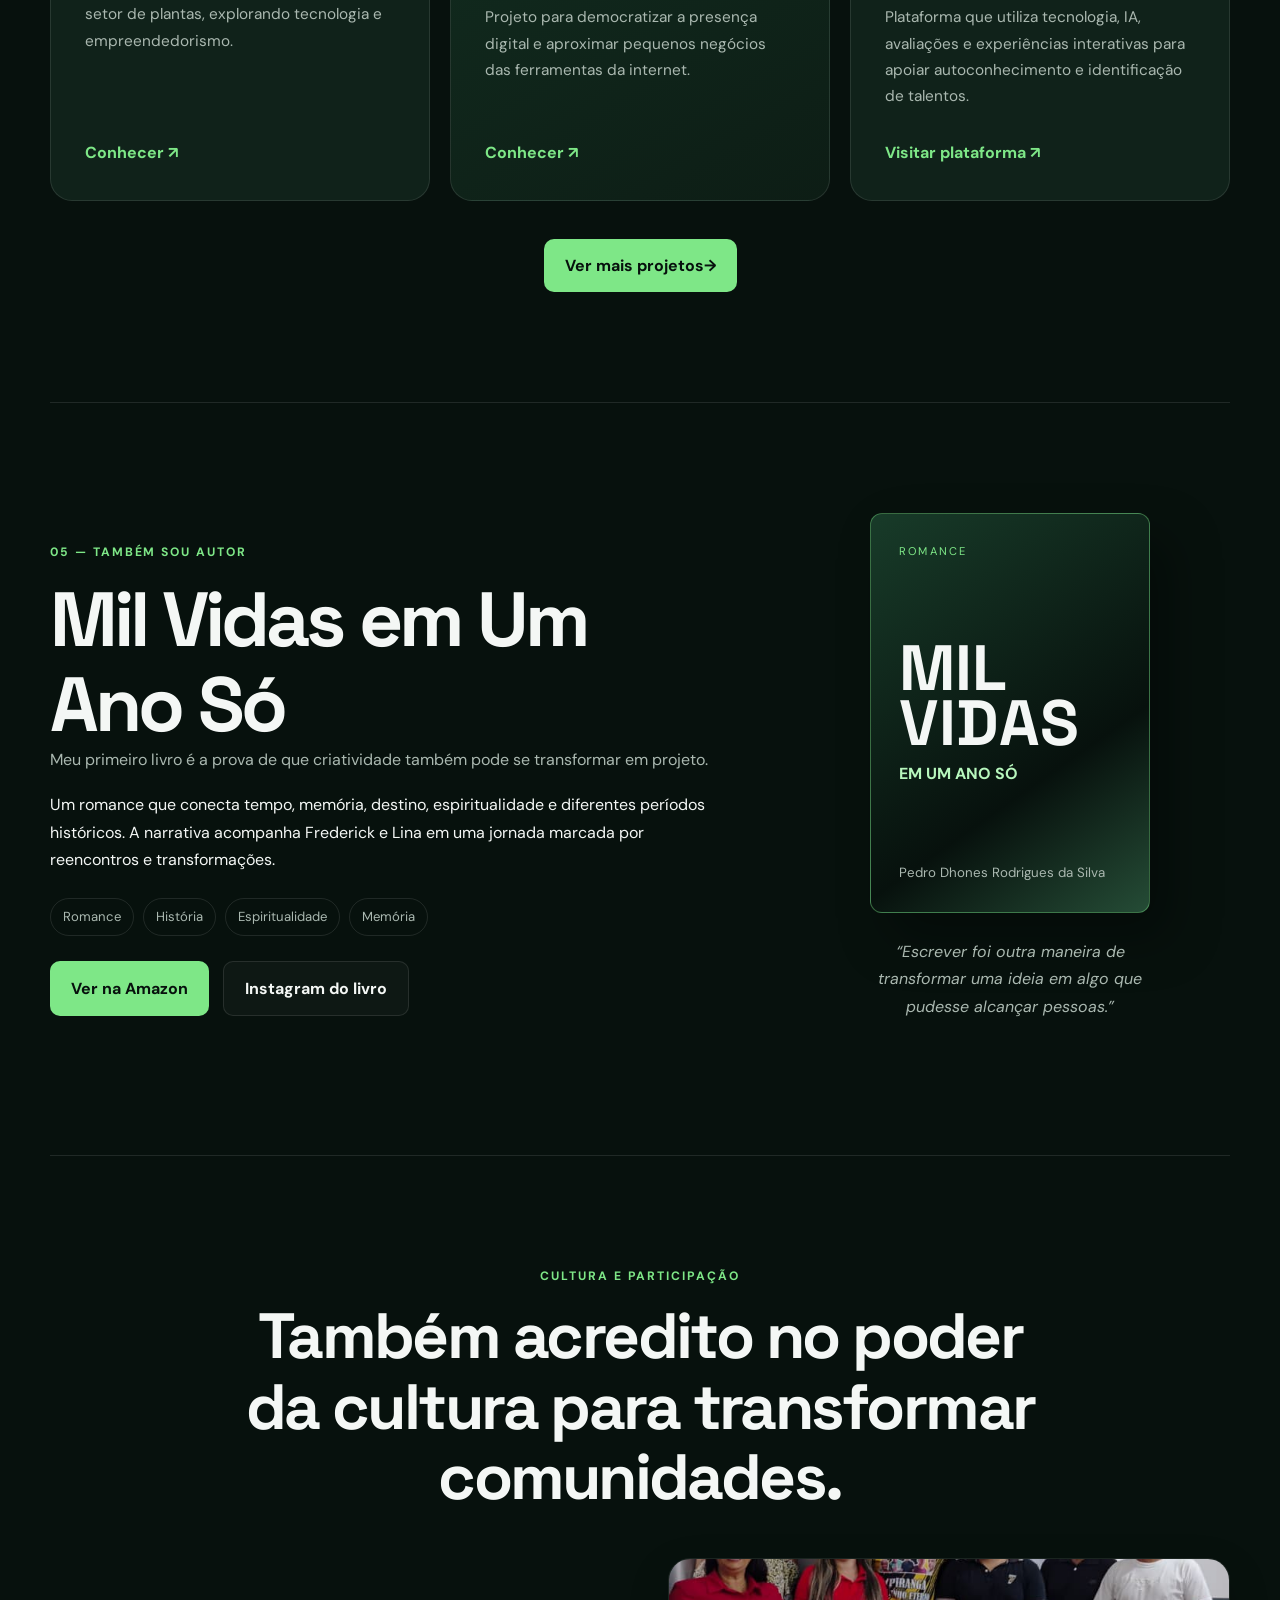
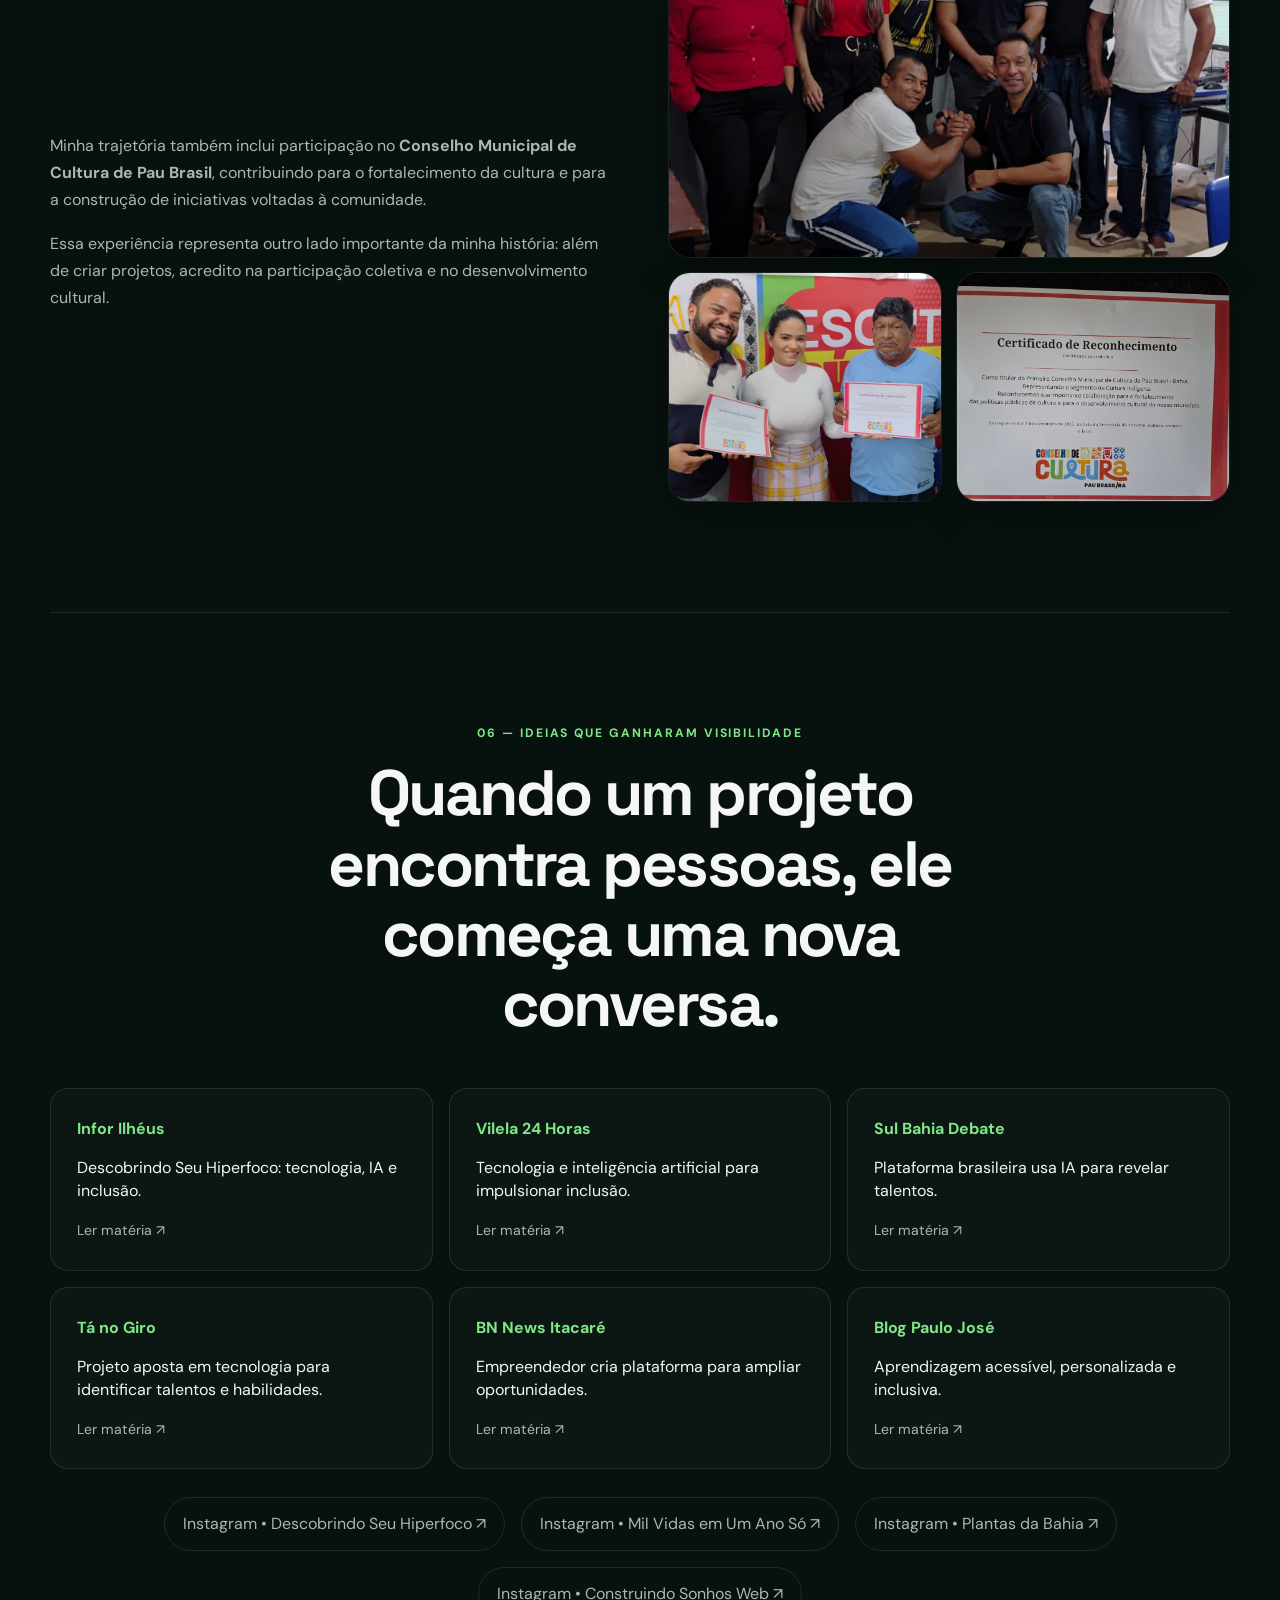
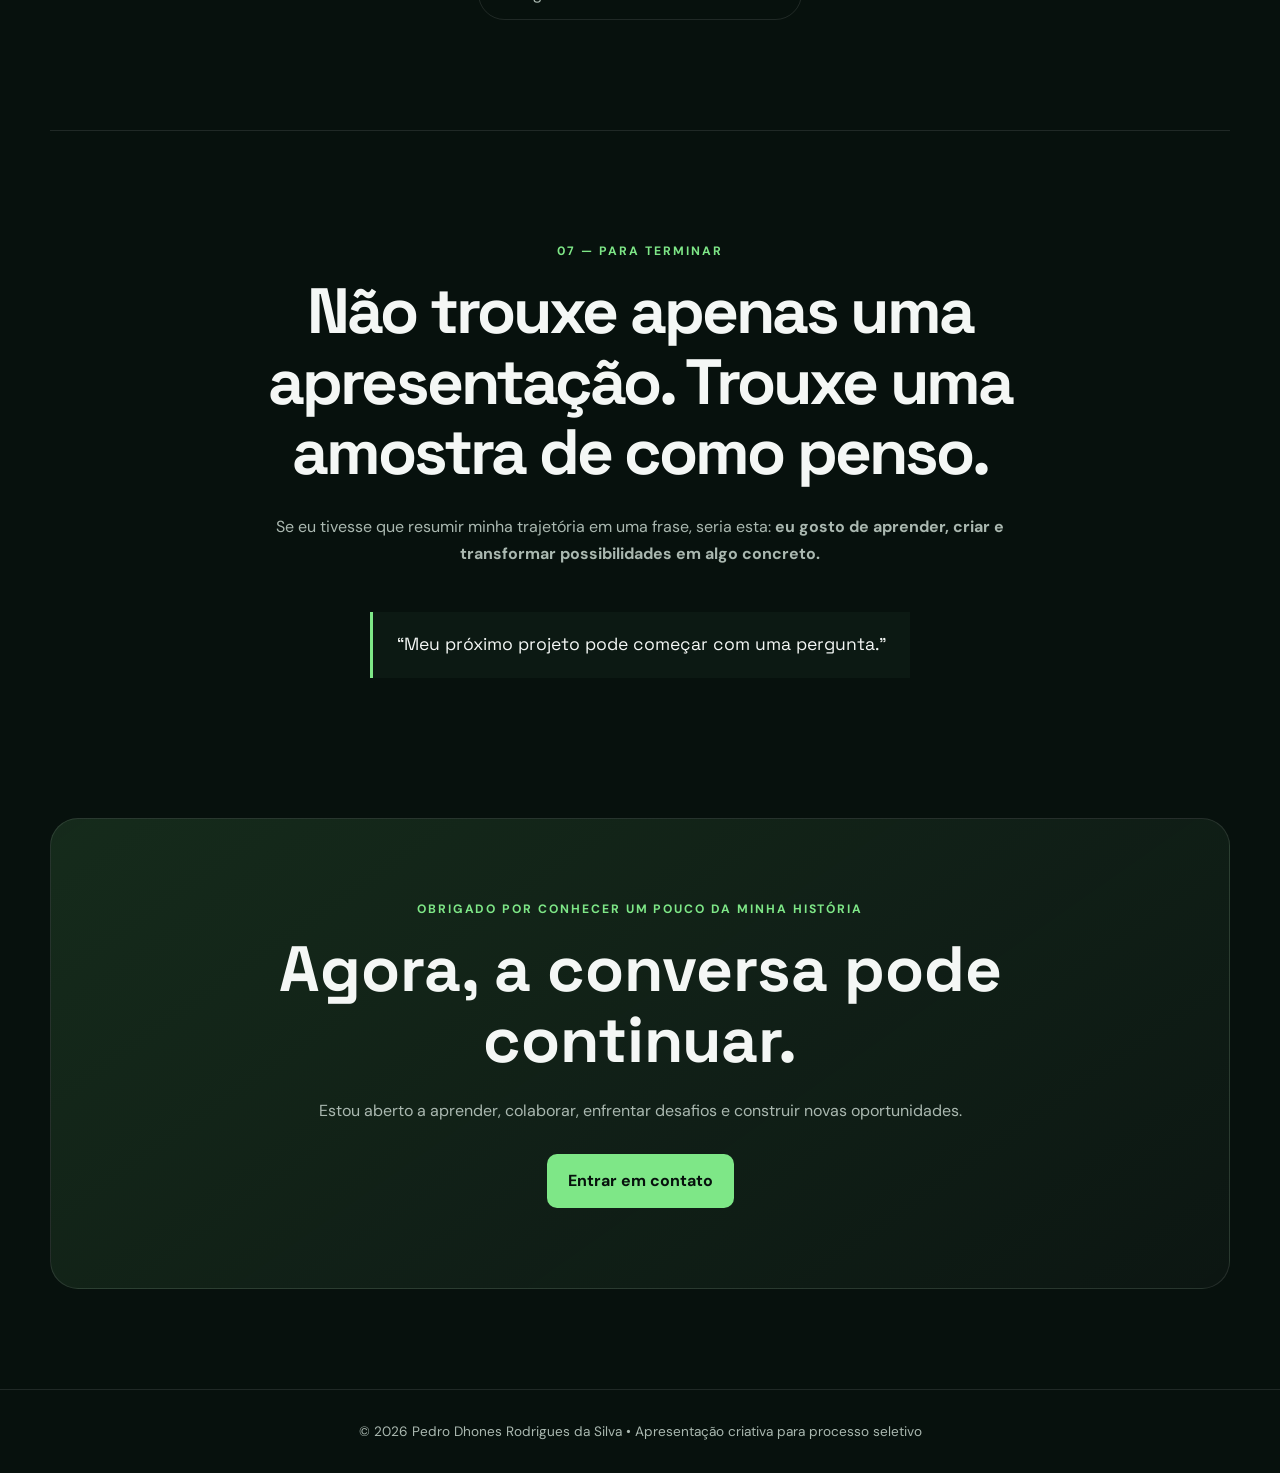
==== commit e5b279bc: "Adiciona botões dos Instagrams Plantas da Bahia e Construindo Sonhos Web" ====
--- a/index.html
+++ b/index.html
@@ -79,7 +79,7 @@
  <div class="book-visual"><div class="book-cover"><span>ROMANCE</span><strong>MIL<br>VIDAS</strong><em>EM UM ANO SÓ</em><small>Pedro Dhones Rodrigues da Silva</small></div><p>“Escrever foi outra maneira de transformar uma ideia em algo que pudesse alcançar pessoas.”</p></div>
 </section>
 <section class="section council-section"><div class="section-heading center"><p class="eyebrow">CULTURA E PARTICIPAÇÃO</p><h2>Também acredito no poder da cultura para transformar comunidades.</h2></div><div class="council-grid"><div><p>Minha trajetória também inclui participação no <strong>Conselho Municipal de Cultura de Pau Brasil</strong>, contribuindo para o fortalecimento da cultura e para a construção de iniciativas voltadas à comunidade.</p><p>Essa experiência representa outro lado importante da minha história: além de criar projetos, acredito na participação coletiva e no desenvolvimento cultural.</p></div><div class="council-gallery"><img src="img/conselho%20de%20cultura.jpeg" alt="Conselho Municipal de Cultura"><img src="img/cultura.jpeg" alt="Participação cultural"><img src="img/culturaa.20.jfif" alt="Atividade cultural"></div></div></section>
-<section id="destaques" class="section media-section"><div class="section-heading center"><p class="eyebrow">06 — IDEIAS QUE GANHARAM VISIBILIDADE</p><h2>Quando um projeto encontra pessoas, ele começa uma nova conversa.</h2></div><div class="media-grid"><a class="media-card" href="https://www.inforilheus.com/2026/08/descobrindo-seu-hiperfoco-tecnologia.html" target="_blank" rel="noopener"><b>Infor Ilhéus</b><p>Descobrindo Seu Hiperfoco: tecnologia, IA e inclusão.</p><span>Ler matéria ↗</span></a><a class="media-card" href="https://www.vilela24horas.com.br/2026/07/28/descobrindo-seu-hiperfoco-tecnologia-e-inteligencia-artificial-para-impulsionar-a-inclusao-de-pessoas-neurodivergentes/" target="_blank" rel="noopener"><b>Vilela 24 Horas</b><p>Tecnologia e inteligência artificial para impulsionar inclusão.</p><span>Ler matéria ↗</span></a><a class="media-card" href="https://sulbahiadebate.com.br/descobrindo-seu-hiperfoco-plataforma-brasileira-usa-ia-para-revelar-talentos-de-pessoas-neurodivergentes/" target="_blank" rel="noopener"><b>Sul Bahia Debate</b><p>Plataforma brasileira usa IA para revelar talentos.</p><span>Ler matéria ↗</span></a><a class="media-card" href="https://giroemipiau1.com.br/2026/08/25/descobrindo-seu-hiperfoco-aposta-em-tecnologia-para-identificar-talentos-e-habilidades/" target="_blank" rel="noopener"><b>Tá no Giro</b><p>Projeto aposta em tecnologia para identificar talentos e habilidades.</p><span>Ler matéria ↗</span></a><a class="media-card" href="https://www.bnnewsitacare.com.br/noticia/empreendedor-brasileiro-cria-plataforma-que-identifica-hiperfocos-e-amplia-oportunidades-para-pessoas-neurodivergentes" target="_blank" rel="noopener"><b>BN News Itacaré</b><p>Empreendedor cria plataforma para ampliar oportunidades.</p><span>Ler matéria ↗</span></a><a class="media-card" href="https://www.blogpaulojose.com.br/2026/08/descobrindo-seu-hiperfoco-tecnologia-ia.html" target="_blank" rel="noopener"><b>Blog Paulo José</b><p>Aprendizagem acessível, personalizada e inclusiva.</p><span>Ler matéria ↗</span></a></div><div class="social-row"><a href="https://www.instagram.com/descobrindoseuhiperfoco?stkn=bGluNm5iZXduM2E3" target="_blank" rel="noopener">Instagram • Descobrindo Seu Hiperfoco ↗</a><a href="https://www.instagram.com/milvidasemanoso/" target="_blank" rel="noopener">Instagram • Mil Vidas em Um Ano Só ↗</a></div></section>
+<section id="destaques" class="section media-section"><div class="section-heading center"><p class="eyebrow">06 — IDEIAS QUE GANHARAM VISIBILIDADE</p><h2>Quando um projeto encontra pessoas, ele começa uma nova conversa.</h2></div><div class="media-grid"><a class="media-card" href="https://www.inforilheus.com/2026/08/descobrindo-seu-hiperfoco-tecnologia.html" target="_blank" rel="noopener"><b>Infor Ilhéus</b><p>Descobrindo Seu Hiperfoco: tecnologia, IA e inclusão.</p><span>Ler matéria ↗</span></a><a class="media-card" href="https://www.vilela24horas.com.br/2026/07/28/descobrindo-seu-hiperfoco-tecnologia-e-inteligencia-artificial-para-impulsionar-a-inclusao-de-pessoas-neurodivergentes/" target="_blank" rel="noopener"><b>Vilela 24 Horas</b><p>Tecnologia e inteligência artificial para impulsionar inclusão.</p><span>Ler matéria ↗</span></a><a class="media-card" href="https://sulbahiadebate.com.br/descobrindo-seu-hiperfoco-plataforma-brasileira-usa-ia-para-revelar-talentos-de-pessoas-neurodivergentes/" target="_blank" rel="noopener"><b>Sul Bahia Debate</b><p>Plataforma brasileira usa IA para revelar talentos.</p><span>Ler matéria ↗</span></a><a class="media-card" href="https://giroemipiau1.com.br/2026/08/25/descobrindo-seu-hiperfoco-aposta-em-tecnologia-para-identificar-talentos-e-habilidades/" target="_blank" rel="noopener"><b>Tá no Giro</b><p>Projeto aposta em tecnologia para identificar talentos e habilidades.</p><span>Ler matéria ↗</span></a><a class="media-card" href="https://www.bnnewsitacare.com.br/noticia/empreendedor-brasileiro-cria-plataforma-que-identifica-hiperfocos-e-amplia-oportunidades-para-pessoas-neurodivergentes" target="_blank" rel="noopener"><b>BN News Itacaré</b><p>Empreendedor cria plataforma para ampliar oportunidades.</p><span>Ler matéria ↗</span></a><a class="media-card" href="https://www.blogpaulojose.com.br/2026/08/descobrindo-seu-hiperfoco-tecnologia-ia.html" target="_blank" rel="noopener"><b>Blog Paulo José</b><p>Aprendizagem acessível, personalizada e inclusiva.</p><span>Ler matéria ↗</span></a></div><div class="social-row"><a href="https://www.instagram.com/descobrindoseuhiperfoco?stkn=bGluNm5iZXduM2E3" target="_blank" rel="noopener">Instagram • Descobrindo Seu Hiperfoco ↗</a><a href="https://www.instagram.com/milvidasemanoso/" target="_blank" rel="noopener">Instagram • Mil Vidas em Um Ano Só ↗</a><a href="https://www.instagram.com/plantasdabahia/" target="_blank" rel="noopener">Instagram • Plantas da Bahia ↗</a><a href="https://www.instagram.com/construindosonhosweb/" target="_blank" rel="noopener">Instagram • Construindo Sonhos Web ↗</a></div></section>
 <section class="final section"><p class="eyebrow">07 — PARA TERMINAR</p><h2>Não trouxe apenas uma apresentação. Trouxe uma amostra de como penso.</h2><p>Se eu tivesse que resumir minha trajetória em uma frase, seria esta: <strong>eu gosto de aprender, criar e transformar possibilidades em algo concreto.</strong></p><div class="quote">“Meu próximo projeto pode começar com uma pergunta.”</div></section>
 <section id="contato" class="contact"><p class="eyebrow">OBRIGADO POR CONHECER UM POUCO DA MINHA HISTÓRIA</p><h2>Agora, a conversa pode continuar.</h2><p>Estou aberto a aprender, colaborar, enfrentar desafios e construir novas oportunidades.</p><a class="btn primary" href="mailto:pedrodhones15@gmail.com">Entrar em contato</a></section>
 </main>
